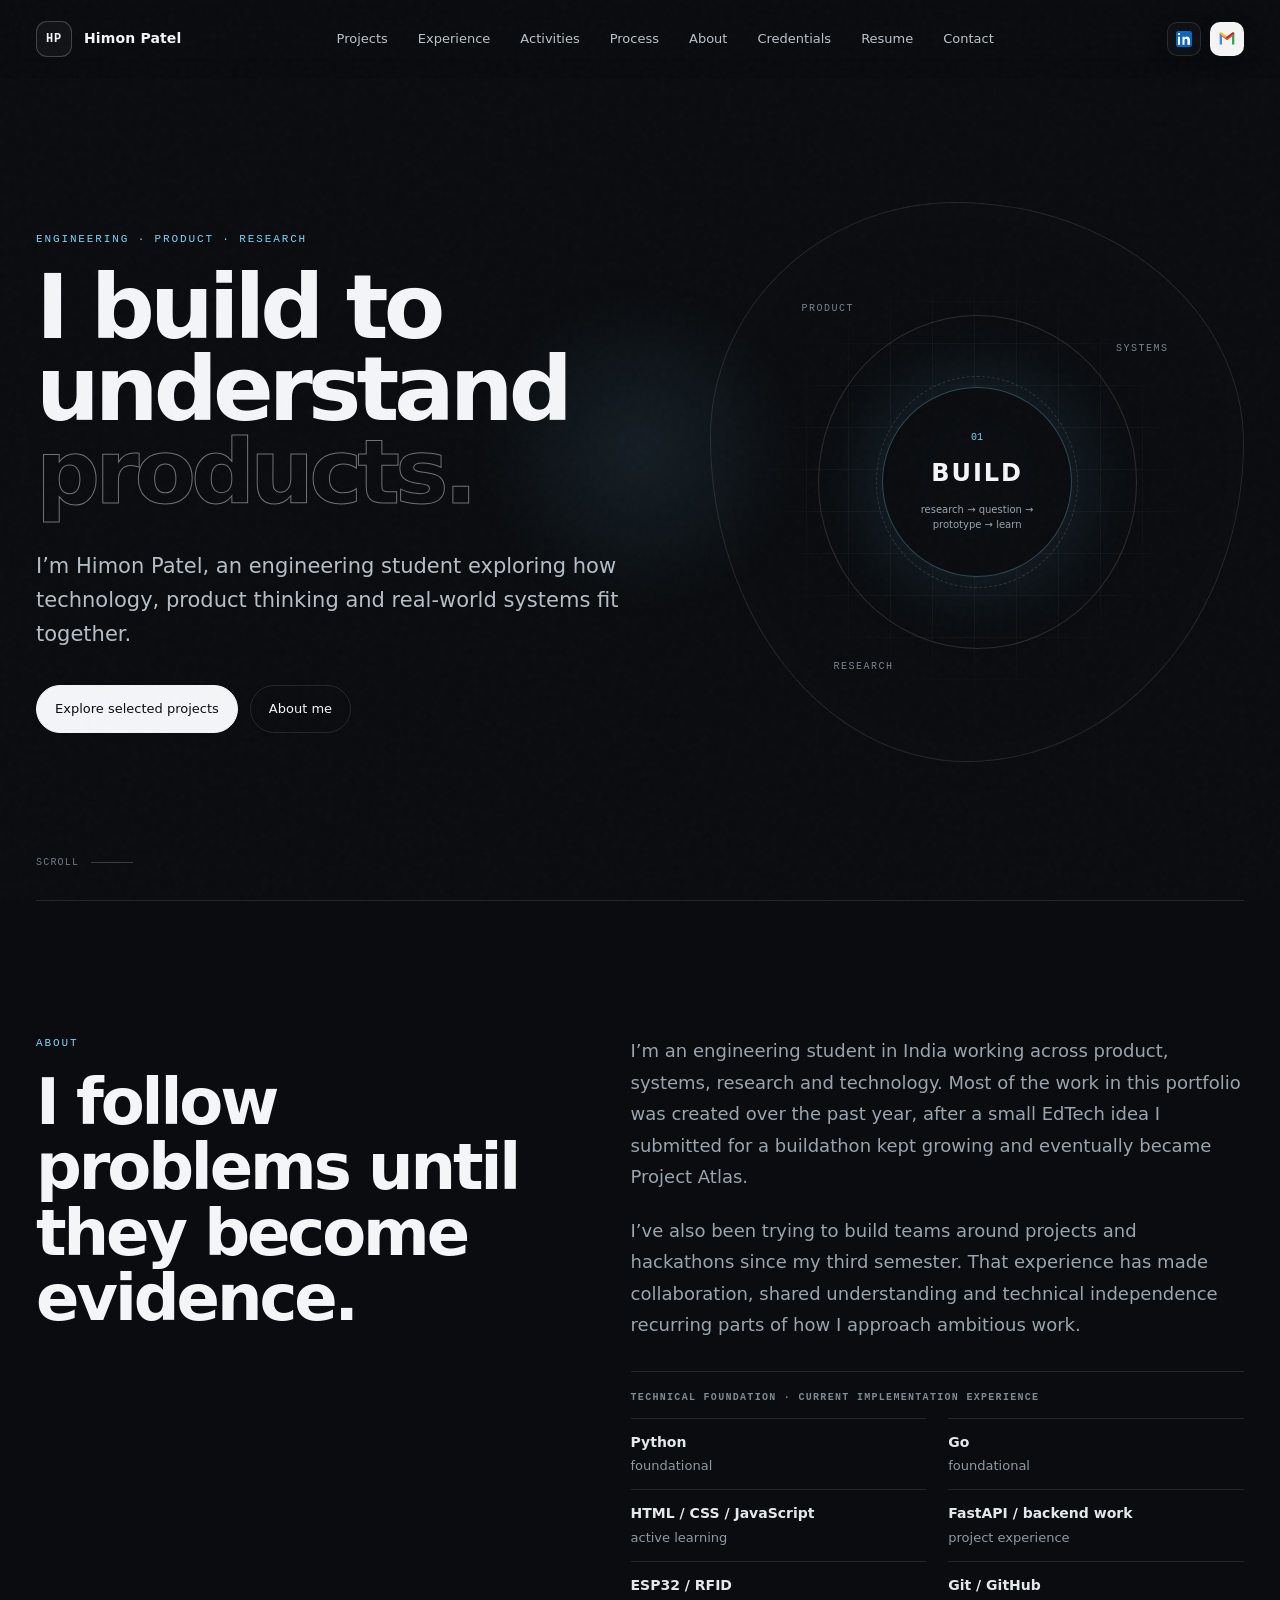
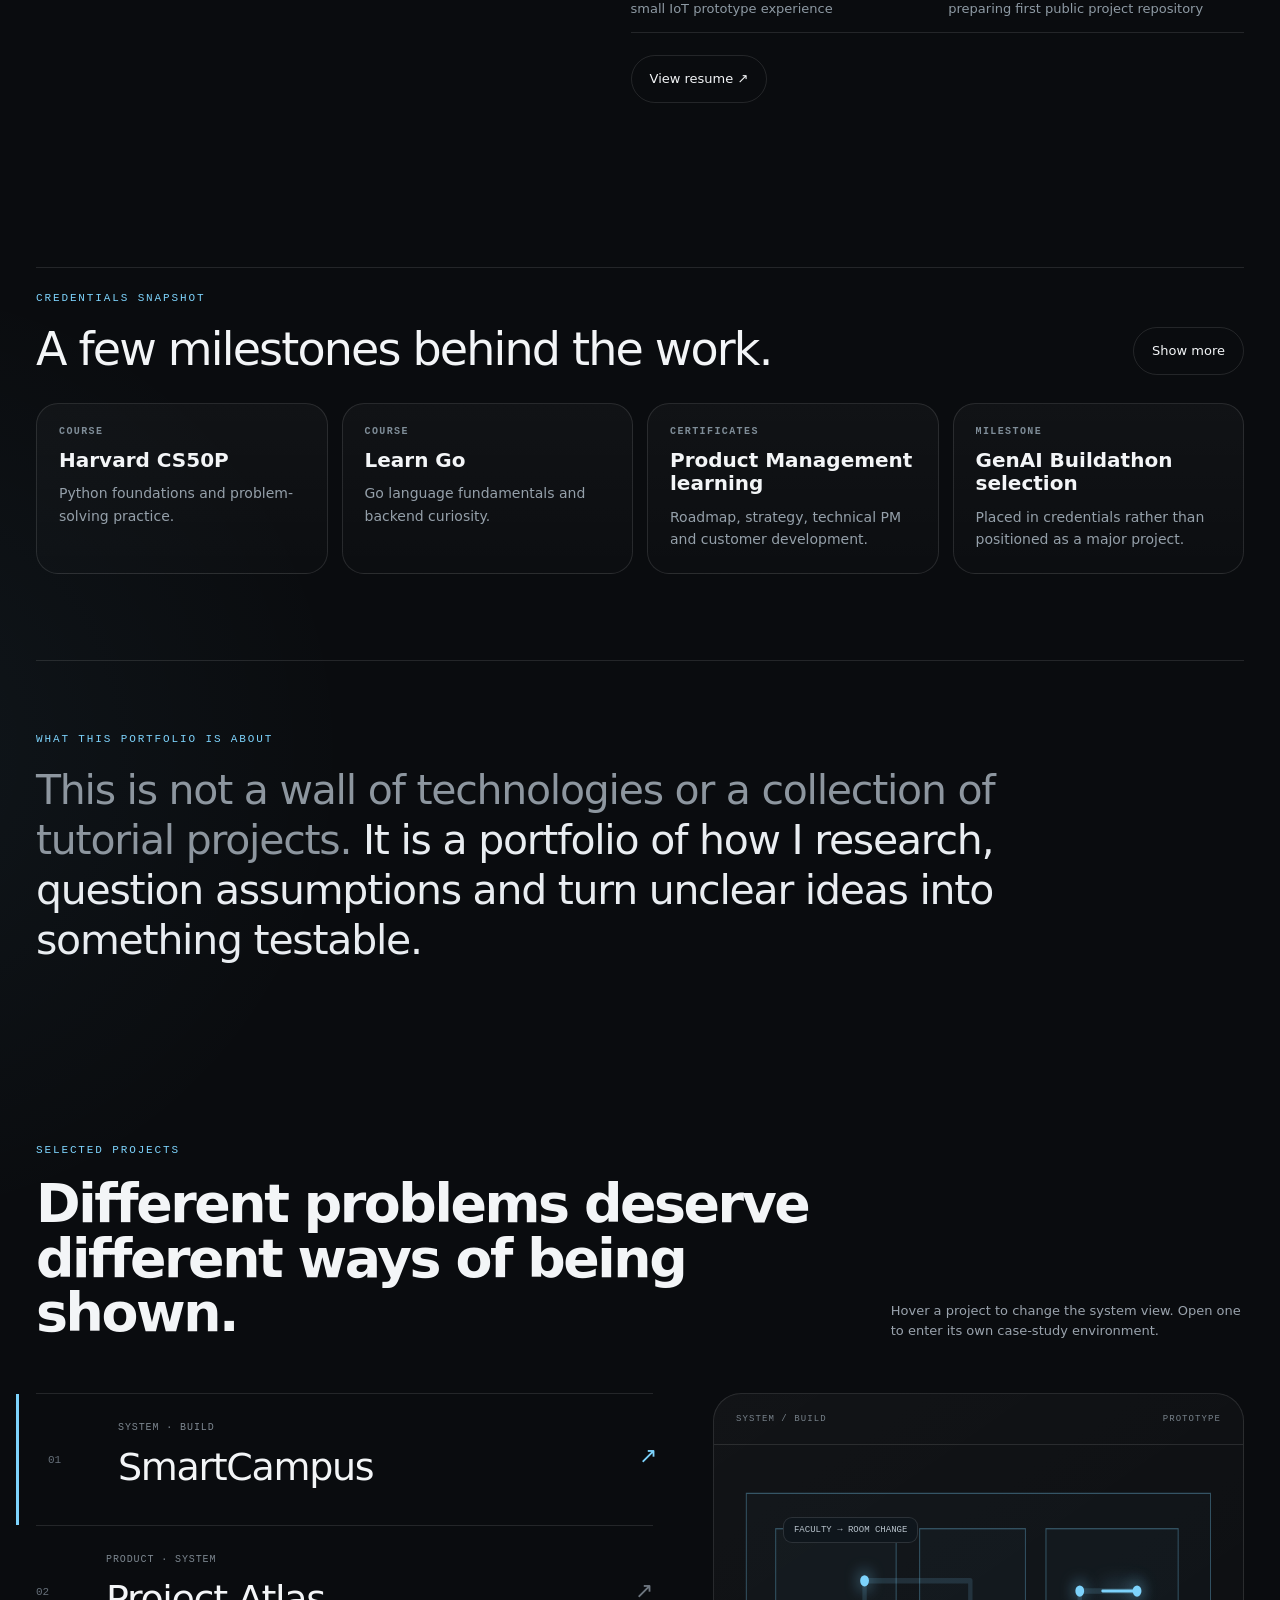
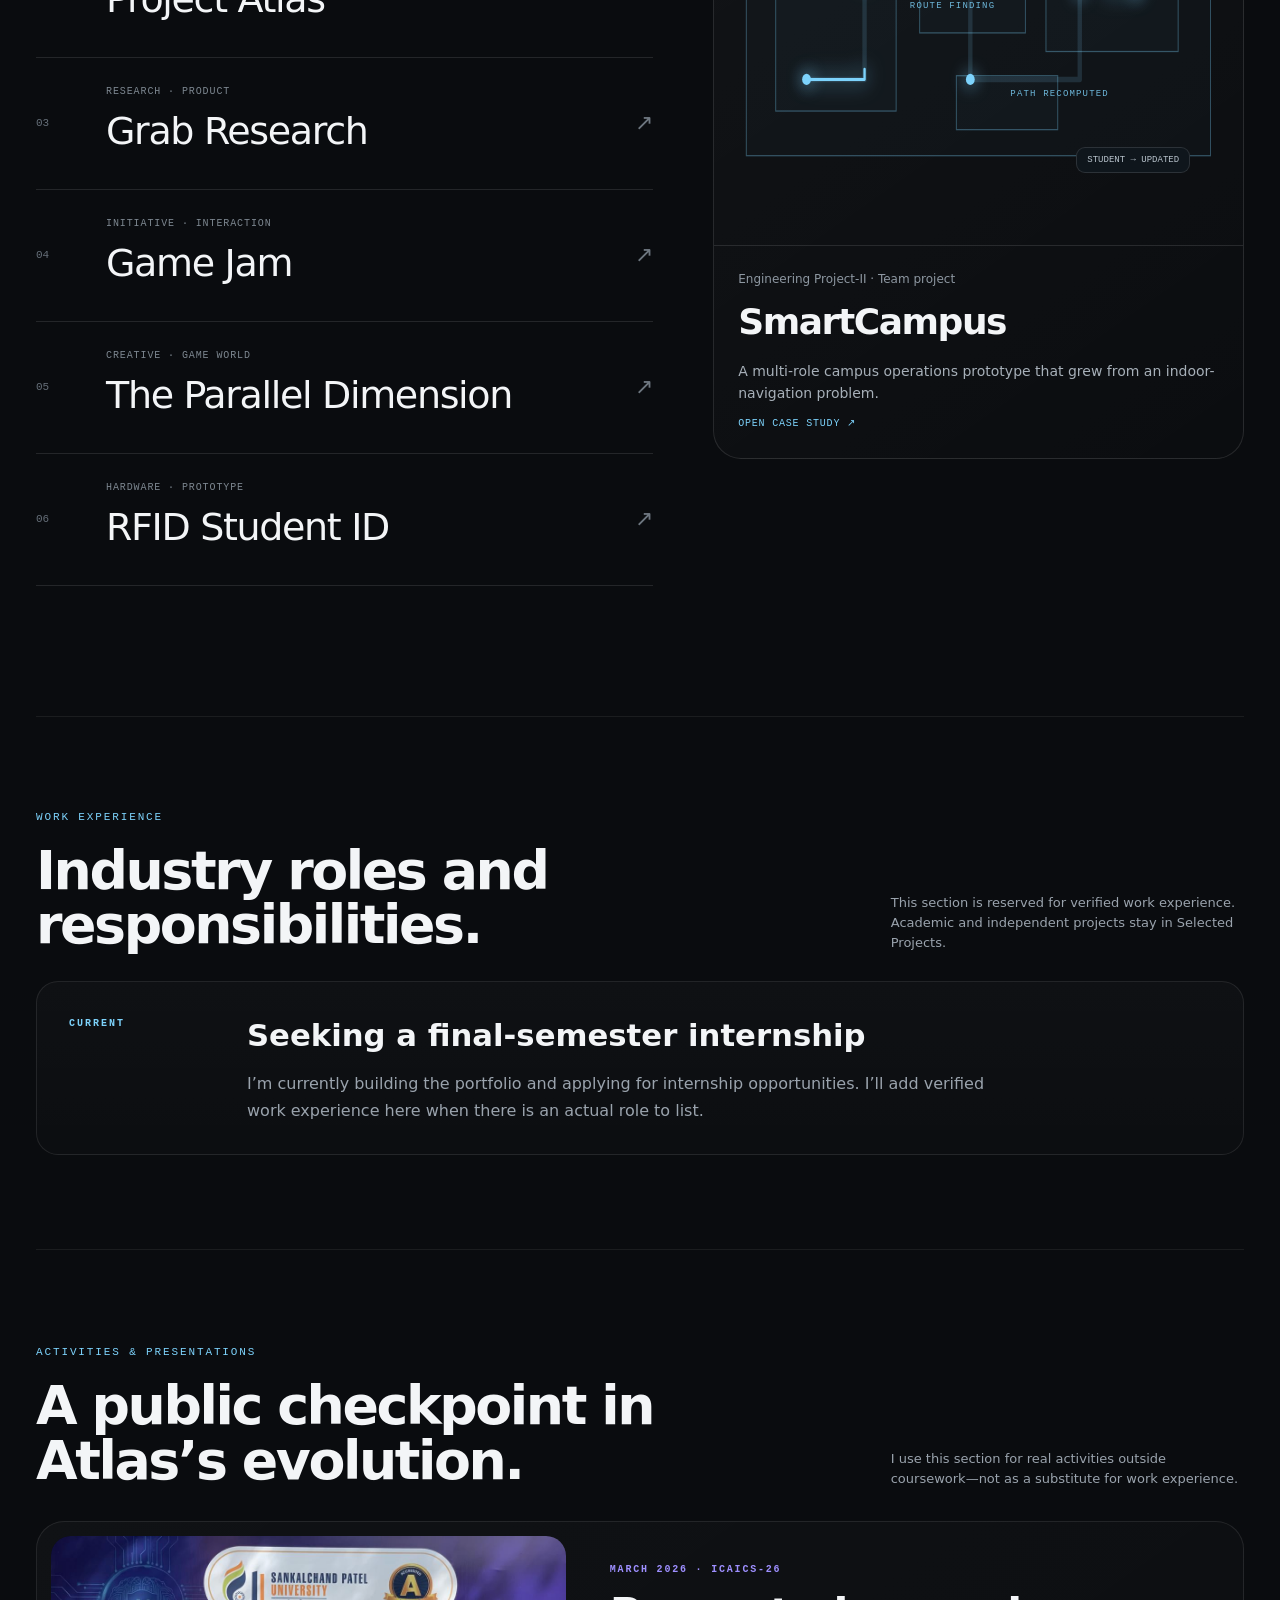
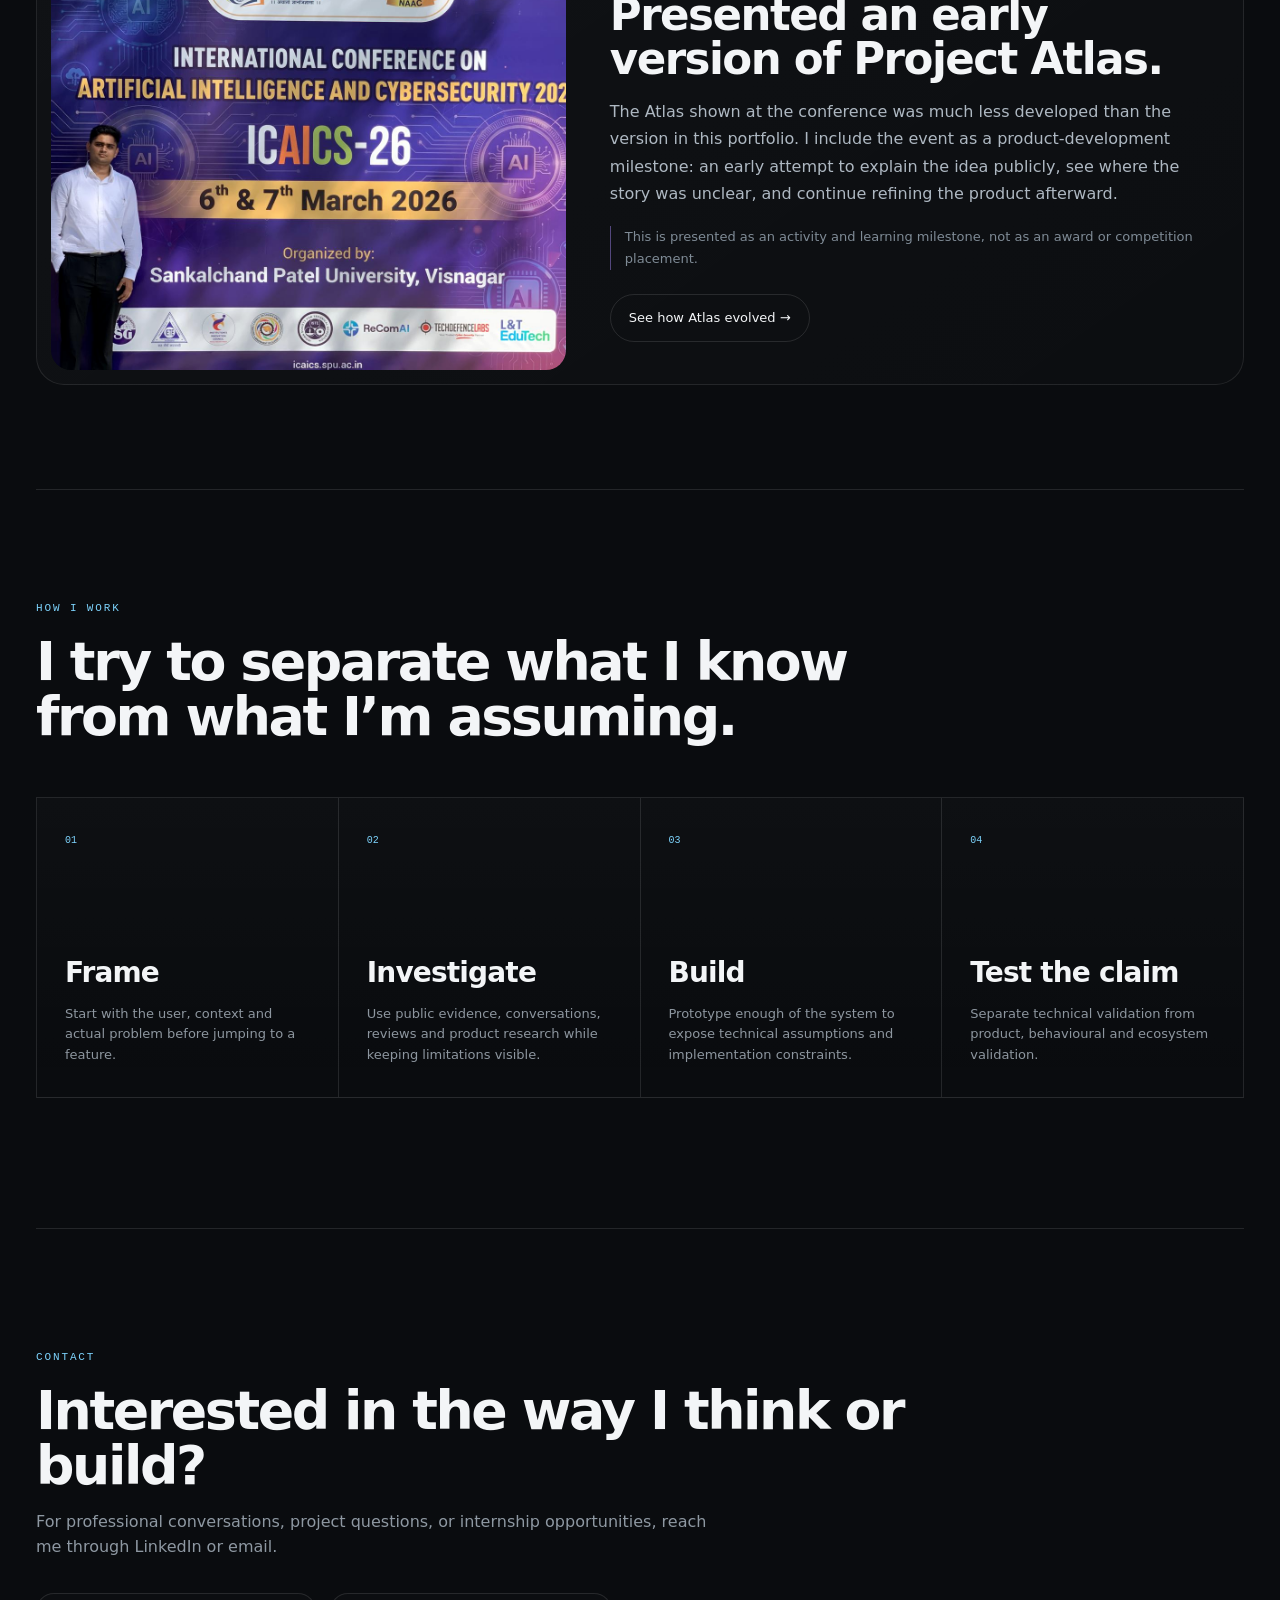
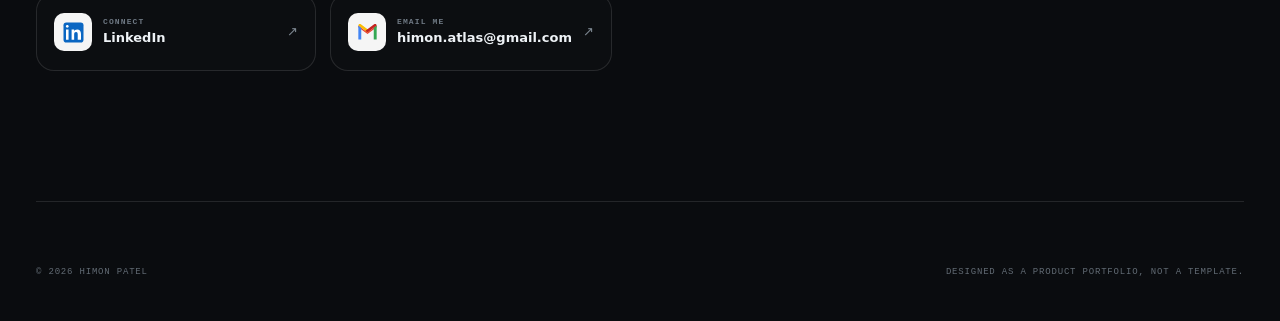
==== index.html @ 6cf24c40 "Initial portfolio release" ====
<!doctype html>
<html lang="en">
<head>
  <meta charset="utf-8" />
  <meta name="viewport" content="width=device-width,initial-scale=1" />
  <meta name="description" content="Himon Patel — engineering student working across product, systems, technology and research." />
  <title>Himon Patel — Portfolio</title>
  <link rel="icon" href="assets/favicon.svg" type="image/svg+xml" />
  <link rel="stylesheet" href="styles.css" />
</head>
<body class="home-page">
  <div class="noise" aria-hidden="true"></div>
  <div class="cursor-halo" aria-hidden="true"></div>
  <header class="site-header">
    <a class="brand" href="#top" aria-label="Himon Patel home">
      <span class="brand-mark">HP</span>
      <span class="brand-text">Himon Patel</span>
    </a>
    <nav class="main-nav" aria-label="Primary navigation">
      <a href="#projects">Projects</a>
      <a href="#experience">Experience</a>
      <a href="#activities">Activities</a>
      <a href="#process">Process</a>
      <a href="#about">About</a>
      <a href="about.html#credentials">Credentials</a>
      <a href="assets/Himon_Patel_Resume_Draft.pdf" target="_blank" rel="noopener">Resume</a>
      <a href="#contact">Contact</a>
    </nav>
    <div class="header-socials" id="header-socials" aria-label="Social links"></div>
    <button class="menu-button" type="button" aria-label="Toggle menu" aria-expanded="false"><span></span><span></span></button>
  </header>

  <main id="top">
    <section class="hero section-shell" aria-labelledby="hero-title">
      <div class="hero-copy reveal">
        <p class="eyebrow">Engineering · Product · Research</p>
        <h1 id="hero-title">I build to understand <span class="hero-word" data-words='["systems.","products.","people.","problems."]'>systems.</span></h1>
        <p class="hero-intro">I’m Himon Patel, an engineering student exploring how technology, product thinking and real-world systems fit together.</p>
        <div class="hero-actions">
          <a class="button button-primary" href="#projects">Explore selected projects</a>
          <a class="button button-ghost" href="#about">About me</a>
        </div>
      </div>

      <div class="hero-stage reveal" aria-hidden="true">
        <div class="stage-orbit orbit-one"></div><div class="stage-orbit orbit-two"></div><div class="stage-grid"></div>
        <div class="stage-core"><span class="stage-index">01</span><strong>BUILD</strong><small>research → question → prototype → learn</small></div>
        <span class="stage-label label-a">PRODUCT</span><span class="stage-label label-b">SYSTEMS</span><span class="stage-label label-c">RESEARCH</span>
      </div>
      <a class="scroll-cue" href="#projects" aria-label="Scroll to selected projects"><span>Scroll</span><i></i></a>
    </section>

    <section id="about" class="about section-shell">
      <div class="about-grid home-about-grid">
        <div class="reveal">
          <p class="section-kicker">About</p>
          <h2>I follow problems until they become evidence.</h2>
        </div>
        <div class="about-copy reveal home-about-copy">
          <p>I’m an engineering student in India working across product, systems, research and technology. Most of the work in this portfolio was created over the past year, after a small EdTech idea I submitted for a buildathon kept growing and eventually became Project Atlas.</p>
          <p>I’ve also been trying to build teams around projects and hackathons since my third semester. That experience has made collaboration, shared understanding and technical independence recurring parts of how I approach ambitious work.</p>

          <div class="technical-foundation-home">
            <span class="technical-foundation-title">Technical foundation · current implementation experience</span>
            <div class="technical-foundation-grid">
              <div><strong>Python</strong><span>foundational</span></div>
              <div><strong>Go</strong><span>foundational</span></div>
              <div><strong>HTML / CSS / JavaScript</strong><span>active learning</span></div>
              <div><strong>FastAPI / backend work</strong><span>project experience</span></div>
              <div><strong>ESP32 / RFID</strong><span>small IoT prototype experience</span></div>
              <div><strong>Git / GitHub</strong><span>preparing first public project repository</span></div>
            </div>
          </div>
          <div class="about-resume-action">
            <a class="button button-ghost" href="assets/Himon_Patel_Resume_Draft.pdf" target="_blank" rel="noopener">View resume ↗</a>
          </div>
        </div>
      </div>
    </section>

    <section class="credentials-home section-shell reveal" aria-labelledby="credentials-home-title">
      <div class="credentials-home-head">
        <div>
          <p class="section-kicker">Credentials snapshot</p>
          <h2 id="credentials-home-title">A few milestones behind the work.</h2>
        </div>
        <a class="button button-ghost" href="about.html#credentials">Show more</a>
      </div>
      <div class="credentials-home-grid">
        <article class="credential-mini-card"><span>Course</span><strong>Harvard CS50P</strong><p>Python foundations and problem-solving practice.</p></article>
        <article class="credential-mini-card"><span>Course</span><strong>Learn Go</strong><p>Go language fundamentals and backend curiosity.</p></article>
        <article class="credential-mini-card"><span>Certificates</span><strong>Product Management learning</strong><p>Roadmap, strategy, technical PM and customer development.</p></article>
        <article class="credential-mini-card"><span>Milestone</span><strong>GenAI Buildathon selection</strong><p>Placed in credentials rather than positioned as a major project.</p></article>
      </div>
    </section>

    <section class="manifesto section-shell reveal" aria-label="Portfolio introduction">
      <p class="section-kicker">What this portfolio is about</p>
      <p class="manifesto-line">This is not a wall of technologies or a collection of tutorial projects. <strong>It is a portfolio of how I research, question assumptions and turn unclear ideas into something testable.</strong></p>
    </section>

    <section id="projects" class="work section-shell">
      <div class="section-heading reveal">
        <div><p class="section-kicker">Selected projects</p><h2>Different problems deserve different ways of being shown.</h2></div>
        <p class="section-note">Hover a project to change the system view. Open one to enter its own case-study environment.</p>
      </div>

      <div class="work-layout">
        <div class="project-list" id="project-list" aria-label="Selected projects"></div>
        <a class="project-preview reveal" id="project-preview" href="smartcampus.html" aria-live="polite">
          <div class="preview-topline"><span id="preview-type">SYSTEM / BUILD</span><span id="preview-status">PROTOTYPE</span></div>
          <div class="preview-visual" id="preview-visual"></div>
          <div class="preview-copy"><p id="preview-meta">Engineering Project-II · Team project</p><h3 id="preview-title">SmartCampus</h3><p id="preview-description">A multi-role campus operations prototype that grew from an indoor-navigation problem.</p><span class="preview-open">Open case study ↗</span></div>
        </a>
      </div>
    </section>


    <section id="experience" class="experience section-shell reveal" aria-labelledby="experience-title">
      <div class="section-heading experience-heading">
        <div><p class="section-kicker">Work experience</p><h2 id="experience-title">Industry roles and responsibilities.</h2></div>
        <p class="section-note">This section is reserved for verified work experience. Academic and independent projects stay in Selected Projects.</p>
      </div>
      <div class="experience-empty">
        <span class="experience-marker">CURRENT</span>
        <div>
          <h3>Seeking a final-semester internship</h3>
          <p>I’m currently building the portfolio and applying for internship opportunities. I’ll add verified work experience here when there is an actual role to list.</p>
        </div>
      </div>
    </section>


    <section id="activities" class="activities section-shell reveal" aria-labelledby="activities-title">
      <div class="section-heading activities-heading">
        <div><p class="section-kicker">Activities & presentations</p><h2 id="activities-title">A public checkpoint in Atlas’s evolution.</h2></div>
        <p class="section-note">I use this section for real activities outside coursework—not as a substitute for work experience.</p>
      </div>
      <article class="activity-feature">
        <figure class="activity-image-wrap">
          <img src="assets/icaics-conference.png" alt="Himon Patel at the ICAICS-26 conference banner at Sankalchand Patel University" loading="lazy">
        </figure>
        <div class="activity-copy">
          <span class="activity-date">MARCH 2026 · ICAICS-26</span>
          <h3>Presented an early version of Project Atlas.</h3>
          <p>The Atlas shown at the conference was much less developed than the version in this portfolio. I include the event as a product-development milestone: an early attempt to explain the idea publicly, see where the story was unclear, and continue refining the product afterward.</p>
          <p class="activity-note">This is presented as an activity and learning milestone, not as an award or competition placement.</p>
          <a class="button button-ghost" href="atlas.html#early-presentation">See how Atlas evolved →</a>
        </div>
      </article>
    </section>

    <section id="process" class="process section-shell">
      <div class="section-heading reveal"><div><p class="section-kicker">How I work</p><h2>I try to separate what I know from what I’m assuming.</h2></div></div>
      <div class="process-grid">
        <article class="process-card reveal"><span>01</span><h3>Frame</h3><p>Start with the user, context and actual problem before jumping to a feature.</p></article>
        <article class="process-card reveal"><span>02</span><h3>Investigate</h3><p>Use public evidence, conversations, reviews and product research while keeping limitations visible.</p></article>
        <article class="process-card reveal"><span>03</span><h3>Build</h3><p>Prototype enough of the system to expose technical assumptions and implementation constraints.</p></article>
        <article class="process-card reveal"><span>04</span><h3>Test the claim</h3><p>Separate technical validation from product, behavioural and ecosystem validation.</p></article>
      </div>
    </section>

    <section id="contact" class="contact section-shell reveal">
      <p class="section-kicker">Contact</p><h2>Interested in the way I think or build?</h2>
      <p>For professional conversations, project questions, or internship opportunities, reach me through LinkedIn or email.</p>
      <div class="contact-links social-contact-links" id="contact-links"></div>
    </section>
  </main>

  <footer class="site-footer section-shell"><span>© <span id="year"></span> Himon Patel</span><span>Designed as a product portfolio, not a template.</span></footer>
  <script src="script.js"></script>
</body>
</html>
---- styles.css ----
:root {
  --bg: #0a0c0f;
  --bg-soft: #101318;
  --panel: rgba(18, 22, 28, 0.74);
  --panel-solid: #11151b;
  --text: #f3f5f7;
  --muted: #9aa3ad;
  --line: rgba(255, 255, 255, 0.11);
  --line-strong: rgba(255, 255, 255, 0.2);
  --accent: #7dd3fc;
  --accent-rgb: 125, 211, 252;
  --max: 1260px;
  --radius: 28px;
  --font: Inter, ui-sans-serif, system-ui, -apple-system, BlinkMacSystemFont, "Segoe UI", sans-serif;
  --mono: "SFMono-Regular", Consolas, "Liberation Mono", Menlo, monospace;
}

* { box-sizing: border-box; }
html { scroll-behavior: smooth; }
body {
  margin: 0;
  min-width: 320px;
  background:
    radial-gradient(circle at 80% -20%, rgba(91, 135, 255, 0.12), transparent 34rem),
    radial-gradient(circle at -10% 35%, rgba(125, 211, 252, 0.05), transparent 30rem),
    var(--bg);
  color: var(--text);
  font-family: var(--font);
  line-height: 1.55;
  overflow-x: hidden;
}

::selection { background: rgba(var(--accent-rgb), .28); }
a { color: inherit; text-decoration: none; }
button, input, textarea { font: inherit; }
button { color: inherit; }
code { font-family: var(--mono); font-size: .88em; color: var(--accent); }

.noise {
  position: fixed;
  inset: 0;
  pointer-events: none;
  z-index: 100;
  opacity: .035;
  background-image: url("data:image/svg+xml,%3Csvg viewBox='0 0 180 180' xmlns='http://www.w3.org/2000/svg'%3E%3Cfilter id='n'%3E%3CfeTurbulence type='fractalNoise' baseFrequency='.85' numOctaves='3' stitchTiles='stitch'/%3E%3C/filter%3E%3Crect width='100%25' height='100%25' filter='url(%23n)' opacity='.6'/%3E%3C/svg%3E");
}

.cursor-halo {
  position: fixed;
  width: 360px;
  height: 360px;
  left: -180px;
  top: -180px;
  z-index: -1;
  border-radius: 50%;
  pointer-events: none;
  background: radial-gradient(circle, rgba(var(--accent-rgb), .095), transparent 67%);
  transform: translate3d(var(--mx, 50vw), var(--my, 50vh), 0);
  transition: opacity .2s ease;
}

.section-shell {
  width: min(var(--max), calc(100% - 72px));
  margin-inline: auto;
}

.site-header {
  position: fixed;
  inset: 0 0 auto 0;
  z-index: 50;
  height: 78px;
  display: flex;
  align-items: center;
  justify-content: space-between;
  padding: 0 max(36px, calc((100vw - var(--max)) / 2));
  background: linear-gradient(to bottom, rgba(10,12,15,.9), rgba(10,12,15,.45), transparent);
  backdrop-filter: blur(12px);
}

.brand { display: flex; align-items: center; gap: 12px; font-weight: 650; }
.brand-mark {
  width: 36px; height: 36px; display: grid; place-items: center;
  border: 1px solid var(--line-strong); border-radius: 11px;
  font-family: var(--mono); font-size: 12px; letter-spacing: .06em;
  background: rgba(255,255,255,.035);
}
.brand-text { font-size: 14px; letter-spacing: .01em; }
.main-nav { display: flex; align-items: center; gap: 30px; font-size: 13px; color: #bcc3cb; }
.main-nav a { transition: color .2s ease, transform .2s ease; }
.main-nav a:hover { color: #fff; transform: translateY(-1px); }
.menu-button { display: none; border: 0; background: transparent; padding: 10px; }
.menu-button span { display: block; width: 22px; height: 1px; background: #fff; margin: 5px 0; }

.hero {
  min-height: 100svh;
  padding: 140px 0 76px;
  display: grid;
  grid-template-columns: 1.07fr .93fr;
  align-items: center;
  gap: 60px;
  position: relative;
}

.eyebrow, .section-kicker {
  margin: 0 0 18px;
  font-family: var(--mono);
  font-size: 11px;
  letter-spacing: .17em;
  text-transform: uppercase;
  color: var(--accent);
}

.hero h1 {
  margin: 0;
  max-width: 800px;
  font-size: clamp(54px, 7vw, 104px);
  line-height: .92;
  letter-spacing: -.055em;
  font-weight: 650;
}

.hero-word {
  display: block;
  color: transparent;
  -webkit-text-stroke: 1px rgba(255,255,255,.42);
  min-height: 1em;
}
.hero-word.switching { animation: wordSwitch .35s ease; }
@keyframes wordSwitch {
  0% { opacity: 1; transform: translateY(0); filter: blur(0); }
  45% { opacity: 0; transform: translateY(-12px); filter: blur(6px); }
  55% { opacity: 0; transform: translateY(12px); filter: blur(6px); }
  100% { opacity: 1; transform: translateY(0); filter: blur(0); }
}

.hero-intro {
  max-width: 640px;
  margin: 30px 0 0;
  font-size: clamp(17px, 2vw, 21px);
  line-height: 1.6;
  color: #b6bec7;
}
.hero-actions { display: flex; flex-wrap: wrap; gap: 12px; margin-top: 34px; }
.button {
  display: inline-flex; align-items: center; justify-content: center;
  min-height: 48px; padding: 0 18px; border-radius: 999px;
  font-size: 13px; border: 1px solid var(--line); transition: .22s ease;
}
.button-primary { background: #f3f5f7; color: #0b0d10; border-color: #f3f5f7; }
.button-primary:hover { transform: translateY(-2px); box-shadow: 0 12px 32px rgba(255,255,255,.1); }
.button-ghost:hover { border-color: var(--line-strong); background: rgba(255,255,255,.04); }

.hero-stage {
  min-height: 560px;
  position: relative;
  border: 1px solid var(--line);
  border-radius: 46% 54% 52% 48% / 42% 43% 57% 58%;
  overflow: hidden;
  background: radial-gradient(circle at center, rgba(var(--accent-rgb), .08), transparent 46%);
  box-shadow: inset 0 0 90px rgba(255,255,255,.02);
  animation: stageMorph 10s ease-in-out infinite alternate;
}
@keyframes stageMorph {
  to { border-radius: 54% 46% 44% 56% / 51% 57% 43% 49%; transform: translateY(-6px); }
}
.stage-grid {
  position: absolute; inset: 10%; opacity: .3;
  background-image: linear-gradient(var(--line) 1px, transparent 1px), linear-gradient(90deg, var(--line) 1px, transparent 1px);
  background-size: 42px 42px;
  mask-image: radial-gradient(circle, #000 0 48%, transparent 75%);
}
.stage-orbit { position: absolute; inset: 20%; border: 1px solid rgba(255,255,255,.13); border-radius: 50%; }
.orbit-one { animation: spin 18s linear infinite; }
.orbit-two { inset: 31%; border-style: dashed; animation: spin 11s linear infinite reverse; }
@keyframes spin { to { transform: rotate(360deg); } }
.stage-core {
  position: absolute; inset: 50% auto auto 50%; transform: translate(-50%, -50%);
  width: 190px; aspect-ratio: 1; border-radius: 50%; border: 1px solid rgba(var(--accent-rgb),.3);
  background: rgba(10,12,15,.82); backdrop-filter: blur(16px); display: flex; flex-direction: column;
  align-items: center; justify-content: center; text-align: center; box-shadow: 0 0 80px rgba(var(--accent-rgb),.08);
}
.stage-core .stage-index { font: 10px var(--mono); color: var(--accent); margin-bottom: 12px; }
.stage-core strong { font-size: 24px; letter-spacing: .08em; }
.stage-core small { width: 140px; margin-top: 9px; color: var(--muted); font-size: 10px; line-height: 1.5; }
.stage-label { position: absolute; font: 10px var(--mono); letter-spacing: .15em; color: #79828c; }
.label-a { top: 18%; left: 17%; }
.label-b { top: 25%; right: 14%; }
.label-c { bottom: 16%; left: 23%; }
.scroll-cue { position: absolute; bottom: 32px; left: 0; display: flex; align-items: center; gap: 12px; font: 10px var(--mono); letter-spacing: .12em; text-transform: uppercase; color: #707983; }
.scroll-cue i { display: block; width: 42px; height: 1px; background: var(--line-strong); position: relative; overflow: hidden; }
.scroll-cue i::after { content: ""; position: absolute; inset: 0; background: var(--accent); transform: translateX(-100%); animation: scan 2s ease-in-out infinite; }
@keyframes scan { 55%,100% { transform: translateX(100%); } }

.manifesto { padding: 80px 0 110px; border-top: 1px solid var(--line); }
.manifesto-line { margin: 0; max-width: 1080px; font-size: clamp(27px,4.2vw,58px); line-height: 1.15; letter-spacing: -.035em; color: #7f8790; }
.manifesto-line strong { color: #e9edf1; font-weight: 520; }

.work { padding: 80px 0 130px; }
.section-heading { display: flex; align-items: end; justify-content: space-between; gap: 50px; margin-bottom: 52px; }
.section-heading h2, .about h2, .contact h2 { margin: 0; max-width: 820px; font-size: clamp(35px,5vw,70px); line-height: 1.02; letter-spacing: -.045em; font-weight: 560; }
.section-note { width: min(360px, 100%); margin: 0; color: var(--muted); font-size: 13px; }
.work-layout { display: grid; grid-template-columns: minmax(0,1fr) minmax(360px,.86fr); gap: 60px; align-items: start; }
.project-list { border-top: 1px solid var(--line); }
.project-row {
  --project-accent: var(--accent);
  width: 100%; display: grid; grid-template-columns: 54px 1fr auto; gap: 16px; align-items: center;
  padding: 28px 0; border: 0; border-bottom: 1px solid var(--line); background: transparent; text-align: left;
  cursor: pointer; position: relative; transition: padding .25s ease;
}
.project-row::before { content: ""; position: absolute; inset: 0 auto 0 -20px; width: 3px; background: var(--project-accent); transform: scaleY(0); transition: transform .25s ease; transform-origin: bottom; }
.project-row:hover, .project-row.active { padding-left: 12px; }
.project-row:hover::before, .project-row.active::before { transform: scaleY(1); }
.project-number { font: 11px var(--mono); color: #666f79; }
.project-row p { margin: 0 0 5px; font: 10px var(--mono); letter-spacing: .09em; text-transform: uppercase; color: #7d8790; }
.project-row h3 { margin: 0; font-size: clamp(24px,3vw,38px); letter-spacing: -.035em; font-weight: 530; }
.project-arrow { font-size: 22px; color: #6e7780; transition: transform .25s ease, color .25s ease; }
.project-row:hover .project-arrow, .project-row.active .project-arrow { transform: translate(4px,-4px); color: var(--project-accent); }

.project-preview { position: sticky; top: 110px; min-height: 620px; border: 1px solid var(--line); border-radius: var(--radius); overflow: hidden; background: linear-gradient(145deg, rgba(255,255,255,.035), rgba(255,255,255,.008)); }
.preview-topline { display: flex; justify-content: space-between; padding: 20px 22px; font: 9px var(--mono); letter-spacing: .12em; color: #77818a; border-bottom: 1px solid var(--line); }
.preview-visual { height: 400px; position: relative; overflow: hidden; transition: background .35s ease; }
.preview-copy { padding: 24px; border-top: 1px solid var(--line); }
.preview-copy p { margin: 0; color: #8e98a2; font-size: 12px; }
.preview-copy h3 { margin: 5px 0 10px; font-size: 36px; letter-spacing: -.04em; }
#preview-description { font-size: 14px; line-height: 1.6; color: #a7b0b9; }

/* Preview visual families */
.visual-campus { background: radial-gradient(circle at 65% 35%, rgba(96,217,255,.16), transparent 36%), #0d1217; }
.visual-campus .campus-plan { position:absolute; inset: 55px 46px; border:1px solid rgba(114,220,255,.3); }
.visual-campus .campus-plan::before, .visual-campus .campus-plan::after { content:""; position:absolute; border:1px solid rgba(114,220,255,.26); }
.visual-campus .campus-plan::before { inset: 26px 45% 26px 28px; }
.visual-campus .campus-plan::after { inset: 26px 28px 26px 58%; }
.visual-campus .route { position:absolute; left:22%; top:51%; width:57%; height:2px; background:linear-gradient(90deg,transparent,#7dd3fc,#7dd3fc,transparent); box-shadow:0 0 16px #7dd3fc; transform:rotate(-8deg); }
.visual-campus .route::after { content:""; position:absolute; right:16%; top:-4px; width:10px; height:10px; border-radius:50%; background:#7dd3fc; box-shadow:0 0 20px #7dd3fc; }
.visual-campus .chip { position:absolute; padding:7px 9px; border:1px solid rgba(255,255,255,.12); background:#10171d; border-radius:7px; font:9px var(--mono); color:#b8c3cc; }
.visual-campus .chip-a { left:14%; top:22%; } .visual-campus .chip-b { right:10%; bottom:18%; }

.visual-atlas { background: radial-gradient(circle at center, rgba(132,99,255,.17), transparent 42%), #100d16; }
.visual-atlas .network { position:absolute; inset:0; }
.visual-atlas .node { position:absolute; width:12px; height:12px; border-radius:50%; background:#aa92ff; box-shadow:0 0 24px rgba(170,146,255,.8); }
.visual-atlas .node::after { content:attr(data-label); position:absolute; white-space:nowrap; top:18px; left:50%; transform:translateX(-50%); font:8px var(--mono); color:#9187a5; }
.visual-atlas .n1{left:48%;top:19%}.visual-atlas .n2{left:22%;top:46%}.visual-atlas .n3{right:21%;top:43%}.visual-atlas .n4{left:34%;bottom:20%}.visual-atlas .n5{right:31%;bottom:16%}
.visual-atlas svg { position:absolute; inset:0; width:100%; height:100%; opacity:.45; }

.visual-grab { background: radial-gradient(circle at 25% 70%, rgba(60,222,148,.12), transparent 35%), #0b120f; }
.visual-grab .stat-cloud { position:absolute; inset:46px; display:grid; grid-template-columns:1fr 1fr; gap:12px; }
.visual-grab .stat { border:1px solid rgba(76,224,150,.16); border-radius:16px; padding:18px; background:rgba(13,23,18,.62); display:flex; flex-direction:column; justify-content:end; }
.visual-grab .stat strong { font-size:34px; letter-spacing:-.04em; color:#eafdf3; }
.visual-grab .stat small { color:#7f9b8d; font:9px var(--mono); text-transform:uppercase; letter-spacing:.1em; }
.visual-grab .stat:nth-child(1){grid-row:span 2}.visual-grab .stat:nth-child(1) strong{font-size:72px;color:#5be39d}

.visual-jam { background: radial-gradient(circle at center, rgba(255,182,72,.14), transparent 40%), #151007; }
.visual-jam .arena { position:absolute; inset:52px; border:1px solid rgba(255,186,74,.22); border-radius:50%; }
.visual-jam .arena::before { content:""; position:absolute; inset:18%; border:1px dashed rgba(255,186,74,.23); border-radius:50%; animation:spin 15s linear infinite; }
.visual-jam .challenge { position:absolute; left:50%; top:50%; transform:translate(-50%,-50%); width:145px; aspect-ratio:1; display:grid; place-items:center; border-radius:24px; background:#1c1409; border:1px solid rgba(255,186,74,.26); font:11px var(--mono); letter-spacing:.08em; color:#f8c975; }
.visual-jam .token { position:absolute; width:12px;height:12px;border-radius:50%;background:#ffbc4b;box-shadow:0 0 18px #ffbc4b; }
.visual-jam .t1{left:20%;top:50%}.visual-jam .t2{right:18%;top:30%}.visual-jam .t3{left:48%;bottom:12%}

.process { padding: 110px 0 130px; border-top: 1px solid var(--line); }
.process-grid { display:grid; grid-template-columns:repeat(4,1fr); border-top:1px solid var(--line); border-left:1px solid var(--line); }
.process-card { min-height:300px; padding:28px; border-right:1px solid var(--line); border-bottom:1px solid var(--line); background:linear-gradient(180deg,rgba(255,255,255,.018),transparent); }
.process-card > span { font:10px var(--mono); color:var(--accent); }
.process-card h3 { margin:100px 0 10px; font-size:28px; letter-spacing:-.03em; }
.process-card p { margin:0; color:#8d969f; font-size:13px; }

.explorations { padding: 90px 0 130px; }
.exploration-card { width:100%; min-height:280px; display:grid; grid-template-columns:90px 1fr 300px auto; align-items:center; gap:32px; padding:36px; border:1px solid var(--line); border-radius:var(--radius); background:linear-gradient(120deg,#131018,#0c0d10); text-align:left; cursor:pointer; overflow:hidden; position:relative; transition:border-color .25s ease,transform .25s ease; }
.exploration-card:hover { border-color:rgba(224,119,255,.35); transform:translateY(-4px); }
.exploration-index { font:11px var(--mono); color:#746f79; }
.exploration-copy p { margin:0 0 8px; font:10px var(--mono); text-transform:uppercase; letter-spacing:.12em; color:#9c75a7; }
.exploration-copy h3 { margin:0 0 12px; font-size:clamp(34px,5vw,65px); letter-spacing:-.045em; font-weight:540; }
.exploration-copy span { color:#928f98; font-size:13px; }
.exploration-signal { position:relative; height:150px; display:flex; align-items:center; justify-content:center; gap:8px; }
.exploration-signal::before { content:""; position:absolute; width:140px; height:140px; border-radius:50%; border:1px solid rgba(218,120,255,.16); box-shadow:0 0 80px rgba(218,120,255,.08); }
.exploration-signal i { display:block; width:2px; height:40px; background:#c27ae3; box-shadow:0 0 12px #c27ae3; animation:pulseSignal 1.7s ease-in-out infinite alternate; }
.exploration-signal i:nth-child(2){animation-delay:.2s;height:80px}.exploration-signal i:nth-child(3){animation-delay:.4s;height:110px}.exploration-signal i:nth-child(4){animation-delay:.6s;height:60px}
@keyframes pulseSignal { to{transform:scaleY(.4);opacity:.35} }
.exploration-open { font:10px var(--mono); text-transform:uppercase; letter-spacing:.08em; color:#af86bd; }

.about { padding: 120px 0 140px; border-top: 1px solid var(--line); }
.about-grid { display:grid; grid-template-columns:.95fr 1.05fr; gap:100px; }
.about-copy > p { margin:0 0 22px; font-size:18px; color:#a9b2bb; line-height:1.7; }
.capabilities { margin-top:52px; border-top:1px solid var(--line); }
.capabilities > div { padding:17px 0; display:grid; grid-template-columns:160px 1fr; border-bottom:1px solid var(--line); gap:20px; }
.capability-label { font:9px var(--mono); text-transform:uppercase; letter-spacing:.12em; color:#727c85; }
.capabilities p { margin:0; color:#c1c7cd; font-size:13px; }

.contact { padding: 120px 0 130px; border-top:1px solid var(--line); }
.contact h2 { max-width:900px; }
.contact > p:not(.section-kicker) { max-width:680px; color:#8e98a2; }
.contact-links { display:flex; flex-wrap:wrap; gap:10px; margin-top:34px; }
.contact-link { min-width:150px; padding:17px 18px; border:1px solid var(--line); border-radius:14px; display:flex; justify-content:space-between; align-items:center; font-size:13px; transition:.2s ease; }
.contact-link:hover { background:rgba(255,255,255,.035); border-color:var(--line-strong); transform:translateY(-2px); }
.contact-link.disabled { color:#69727b; pointer-events:none; }
.site-footer { min-height:120px; padding:30px 0 44px; border-top:1px solid var(--line); display:flex; justify-content:space-between; align-items:end; color:#626b74; font:9px var(--mono); text-transform:uppercase; letter-spacing:.09em; }

/* Overlay */
.project-overlay { position:fixed; inset:0; z-index:90; pointer-events:none; opacity:0; transition:opacity .28s ease; }
.project-overlay.open { pointer-events:auto; opacity:1; }
.overlay-backdrop { position:absolute; inset:0; background:rgba(2,3,5,.76); backdrop-filter:blur(12px); }
.overlay-panel { --case-accent:var(--accent); position:absolute; inset:28px; margin:0; border:1px solid var(--line-strong); border-radius:30px; background:#0c0f13; overflow:auto; transform:translateY(20px) scale(.985); transition:transform .3s cubic-bezier(.2,.8,.2,1); box-shadow:0 40px 100px rgba(0,0,0,.5); }
.project-overlay.open .overlay-panel { transform:translateY(0) scale(1); }
.overlay-bar { position:sticky; top:0; z-index:5; height:64px; display:flex; align-items:center; justify-content:space-between; padding:0 28px; border-bottom:1px solid var(--line); background:rgba(12,15,19,.88); backdrop-filter:blur(16px); }
.overlay-id { font:10px var(--mono); letter-spacing:.12em; color:var(--case-accent); }
.overlay-close { border:1px solid var(--line); background:transparent; border-radius:999px; padding:9px 13px; cursor:pointer; font-size:11px; color:#adb5bd; }
.case-shell { width:min(1120px,calc(100% - 64px)); margin:0 auto; padding:70px 0 100px; }
.case-hero { display:grid; grid-template-columns:1.15fr .85fr; gap:70px; min-height:480px; align-items:center; border-bottom:1px solid var(--line); padding-bottom:70px; }
.case-meta { font:10px var(--mono); text-transform:uppercase; letter-spacing:.14em; color:var(--case-accent); }
.case-hero h2 { margin:14px 0 22px; font-size:clamp(50px,8vw,104px); line-height:.91; letter-spacing:-.06em; font-weight:600; }
.case-hero p { max-width:680px; margin:0; font-size:18px; line-height:1.7; color:#a7b0b9; }
.case-tags { display:flex; flex-wrap:wrap; gap:8px; margin-top:26px; }
.case-tag { border:1px solid var(--line); border-radius:999px; padding:8px 10px; font:9px var(--mono); text-transform:uppercase; letter-spacing:.08em; color:#9da6af; }
.case-side { border:1px solid var(--line); border-radius:24px; padding:24px; background:rgba(255,255,255,.02); }
.case-side-item { padding:15px 0; border-bottom:1px solid var(--line); }
.case-side-item:last-child{border-bottom:0}.case-side-item span{display:block;font:9px var(--mono);color:#6f7881;text-transform:uppercase;letter-spacing:.1em;margin-bottom:6px}.case-side-item strong{font-size:14px;font-weight:500;color:#c7cdd3}
.case-section { padding:70px 0; border-bottom:1px solid var(--line); display:grid; grid-template-columns:260px 1fr; gap:80px; }
.case-section:last-child{border-bottom:0}.case-section h3{margin:0;font-size:28px;letter-spacing:-.035em;font-weight:530}.case-section .case-body{color:#a4adb6}.case-section .case-body > p:first-child{margin-top:0}.case-section p{line-height:1.8}.case-callout{margin:28px 0;padding:24px;border:1px solid rgba(var(--case-rgb,125,211,252),.22);border-radius:20px;background:rgba(var(--case-rgb,125,211,252),.035)}
.case-grid { display:grid; grid-template-columns:repeat(3,1fr); gap:12px; margin-top:30px; }
.case-tile { min-height:160px; border:1px solid var(--line); border-radius:18px; padding:20px; background:rgba(255,255,255,.018); }
.case-tile span { font:9px var(--mono); color:var(--case-accent); }
.case-tile h4 { margin:42px 0 8px; font-size:18px; }
.case-tile p { margin:0; font-size:12px; color:#858e97; line-height:1.55; }

/* SmartCampus interaction */
.system-demo { margin-top:24px; border:1px solid var(--line); border-radius:22px; overflow:hidden; }
.system-controls { display:flex; flex-wrap:wrap; gap:8px; padding:14px; border-bottom:1px solid var(--line); }
.system-control { border:1px solid var(--line); background:transparent; color:#9ba4ad; padding:10px 12px; border-radius:10px; cursor:pointer; font:10px var(--mono); }
.system-control.active { color:#e8fbff; border-color:rgba(125,211,252,.36); background:rgba(125,211,252,.07); }
.system-flow { padding:40px 20px; display:grid; grid-template-columns:repeat(5,1fr); gap:14px; align-items:center; }
.flow-node { min-height:105px; border:1px solid var(--line); border-radius:14px; padding:14px; display:flex; flex-direction:column; justify-content:center; position:relative; transition:.25s ease; }
.flow-node:not(:last-child)::after { content:"→"; position:absolute; right:-17px; top:50%; transform:translateY(-50%); color:#3c4650; }
.flow-node span{font:9px var(--mono);color:#6f7982}.flow-node strong{margin-top:6px;font-size:12px}.flow-node.active{border-color:rgba(125,211,252,.4);background:rgba(125,211,252,.06);box-shadow:0 0 30px rgba(125,211,252,.05)}

/* Atlas interaction */
.atlas-map { position:relative; min-height:430px; margin-top:24px; border:1px solid var(--line); border-radius:22px; background:radial-gradient(circle,rgba(151,116,255,.07),transparent 50%); overflow:hidden; }
.atlas-map svg{position:absolute;inset:0;width:100%;height:100%;opacity:.22}.atlas-node{position:absolute;transform:translate(-50%,-50%);border:1px solid rgba(175,145,255,.27);background:#13101a;border-radius:999px;padding:11px 13px;color:#c7b7ff;font:10px var(--mono);cursor:pointer;transition:.2s ease}.atlas-node:hover,.atlas-node.active{background:rgba(154,118,255,.12);box-shadow:0 0 26px rgba(154,118,255,.1);transform:translate(-50%,-50%) scale(1.05)}.atlas-note{position:absolute;left:24px;right:24px;bottom:22px;padding:17px 18px;border:1px solid var(--line);border-radius:14px;background:rgba(10,8,14,.83);font-size:12px;color:#9f98ab;backdrop-filter:blur(12px)}

/* Grab interaction */
.research-tabs { margin-top:26px; border:1px solid var(--line); border-radius:22px; overflow:hidden; }
.research-tab-buttons { display:flex; overflow:auto; border-bottom:1px solid var(--line); }
.research-tab { flex:0 0 auto; border:0; border-right:1px solid var(--line); background:transparent; color:#78837c; padding:15px 18px; font:9px var(--mono); letter-spacing:.08em; text-transform:uppercase; cursor:pointer; }
.research-tab.active { color:#7cf1b4; background:rgba(84,231,154,.055); }
.research-panel { padding:26px; min-height:180px; color:#a3ada7; }
.research-panel strong { display:block; font-size:24px; color:#dff8ea; margin-bottom:9px; }
.research-panel p { margin:0; }

/* Game jam interaction */
.learn-demo { margin-top:26px; border:1px solid var(--line); border-radius:22px; padding:24px; background:rgba(255,183,72,.025); }
.learn-demo h4 { margin:0 0 6px; font-size:22px; }
.learn-demo > p { margin:0 0 20px; color:#969087; }
.learn-options { display:grid; grid-template-columns:repeat(3,1fr); gap:10px; }
.learn-option { min-height:105px; border:1px solid var(--line); background:transparent; border-radius:15px; cursor:pointer; padding:14px; text-align:left; transition:.2s ease; color:#c2b7a5; }
.learn-option:hover { border-color:rgba(255,190,82,.32); transform:translateY(-2px); }
.learn-option strong { display:block; color:#ffcd7b; margin-bottom:7px; }
.learn-result { margin-top:12px; min-height:80px; border-radius:15px; padding:18px; background:#11100d; color:#a99f8f; border:1px solid rgba(255,255,255,.07); }

/* Parallel Dimension */
.dimension-shell { --case-accent:#d68cff; --case-rgb:214,140,255; min-height:calc(100vh - 64px); background:radial-gradient(circle at 75% 10%,rgba(196,113,255,.12),transparent 32%),linear-gradient(140deg,#0c0910,#0b0d11 62%); }
.dimension-terminal { border:1px solid rgba(214,140,255,.19); border-radius:24px; overflow:hidden; background:rgba(12,9,16,.7); box-shadow:0 0 90px rgba(196,113,255,.05); }
.terminal-head { display:flex; justify-content:space-between; padding:14px 18px; border-bottom:1px solid var(--line); font:9px var(--mono); text-transform:uppercase; letter-spacing:.11em; color:#8b7196; }
.terminal-body { display:grid; grid-template-columns:220px 1fr; min-height:410px; }
.archive-nav { padding:14px; border-right:1px solid var(--line); }
.archive-button { width:100%; text-align:left; border:0; background:transparent; border-radius:10px; color:#716779; padding:12px; cursor:pointer; font:10px var(--mono); text-transform:uppercase; letter-spacing:.08em; }
.archive-button.active { color:#e4c4f2; background:rgba(214,140,255,.07); }
.archive-content { padding:34px; position:relative; overflow:hidden; }
.archive-content::before { content:""; position:absolute; width:300px;height:300px;border:1px solid rgba(214,140,255,.09);border-radius:50%;right:-120px;top:-120px;box-shadow:0 0 80px rgba(214,140,255,.04); }
.archive-content .archive-code{font:9px var(--mono);color:#886e94;text-transform:uppercase;letter-spacing:.12em}.archive-content h4{margin:18px 0 14px;font-size:42px;letter-spacing:-.04em}.archive-content p{max-width:620px;color:#aaa1ad;line-height:1.8}

.reveal { opacity:0; transform:translateY(18px); transition:opacity .7s ease, transform .7s ease; }
.reveal.visible { opacity:1; transform:translateY(0); }
body.overlay-open { overflow:hidden; }

@media (max-width: 980px) {
  .section-shell { width:min(var(--max),calc(100% - 40px)); }
  .hero { grid-template-columns:1fr; padding-top:130px; }
  .hero-stage { min-height:440px; }
  .scroll-cue { display:none; }
  .work-layout { grid-template-columns:1fr; }
  .project-preview { position:relative; top:0; min-height:auto; }
  .preview-visual { height:360px; }
  .process-grid { grid-template-columns:1fr 1fr; }
  .about-grid { grid-template-columns:1fr; gap:45px; }
  .exploration-card { grid-template-columns:70px 1fr 180px; }
  .exploration-open { display:none; }
  .case-hero { grid-template-columns:1fr; gap:40px; }
  .case-section { grid-template-columns:1fr; gap:24px; }
  .case-grid { grid-template-columns:1fr 1fr; }
  .system-flow { grid-template-columns:1fr; }
  .flow-node:not(:last-child)::after { content:"↓"; right:auto; top:auto; bottom:-20px; left:50%; transform:translateX(-50%); }
}

@media (max-width: 700px) {
  .site-header { height:66px; padding:0 20px; background:rgba(10,12,15,.82); }
  .brand-text { display:none; }
  .main-nav { position:absolute; top:66px; right:16px; width:180px; padding:10px; border:1px solid var(--line); border-radius:15px; background:#101318; flex-direction:column; align-items:stretch; gap:0; opacity:0; transform:translateY(-8px); pointer-events:none; transition:.2s ease; }
  .main-nav.open { opacity:1; transform:translateY(0); pointer-events:auto; }
  .main-nav a { padding:11px 12px; }
  .menu-button { display:block; }
  .section-shell { width:calc(100% - 28px); }
  .hero { min-height:auto; padding:112px 0 90px; gap:44px; }
  .hero h1 { font-size:clamp(47px,15vw,72px); }
  .hero-stage { min-height:330px; border-radius:32px; }
  .stage-core { width:150px; }
  .stage-label { display:none; }
  .manifesto { padding:70px 0 85px; }
  .work,.process,.explorations,.about,.contact { padding-block:80px; }
  .section-heading { display:block; margin-bottom:35px; }
  .section-note { margin-top:18px; }
  .project-row { grid-template-columns:42px 1fr auto; padding:22px 0; }
  .project-preview { border-radius:20px; }
  .preview-visual { height:300px; }
  .process-grid { grid-template-columns:1fr; }
  .process-card { min-height:220px; }
  .process-card h3 { margin-top:58px; }
  .exploration-card { grid-template-columns:1fr; min-height:auto; padding:25px; }
  .exploration-index { order:0; }
  .exploration-signal { height:120px; }
  .capabilities > div { grid-template-columns:1fr; gap:8px; }
  .site-footer { flex-direction:column; align-items:flex-start; justify-content:end; gap:9px; }
  .overlay-panel { inset:8px; border-radius:22px; }
  .overlay-bar { height:58px; padding:0 18px; }
  .case-shell { width:calc(100% - 32px); padding:48px 0 70px; }
  .case-hero { min-height:auto; padding-bottom:48px; }
  .case-hero h2 { font-size:clamp(48px,16vw,78px); }
  .case-grid { grid-template-columns:1fr; }
  .learn-options { grid-template-columns:1fr; }
  .terminal-body { grid-template-columns:1fr; }
  .archive-nav { display:flex; overflow:auto; border-right:0; border-bottom:1px solid var(--line); }
  .archive-button { width:auto; flex:0 0 auto; }
  .archive-content { padding:25px; min-height:330px; }
}

@media (prefers-reduced-motion: reduce) {
  *,*::before,*::after { animation-duration:.001ms !important; animation-iteration-count:1 !important; scroll-behavior:auto !important; transition-duration:.001ms !important; }
}


/* shared project pages */
.project-page{min-height:100vh;background:#080b0f}.project-header{position:sticky;top:0;z-index:70;display:flex;align-items:center;justify-content:space-between;padding:16px max(24px,calc((100vw - var(--max))/2));backdrop-filter:blur(16px);background:rgba(7,10,14,.7);border-bottom:1px solid var(--line)}.project-header nav{display:flex;gap:20px;font-size:13px;color:#9ba7b3}.project-header nav a:hover{color:#fff}.project-hero{min-height:760px;position:relative;overflow:hidden;display:flex;align-items:center;border-bottom:1px solid var(--line)}.project-hero-inner{width:min(var(--max),calc(100% - 48px));margin:auto;position:relative;z-index:3}.project-hero h1{font-size:clamp(58px,9vw,120px);line-height:.9;letter-spacing:-.06em;margin:18px 0 26px;max-width:1000px}.project-hero .lede{font-size:20px;color:#adb7c1;max-width:780px}.project-status{display:inline-flex;margin-top:26px;padding:9px 12px;border:1px solid var(--line);border-radius:999px;font:600 10px ui-monospace,monospace;letter-spacing:.14em;color:#a6b2bf}.case-wrap{width:min(1120px,calc(100% - 48px));margin:auto;padding:90px 0 120px}.case-grid{display:grid;grid-template-columns:230px 1fr;gap:74px}.case-nav{position:sticky;top:100px;align-self:start;display:flex;flex-direction:column;gap:10px}.case-nav strong{font:700 10px ui-monospace,monospace;letter-spacing:.18em;color:#798694;margin-bottom:14px}.case-nav a{color:#83909d;font-size:13px;padding:7px 0}.case-nav a:hover{color:#fff}.case-content section{padding:0 0 96px}.case-content h2{font-size:clamp(34px,5vw,58px);letter-spacing:-.045em;line-height:1.03;margin:12px 0 22px}.case-content p{font-size:17px;color:#aab4be;max-width:780px}.info-grid{display:grid;grid-template-columns:repeat(2,1fr);gap:14px;margin-top:28px}.info-card{border:1px solid var(--line);border-radius:22px;padding:24px;background:rgba(255,255,255,.02)}.info-card h3{margin:0 0 10px;font-size:19px}.info-card p,.info-card li{font-size:14px;color:#9ca7b1}.note{border-left:2px solid currentColor;padding:16px 18px;margin-top:28px;background:rgba(255,255,255,.025);color:#c8d0d9}.note p{margin:4px 0 0;font-size:14px}.flow{display:flex;align-items:stretch;gap:10px;margin-top:26px}.flow>div{flex:1;border:1px solid var(--line);border-radius:20px;padding:20px}.flow b{display:block;font-size:18px;margin:6px 0}.flow span{font:600 9px ui-monospace,monospace;letter-spacing:.16em;color:#82909c}.flow .arrow{flex:0 0 auto;display:grid;place-items:center;border:0;padding:0;color:#6e7b87}.metrics{display:grid;grid-template-columns:repeat(3,1fr);gap:14px;margin-top:28px}.metric{border:1px solid var(--line);border-radius:22px;padding:24px}.metric strong{display:block;font-size:48px;line-height:1}.metric span{font:600 9px ui-monospace,monospace;letter-spacing:.16em;color:#81909b}.back-link{display:inline-flex;gap:8px;align-items:center;font-size:13px;color:#a4afba}.page-footer{width:min(var(--max),calc(100% - 48px));margin:auto;padding:30px 0 48px;border-top:1px solid var(--line);display:flex;justify-content:space-between;color:#72808c;font-size:12px}
@media(max-width:900px){.main-nav{display:none}.menu-button{display:block}.home-hero{grid-template-columns:1fr;padding-top:60px}.hero-field{height:430px}.work-mosaic{display:block}.work-card{margin-bottom:18px}.approach-grid{grid-template-columns:1fr 1fr}.case-grid{grid-template-columns:1fr}.case-nav{display:none}.info-grid,.metrics{grid-template-columns:1fr}.flow{flex-direction:column}.flow .arrow{transform:rotate(90deg)}.section-head,.contact{display:block}.section-head>p{margin-top:22px}.project-hero{min-height:680px}.rfid-id{right:5%;width:190px}.campus-map,.atlas-card-stage,.grab-console,.game-loop,.dimension-stage,.rfid-stage{height:300px}}@media(max-width:620px){.shell,.project-hero-inner,.case-wrap,.page-footer{width:min(100% - 28px,var(--max))}.home-hero{min-height:auto;padding:56px 0}.hero-copy h1{font-size:48px}.hero-field{height:340px}.field-center{width:160px;height:160px}.approach-grid{grid-template-columns:1fr}.work-card{min-height:480px}.card-copy{padding:24px}.card-copy h3{font-size:38px}.grab-console{grid-template-columns:1fr 1fr}.grab-stat-big strong{font-size:62px}.site-header{padding:14px}.brand span:last-child{display:none}.project-header nav{display:none}.project-hero h1{font-size:58px}.rfid-reader{left:6%;width:115px;height:160px}.rfid-id{right:4%;top:36%;width:175px;height:120px}.contact h2{font-size:38px}}
/* SmartCampus */
.smartcampus-page{--accent:#79d9ff;background:radial-gradient(circle at 70% 10%,rgba(44,167,255,.08),transparent 34%),#071016}.smartcampus-page .project-hero{background:linear-gradient(180deg,#07131a,#081016)}.campus-hero-map{position:absolute;inset:0;opacity:.9}.campus-hero-map svg{width:100%;height:100%}.campus-hero-map rect{fill:rgba(87,196,255,.025);stroke:rgba(121,217,255,.18);stroke-width:1.3}.campus-hero-map .gridline{stroke:rgba(121,217,255,.055);stroke-width:1}.campus-hero-map .hero-route-base{fill:none;stroke:rgba(121,217,255,.12);stroke-width:8}.campus-hero-map .hero-route-ray{fill:none;stroke:#77e2ff;stroke-width:3.5;stroke-linecap:round;stroke-dasharray:120 920;filter:drop-shadow(0 0 12px #77e2ff);animation:campusHeroRoute 5s linear infinite}.campus-hero-map .node{fill:#7ce1ff;stroke:none;filter:drop-shadow(0 0 8px #7ce1ff)}@keyframes campusHeroRoute{to{stroke-dashoffset:-1040}}.smartcampus-page .project-hero-inner{max-width:780px;margin-left:max(24px,calc((100vw - var(--max))/2));margin-right:auto}.smartcampus-page .project-hero h1{color:#f2fbff}.smartcampus-page .project-status{color:#9ae8ff;border-color:rgba(121,217,255,.25)}.smartcampus-page .case-content .eyebrow{color:#7adfff}.smartcampus-page .note{color:#75dfff}.smartcampus-page .info-card{background:rgba(8,26,36,.35);border-color:rgba(121,217,255,.13)}
/* Atlas */
.atlas-page{--accent:#9b7cff;background:#090611;color:#f7f3ff}.atlas-page .project-header{background:rgba(8,5,16,.7);border-color:rgba(155,124,255,.13)}.atlas-page .brand-mark{border-color:rgba(200,169,81,.35);color:#d9c279}.atlas-page .project-hero{background:radial-gradient(circle at 60% 46%,rgba(124,107,255,.2),transparent 35%),linear-gradient(180deg,#0b0715,#090611)}.atlas-world-canvas{position:absolute;inset:0;width:100%;height:100%;opacity:.72}.atlas-vignette{position:absolute;inset:0;background:radial-gradient(circle at 62% 48%,transparent 0 22%,rgba(9,6,17,.1) 40%,rgba(9,6,17,.88) 83%),linear-gradient(90deg,rgba(9,6,17,.9) 0 42%,transparent 68%)}.atlas-crest{position:absolute;right:7%;top:50%;transform:translateY(-50%);width:min(370px,30vw);opacity:.25;filter:drop-shadow(0 0 40px rgba(155,124,255,.45))}.atlas-page .project-hero h1{background:linear-gradient(90deg,#fff,#d7cbff 62%,#c8a951);-webkit-background-clip:text;color:transparent}.atlas-page .project-status{border-color:rgba(200,169,81,.25);color:#d8c37c}.atlas-page .case-content .eyebrow{color:#b4a0ff}.atlas-page .case-content h2{color:#fff}.atlas-page .info-card{background:linear-gradient(180deg,rgba(126,92,255,.055),rgba(255,255,255,.015));border-color:rgba(155,124,255,.16)}.atlas-page .note{color:#d7bf72}.atlas-page .flow>div{border-color:rgba(155,124,255,.16);background:rgba(121,82,255,.04)}
/* Grab */
.grab-page{--accent:#52e89b;background:radial-gradient(circle at 65% 4%,rgba(40,180,98,.1),transparent 33%),#07100c}.grab-page .project-header{background:rgba(5,14,9,.72)}.grab-page .brand-mark{color:#5de79f;border-color:rgba(82,232,155,.3)}.grab-page .project-hero{background:linear-gradient(180deg,#07130d,#08110d)}.grab-data-bg{position:absolute;inset:0;background-image:linear-gradient(rgba(82,232,155,.04) 1px,transparent 1px),linear-gradient(90deg,rgba(82,232,155,.04) 1px,transparent 1px);background-size:46px 46px;mask-image:linear-gradient(90deg,transparent 0,#000 48%,#000 100%)}.grab-data-bars{position:absolute;right:5%;bottom:12%;width:43%;height:46%;display:flex;align-items:end;gap:10px;opacity:.46}.grab-data-bars i{flex:1;border:1px solid rgba(82,232,155,.28);background:linear-gradient(180deg,rgba(82,232,155,.22),rgba(82,232,155,.03));border-radius:6px 6px 0 0;animation:barPulse 4s ease-in-out infinite}.grab-data-bars i:nth-child(1){height:28%}.grab-data-bars i:nth-child(2){height:54%;animation-delay:.2s}.grab-data-bars i:nth-child(3){height:46%;animation-delay:.4s}.grab-data-bars i:nth-child(4){height:72%;animation-delay:.6s}.grab-data-bars i:nth-child(5){height:64%;animation-delay:.8s}.grab-data-bars i:nth-child(6){height:90%;animation-delay:1s}.grab-data-bars i:nth-child(7){height:76%;animation-delay:1.2s}.grab-data-bars i:nth-child(8){height:98%;animation-delay:1.4s}@keyframes barPulse{50%{filter:brightness(1.6)}}.grab-page .project-hero h1{color:#ecfff4}.grab-page .project-status{color:#73f1aa;border-color:rgba(82,232,155,.28)}.grab-page .case-content .eyebrow{color:#57e69d}.grab-page .metric{border-color:rgba(82,232,155,.18);background:rgba(16,76,42,.08)}.grab-page .metric strong{color:#61ec9f}.grab-page .note{color:#58e99d}
/* Parallel Dimension */
.parallel-page{--accent:#857aff;background:#04050a}.parallel-page .project-header{background:rgba(4,5,10,.65);border-color:rgba(121,103,255,.15)}.parallel-page .project-hero{min-height:100vh;background:radial-gradient(circle at center,rgba(78,63,255,.11),transparent 24%),radial-gradient(circle at 60% 40%,rgba(255,46,130,.07),transparent 28%),#04050a}.dimension-space{position:absolute;inset:0;overflow:hidden}.dimension-space:before{content:"";position:absolute;inset:-10%;background-image:radial-gradient(circle,#a5a7ff 0 1px,transparent 1.5px);background-size:68px 68px;opacity:.12;animation:starDrift 30s linear infinite}@keyframes starDrift{to{transform:translate3d(-80px,60px,0)}}.big-portal{position:absolute;right:3%;top:50%;transform:translateY(-50%);width:min(560px,48vw);aspect-ratio:1}.big-portal i{position:absolute;left:50%;top:50%;transform:translate(-50%,-50%);border-radius:50%;border:1px solid rgba(125,109,255,.35);box-shadow:0 0 22px rgba(99,84,255,.16),inset 0 0 34px rgba(255,52,137,.07)}.big-portal i:nth-child(1){width:88%;height:88%;animation:portalSpin 11s linear infinite}.big-portal i:nth-child(2){width:68%;height:94%;border-color:rgba(255,70,150,.28);animation:portalSpinBack 8s linear infinite}.big-portal i:nth-child(3){width:46%;height:82%;border-style:dashed;animation:portalSpin 6s linear infinite}.big-portal i:nth-child(4){width:24%;height:58%;background:#020208;border-color:#6c62ff;box-shadow:0 0 70px 35px rgba(74,63,255,.35),0 0 130px rgba(255,43,126,.22);animation:portalBreath 3s ease-in-out infinite}@keyframes portalBreath{50%{transform:translate(-50%,-50%) scale(1.13);box-shadow:0 0 90px 48px rgba(74,63,255,.42),0 0 160px rgba(255,43,126,.28)}}.parallel-page .project-hero-inner{max-width:710px;margin-left:max(24px,calc((100vw - var(--max))/2));margin-right:auto}.parallel-page .project-hero h1{background:linear-gradient(90deg,#fff,#bcb8ff 66%,#ff75b4);-webkit-background-clip:text;color:transparent}.parallel-page .project-status{border-color:rgba(131,119,255,.25);color:#bdb5ff}.parallel-page .case-content .eyebrow{color:#9d92ff}.parallel-page .info-card{border-color:rgba(131,119,255,.16);background:rgba(73,53,140,.05)}.anomaly-log{border:1px solid rgba(130,119,255,.16);border-radius:18px;padding:18px;margin-top:22px;background:#070812;font-family:ui-monospace,monospace;color:#9894c8;font-size:13px}.anomaly-log span{display:block;padding:4px 0}.anomaly-log span:before{content:"> ";color:#ff6bab}
/* Game Jam */
.gamejam-page{--accent:#ffba55;background:radial-gradient(circle at 20% 0%,rgba(255,178,73,.08),transparent 32%),#0f0c08}.gamejam-page .project-header{background:rgba(15,12,8,.72)}.gamejam-page .brand-mark{color:#ffc86f;border-color:rgba(255,186,85,.3)}.gamejam-page .project-hero{background:radial-gradient(circle at 70% 45%,rgba(255,175,64,.13),transparent 38%),#100c07}.playground{position:absolute;right:4%;top:50%;transform:translateY(-50%);width:min(560px,46vw);height:480px;border:1px solid rgba(255,186,85,.14);border-radius:44px;background:rgba(56,32,8,.15);display:grid;place-items:center}.play-orbit{position:absolute;width:74%;height:64%;border:1px solid rgba(255,186,85,.22);border-radius:50%;animation:spin 16s linear infinite}.play-orbit.two{width:48%;height:88%;border-style:dashed;animation:spinBack 12s linear infinite}.play-core{position:relative;z-index:2;width:180px;height:180px;border:1px solid rgba(255,186,85,.26);border-radius:34px;display:flex;flex-direction:column;align-items:center;justify-content:center;background:#171007}.play-core button{margin-top:18px;border:1px solid rgba(255,186,85,.35);background:#ffb649;color:#231300;padding:10px 14px;border-radius:999px;font-weight:800;cursor:pointer}.play-feedback{position:absolute;bottom:34px;font:600 10px ui-monospace,monospace;letter-spacing:.16em;color:#b58a4b}.gamejam-page .project-hero-inner{max-width:680px;margin-left:max(24px,calc((100vw - var(--max))/2));margin-right:auto}.gamejam-page .project-hero h1{color:#fff8ea}.gamejam-page .project-status{border-color:rgba(255,186,85,.28);color:#ffc86f}.gamejam-page .case-content .eyebrow{color:#ffc465}.gamejam-page .note{color:#ffc465}.gamejam-page .info-card{border-color:rgba(255,186,85,.15);background:rgba(89,51,11,.06)}
/* RFID */
.rfid-page{--accent:#72fff4;background:radial-gradient(circle at 80% 0%,rgba(61,228,218,.08),transparent 34%),#071011}.rfid-page .project-header{background:rgba(6,15,16,.72)}.rfid-page .brand-mark{color:#77fff3;border-color:rgba(114,255,244,.3)}.rfid-page .project-hero{background:linear-gradient(180deg,#071215,#071011)}.rfid-hero-lab{position:absolute;right:5%;top:50%;transform:translateY(-50%);width:min(530px,45vw);height:430px}.rfid-device{position:absolute;left:3%;top:20%;width:180px;height:250px;border:1px solid rgba(114,255,244,.3);border-radius:32px;background:linear-gradient(180deg,#0d1d20,#081113);box-shadow:0 0 60px rgba(114,255,244,.05)}.rfid-device:before{content:"READER";position:absolute;inset:28px auto auto 50%;transform:translateX(-50%);font:600 10px ui-monospace,monospace;letter-spacing:.18em;color:#6fbeb9}.rfid-device:after{content:"";position:absolute;left:24px;right:24px;height:2px;background:#72fff4;box-shadow:0 0 14px #72fff4;animation:scan 2.6s ease-in-out infinite}.rfid-card-hero{position:absolute;right:0;top:30%;width:270px;height:170px;border:1px solid rgba(255,255,255,.14);border-radius:26px;background:linear-gradient(135deg,rgba(255,255,255,.08),rgba(255,255,255,.02));padding:26px;transform:rotate(4deg);box-shadow:0 26px 60px rgba(0,0,0,.28)}.rfid-card-hero small{font:600 9px ui-monospace,monospace;letter-spacing:.18em;color:#7ea19f}.rfid-card-hero strong{display:block;margin-top:34px;font-size:28px}.rfid-card-hero span{position:absolute;bottom:22px;font:600 9px ui-monospace,monospace;color:#69eee4}.rfid-signal{position:absolute;left:41%;top:50%;width:100px;height:100px;border:1px solid rgba(114,255,244,.22);border-radius:50%;animation:wave 2.5s infinite}.rfid-page .project-hero-inner{max-width:670px;margin-left:max(24px,calc((100vw - var(--max))/2));margin-right:auto}.rfid-page .project-hero h1{color:#edfffd}.rfid-page .project-status{border-color:rgba(114,255,244,.28);color:#83fff5}.rfid-page .case-content .eyebrow{color:#76fff5}.rfid-page .info-card{border-color:rgba(114,255,244,.14);background:rgba(25,98,94,.04)}.rfid-page .note{color:#72fff4}
/* About / credentials */
.about-page{background:radial-gradient(circle at 15% 0%,rgba(125,211,252,.07),transparent 36%),#080b0f}.about-hero{padding:100px 0 70px}.about-hero h1{font-size:clamp(54px,8vw,104px);line-height:.94;letter-spacing:-.055em;max-width:1000px;margin:18px 0 28px}.about-hero p{font-size:18px;color:#aab5bf;max-width:760px}.about-section{padding:72px 0}.about-columns{display:grid;grid-template-columns:1fr 1fr;gap:18px}.about-panel{border:1px solid var(--line);border-radius:26px;padding:28px;background:rgba(255,255,255,.02)}.about-panel h2{font-size:32px;letter-spacing:-.03em}.about-panel p,.about-panel li{color:#9faab5}.credential-grid{display:grid;grid-template-columns:repeat(3,1fr);gap:16px}.credential{border:1px solid var(--line);border-radius:24px;padding:18px;background:rgba(255,255,255,.02)}.credential img{width:100%;aspect-ratio:16/10;object-fit:cover;border-radius:16px;background:#0d1117}.credential h3{font-size:18px;margin:18px 0 8px}.credential p{font-size:13px;color:#98a3ae}.credential a{font-size:12px;color:#cbd7e3}.credential .placeholder-thumb{aspect-ratio:16/10;border-radius:16px;display:grid;place-items:center;border:1px solid var(--line);font:700 12px ui-monospace,monospace;color:#7f8b97;text-align:center;padding:18px}@media(max-width:900px){.atlas-crest,.big-portal,.playground,.rfid-hero-lab,.grab-data-bars{opacity:.22;right:-15%;width:70vw}.smartcampus-page .project-hero-inner,.atlas-page .project-hero-inner,.parallel-page .project-hero-inner,.gamejam-page .project-hero-inner,.rfid-page .project-hero-inner{margin:auto;width:min(var(--max),calc(100% - 48px));max-width:none}.atlas-vignette{background:rgba(9,6,17,.35)}.credential-grid{grid-template-columns:1fr 1fr}}@media(max-width:620px){.about-columns,.credential-grid{grid-template-columns:1fr}.about-hero h1{font-size:56px}.big-portal,.playground,.rfid-hero-lab{opacity:.16}.grab-data-bars{display:none}}



/* ---------- V3 additions ---------- */
.page-noise{position:fixed;inset:0;pointer-events:none;z-index:99;opacity:.038;background-image:url("data:image/svg+xml,%3Csvg viewBox='0 0 180 180' xmlns='http://www.w3.org/2000/svg'%3E%3Cfilter id='n'%3E%3CfeTurbulence type='fractalNoise' baseFrequency='.9' numOctaves='4' stitchTiles='stitch'/%3E%3C/filter%3E%3Crect width='100%25' height='100%25' filter='url(%23n)' opacity='.8'/%3E%3C/svg%3E")}
.shell{width:min(var(--max),calc(100% - 48px));margin:auto}.inline-link{display:inline-flex;margin-top:24px;color:#d8e5ee;font-size:13px;border-bottom:1px solid var(--line-strong);padding-bottom:4px}.inline-link:hover{color:#fff;border-color:var(--accent)}
.preview-open{display:inline-block;margin-top:13px;font:10px var(--mono);letter-spacing:.08em;text-transform:uppercase;color:var(--accent)}
.project-preview{color:inherit;text-decoration:none;transition:border-color .25s ease,transform .25s ease,box-shadow .25s ease}.project-preview:hover{border-color:rgba(var(--accent-rgb),.28);transform:translateY(-3px);box-shadow:0 24px 70px rgba(0,0,0,.18)}
.contact-placeholder{color:#7f8b97;font-size:13px}

/* Atlas preview: keep the V1 list/preview structure, but let Atlas taste show through. */
.visual-atlas-v3{position:absolute;inset:0;overflow:hidden;background:radial-gradient(circle at 58% 47%,rgba(124,107,255,.24),transparent 42%),radial-gradient(circle at 74% 23%,rgba(200,169,81,.08),transparent 24%),linear-gradient(180deg,#110b1f,#09080f)}
.preview-earth{position:absolute;width:315px;height:315px;left:52%;top:50%;transform:translate(-50%,-50%);border-radius:50%;overflow:hidden;background-image:url('assets/world-map-texture.png');background-size:auto 100%;background-position:0 center;filter:saturate(.62) hue-rotate(188deg) brightness(.46) contrast(1.18);opacity:.63;box-shadow:inset -72px -8px 95px rgba(0,0,0,.92),inset 28px 8px 46px rgba(173,153,255,.12),0 0 72px rgba(123,91,255,.14);animation:earthRotate 42s linear infinite}
.preview-earth:after{content:"";position:absolute;inset:0;border-radius:50%;box-shadow:inset 12px 0 20px rgba(205,193,255,.12),inset -28px 0 48px rgba(0,0,0,.7);border:1px solid rgba(169,149,255,.18)}
.preview-atlas-logo{position:absolute;width:158px;left:53%;top:50%;transform:translate(-50%,-50%);opacity:.92;filter:brightness(1.55) contrast(1.18) drop-shadow(0 0 26px rgba(164,128,255,.52)) drop-shadow(0 0 10px rgba(200,169,81,.24))}
@keyframes earthRotate{to{background-position:-1200px center}}

/* Parallel Dimension preview. */
.visual-parallel{position:absolute;inset:0;background:radial-gradient(circle at 50% 50%,rgba(78,63,255,.16),transparent 26%),radial-gradient(circle at 64% 42%,rgba(255,46,130,.08),transparent 30%),#050610;overflow:hidden}
.visual-parallel:before{content:"";position:absolute;inset:-10%;background-image:radial-gradient(circle,rgba(187,190,255,.56) 0 1px,transparent 1.4px);background-size:55px 55px;opacity:.12;animation:starDrift 28s linear infinite}
.mini-portal{position:absolute;left:50%;top:49%;width:250px;height:280px;transform:translate(-50%,-50%)}
.mini-portal i,.mini-portal b{position:absolute;left:50%;top:50%;transform:translate(-50%,-50%);border-radius:50%}
.mini-portal i:nth-child(1){width:100%;height:82%;border:2px solid rgba(130,112,255,.48);box-shadow:0 0 28px rgba(102,85,255,.5),inset 0 0 34px rgba(255,67,160,.08);animation:portalSpin 7s linear infinite}
.mini-portal i:nth-child(2){width:82%;height:96%;border:1px solid rgba(255,84,169,.44);box-shadow:0 0 26px rgba(255,62,150,.28);animation:portalSpinBack 5.8s linear infinite}
.mini-portal i:nth-child(3){width:66%;height:78%;border:1px dashed rgba(164,150,255,.55);animation:portalSpin 4.6s linear infinite}
.mini-portal b{width:36%;height:58%;background:#010106;box-shadow:0 0 55px 24px rgba(77,64,255,.42),0 0 100px rgba(255,48,145,.2);border:1px solid rgba(184,169,255,.72)}
.portal-caption{position:absolute;left:50%;bottom:26px;transform:translateX(-50%);white-space:nowrap;font:600 9px var(--mono);letter-spacing:.18em;color:#9f99d6}

/* RFID preview. */
.visual-rfid{position:absolute;inset:0;background:radial-gradient(circle at 35% 50%,rgba(76,240,228,.13),transparent 37%),#091214;overflow:hidden}
.rfid-reader-mini{position:absolute;left:14%;top:22%;width:132px;height:175px;border:1px solid rgba(114,255,244,.3);border-radius:26px;background:linear-gradient(180deg,#0f2023,#081113);display:grid;place-items:center;font:700 12px var(--mono);letter-spacing:.15em;color:#8ff4ee}.rfid-reader-mini i{position:absolute;left:18px;right:18px;height:2px;background:#72fff4;box-shadow:0 0 14px #72fff4;animation:scanY 2.5s ease-in-out infinite}
.rfid-card-mini{position:absolute;right:10%;top:31%;width:200px;height:128px;border:1px solid rgba(255,255,255,.14);border-radius:20px;padding:18px;background:linear-gradient(135deg,rgba(255,255,255,.075),rgba(255,255,255,.015));transform:rotate(4deg);box-shadow:0 20px 44px rgba(0,0,0,.26)}.rfid-card-mini small,.rfid-card-mini span{font:600 8px var(--mono);letter-spacing:.13em;color:#789b98}.rfid-card-mini strong{display:block;margin-top:27px;font-size:20px}.rfid-card-mini span{position:absolute;bottom:16px}
.rfid-wave-mini{position:absolute;left:42%;top:50%;border:1px solid rgba(114,255,244,.2);border-radius:50%;transform:translate(-50%,-50%)}.rfid-wave-mini.w1{width:72px;height:72px;animation:wave 2.5s infinite}.rfid-wave-mini.w2{width:108px;height:108px;animation:wave 2.5s .7s infinite}.rfid-wave-mini.w3{width:145px;height:145px;animation:wave 2.5s 1.4s infinite}
@keyframes scanY{0%,100%{top:18%}50%{top:82%}}@keyframes wave{0%{opacity:0;transform:translate(-50%,-50%) scale(.55)}40%{opacity:.8}100%{opacity:0;transform:translate(-50%,-50%) scale(1.15)}}
.grab-scanline{position:absolute;left:34px;right:34px;top:50%;height:1px;background:linear-gradient(90deg,transparent,#5be39d,transparent);box-shadow:0 0 18px rgba(91,227,157,.6);opacity:.55;animation:grabScan 3.4s ease-in-out infinite}@keyframes grabScan{0%,100%{transform:translateY(-110px);opacity:.08}50%{transform:translateY(110px);opacity:.7}}
.jam-caption{position:absolute;left:50%;bottom:22px;transform:translateX(-50%);white-space:nowrap;font:600 8px var(--mono);letter-spacing:.13em;color:#a58046}
.visual-campus .route-a{animation:routeSweep 3.4s linear infinite}.visual-campus .route-b{left:36%;top:68%;width:34%;transform:rotate(19deg);opacity:.32;animation:routeSweep 4.2s .7s linear infinite}.nav-pulse{position:absolute;width:9px;height:9px;border-radius:50%;left:66%;top:45%;background:#7dd3fc;box-shadow:0 0 18px #7dd3fc;animation:pulseDot 2s ease-in-out infinite}@keyframes routeSweep{0%{clip-path:inset(0 100% 0 0)}55%,100%{clip-path:inset(0 0 0 0)}}@keyframes pulseDot{50%{transform:scale(1.5);opacity:.55}}

/* More cinematic transition when entering Parallel Dimension. */
.portal-transition{position:fixed;inset:0;z-index:1000;display:grid;place-items:center;background:#020207;opacity:0;visibility:hidden;transition:.2s ease;overflow:hidden;perspective:800px}.portal-transition.active{opacity:1;visibility:visible}.portal-transition span{position:relative;z-index:6;font:700 10px var(--mono);letter-spacing:.28em;color:#d3ceff;text-shadow:0 0 18px #6f63ff}.transition-warp{position:absolute;width:180px;height:240px;border-radius:50%;border:2px solid rgba(150,132,255,.85);box-shadow:0 0 34px #6f63ff,0 0 90px rgba(255,61,153,.62),inset 0 0 42px rgba(111,94,255,.48);animation:warpGrow .95s cubic-bezier(.18,.78,.18,1) forwards}.transition-warp:before,.transition-warp:after{content:"";position:absolute;inset:-26%;border:1px solid rgba(255,91,181,.45);border-radius:50%;animation:portalSpin .5s linear infinite}.transition-warp:after{inset:-52%;border-color:rgba(114,180,255,.24);animation-direction:reverse}.transition-core{position:absolute;width:52px;height:86px;border-radius:50%;background:#000;box-shadow:0 0 70px 34px rgba(81,63,255,.55),0 0 140px rgba(255,52,150,.33);animation:coreSuck .92s ease-in forwards}.portal-transition.active:after{content:"";position:absolute;inset:-40%;background:repeating-conic-gradient(from 0deg,transparent 0 8deg,rgba(125,103,255,.14) 8.6deg 9.6deg);filter:blur(1px);animation:portalSpin .65s linear infinite;z-index:1}@keyframes warpGrow{0%{transform:scale(.16) rotate(0);opacity:.18}55%{transform:scale(3.4) rotate(70deg);opacity:1}100%{transform:scale(10) rotate(160deg);opacity:0}}@keyframes coreSuck{0%{transform:scale(.2)}75%{transform:scale(5.8)}100%{transform:scale(14);opacity:0}}

/* Atlas V3 hero — realistic rotating world texture and protected text layout. */
.atlas-page{--accent:#a88cff;background:radial-gradient(circle at 72% 10%,rgba(101,64,190,.17),transparent 37%),#090611}.atlas-page .project-header{background:rgba(9,6,17,.72);border-color:rgba(176,148,255,.12)}.atlas-page .project-hero{min-height:760px;background:radial-gradient(circle at 73% 46%,rgba(89,61,184,.19),transparent 35%),linear-gradient(180deg,#0c0718,#090611)}.atlas-page .project-hero-inner{width:min(var(--max),calc(100% - 48px));display:block;margin:auto;position:relative;z-index:6}.atlas-page .project-hero-inner>*{max-width:820px}.atlas-page .project-hero h1{font-size:clamp(64px,7.3vw,112px);line-height:.9;letter-spacing:-.062em;margin:18px 0 26px;max-width:880px;background:linear-gradient(90deg,#fff 0%,#e3dcff 57%,#c8a951 100%);-webkit-background-clip:text;color:transparent;text-wrap:balance}.atlas-page .project-hero h1 span{display:block}.atlas-vignette{position:absolute;inset:0;z-index:4;background:linear-gradient(90deg,rgba(9,6,17,.98) 0%,rgba(9,6,17,.89) 38%,rgba(9,6,17,.28) 67%,rgba(9,6,17,.05) 100%);pointer-events:none}.atlas-hero-visual{position:absolute;right:0;top:0;width:53%;height:100%;z-index:2;overflow:hidden}.atlas-earth{position:absolute;width:min(690px,50vw);height:min(690px,50vw);right:4%;top:50%;transform:translateY(-50%);border-radius:50%;overflow:hidden;background-image:url('assets/world-map-texture.png');background-size:auto 100%;background-position:0 center;filter:saturate(.64) hue-rotate(190deg) brightness(.42) contrast(1.23);opacity:.72;box-shadow:inset -150px -8px 160px rgba(0,0,0,.96),inset 35px 3px 55px rgba(185,169,255,.14),0 0 90px rgba(123,91,255,.18);animation:earthRotate 46s linear infinite}.atlas-earth:before{content:"";position:absolute;inset:-1px;border-radius:50%;background:radial-gradient(circle at 32% 29%,rgba(225,218,255,.13),transparent 22%),linear-gradient(90deg,transparent 50%,rgba(0,0,0,.55) 80%,rgba(0,0,0,.88));mix-blend-mode:screen;pointer-events:none}.atlas-earth:after{content:"";position:absolute;inset:0;border:1px solid rgba(185,166,255,.24);border-radius:50%;box-shadow:inset 16px 0 30px rgba(206,192,255,.08),0 0 26px rgba(147,111,255,.13)}.atlas-crest{position:absolute!important;right:4.5%!important;top:50%!important;left:auto!important;width:min(345px,25vw)!important;transform:translateY(-50%)!important;z-index:5!important;opacity:.94!important;filter:brightness(1.6) contrast(1.2) saturate(1.08) drop-shadow(0 0 32px rgba(158,122,255,.52)) drop-shadow(0 0 12px rgba(200,169,81,.32))!important}.atlas-page .project-status{border-color:rgba(200,169,81,.3);color:#d8bf73;background:rgba(16,9,28,.45)}.atlas-page .case-content .eyebrow{color:#a98fff}.atlas-page .info-card{border-color:rgba(169,143,255,.15);background:rgba(58,37,97,.05)}.atlas-page .note{color:#d2b85f}

/* Parallel Dimension V3: canvas-based cinematic anomaly. */
.parallel-page{--accent:#8e82ff;background:#030409}.parallel-page .project-hero{min-height:100vh;background:radial-gradient(circle at 73% 50%,rgba(69,55,172,.13),transparent 29%),radial-gradient(circle at 83% 43%,rgba(255,50,143,.065),transparent 27%),#030409}.dimension-space{position:absolute;inset:0;overflow:hidden}.dimension-space:before{content:"";position:absolute;inset:-12%;background-image:radial-gradient(circle,rgba(185,188,255,.7) 0 1px,transparent 1.45px);background-size:64px 64px;opacity:.11;animation:starDrift 32s linear infinite}.portal-canvas-wrap{position:absolute;right:-2%;top:50%;transform:translateY(-50%);width:min(720px,55vw);height:min(720px,76vh);filter:drop-shadow(0 0 35px rgba(91,71,255,.18))}.portal-canvas-wrap canvas{width:100%;height:100%;display:block}.parallel-page .project-hero-inner{max-width:700px;margin-left:max(24px,calc((100vw - var(--max))/2));margin-right:auto;z-index:5}.parallel-page .project-hero h1{background:linear-gradient(90deg,#fff,#c3bdff 63%,#ff84bf);-webkit-background-clip:text;color:transparent}.parallel-page .project-status{border-color:rgba(139,127,255,.28);color:#c8c1ff;background:rgba(3,4,9,.45)}

@keyframes portalSpin{to{transform:translate(-50%,-50%) rotate(360deg) scale(1.04)}}@keyframes portalSpinBack{to{transform:translate(-50%,-50%) rotate(-360deg) scale(.98)}}@keyframes starDrift{to{transform:translate3d(-80px,60px,0)}}@keyframes spinBack{to{transform:translate(-50%,-50%) rotate(-360deg)}}

/* Project-page header should remain project-specific even though the V1 home header is fixed. */
.project-page .brand{font-weight:700}.project-page .brand-mark{border-color:var(--line)}.project-page .eyebrow{font-family:var(--mono)}

@media(max-width:980px){.atlas-hero-visual{width:66%;opacity:.42;right:-24%}.atlas-vignette{background:linear-gradient(90deg,rgba(9,6,17,.96),rgba(9,6,17,.68) 65%,rgba(9,6,17,.25))}.atlas-page .project-hero-inner>*{max-width:760px}.portal-canvas-wrap{right:-26%;width:78vw;opacity:.5}.parallel-page .project-hero-inner{max-width:none;margin:auto;width:min(var(--max),calc(100% - 48px))}}
@media(max-width:700px){.preview-earth{width:250px;height:250px}.preview-atlas-logo{width:128px}.mini-portal{width:210px;height:240px}.rfid-card-mini{right:6%;width:165px;height:112px}.atlas-hero-visual{right:-45%;width:95%;opacity:.32}.atlas-earth{width:520px;height:520px}.atlas-crest{width:230px!important;right:2%!important}.atlas-page .project-hero h1{font-size:clamp(52px,16vw,78px)}.portal-canvas-wrap{right:-55%;width:110vw;opacity:.36}.project-header nav{display:none}}


/* ===== V4 refinements ===== */
/* Homepage preview cards */
.visual-campus{background:radial-gradient(circle at 72% 26%, rgba(89,210,255,.18), transparent 36%), #0b1116;overflow:hidden}
.campus-preview-svg{position:absolute;inset:0;width:100%;height:100%}
.campus-frame,.campus-box{fill:rgba(93,198,255,.02);stroke:rgba(125,211,252,.34);stroke-width:1.35}
.campus-path-base{fill:none;stroke:rgba(125,211,252,.14);stroke-width:6;stroke-linecap:round;stroke-linejoin:round}
.campus-path-ray{fill:none;stroke:#7dd3fc;stroke-width:3.2;stroke-linecap:round;stroke-linejoin:round;stroke-dasharray:90 620;filter:drop-shadow(0 0 12px #7dd3fc);animation:campusPathTravel 4.6s linear infinite}
.campus-node{fill:#7dd3fc;filter:drop-shadow(0 0 10px #7dd3fc)}
.route-caption{position:absolute;font:9px var(--mono);letter-spacing:.13em;color:#7dd3fc;opacity:.85}
.route-caption-a{left:37%;top:39%}.route-caption-b{left:56%;top:61%}
@keyframes campusPathTravel{to{stroke-dashoffset:-710}}

.visual-jam{background:radial-gradient(circle at 50% 45%, rgba(255,182,72,.14), transparent 40%), #151007;overflow:hidden}
.jam-ui{position:absolute;inset:0}
.jam-core{position:absolute;left:50%;top:50%;transform:translate(-50%,-50%);width:176px;height:176px;border-radius:28px;background:linear-gradient(180deg,#1a1309,#171007);border:1px solid rgba(255,186,74,.28);display:flex;flex-direction:column;align-items:center;justify-content:center;gap:8px;box-shadow:0 0 0 1px rgba(255,186,74,.06),0 0 30px rgba(255,186,74,.08)}
.jam-btn-mini{display:inline-flex;align-items:center;justify-content:center;padding:6px 14px;border-radius:999px;background:#ffbc4b;color:#251500;font:700 10px var(--mono);letter-spacing:.14em;box-shadow:0 0 20px rgba(255,188,75,.28);animation:jamButtonPulse 1.8s ease-in-out infinite}
.jam-core strong{font:700 11px var(--mono);letter-spacing:.12em;color:#ffd483}
.jam-core small{font:10px/1.3 var(--mono);letter-spacing:.1em;color:#ba8f55;text-transform:uppercase}
.jam-step,.jam-panel{position:absolute;border:1px solid rgba(255,186,74,.18);border-radius:14px;background:rgba(37,22,8,.36);font:10px var(--mono);letter-spacing:.1em;color:#d5a864;padding:10px 12px}
.jam-step.step-a{left:14%;top:46%}.jam-step.step-b{right:17%;top:28%}.jam-step.step-c{left:46%;bottom:12%}
.jam-panel{left:50%;bottom:16%;transform:translateX(-50%);width:190px;text-align:center;color:#f0c477;animation:jamFeedbackPulse 2.1s ease-in-out infinite}
.jam-panel span{display:block;color:#926a34;text-transform:uppercase;margin-bottom:4px}.jam-panel b{font-size:11px}
.jam-cursor{position:absolute;right:29%;top:33%;width:16px;height:16px;border-right:2px solid #fff2cc;border-bottom:2px solid #fff2cc;transform:rotate(-45deg);filter:drop-shadow(0 0 8px rgba(255,255,255,.45));animation:jamCursorTap 2.1s ease-in-out infinite}
@keyframes jamButtonPulse{50%{transform:scale(1.06)}}
@keyframes jamCursorTap{0%,18%{transform:translate(0,0) rotate(-45deg);opacity:0}28%,58%{opacity:1}38%{transform:translate(-54px,48px) rotate(-45deg)}100%{transform:translate(-54px,48px) rotate(-45deg);opacity:0}}
@keyframes jamFeedbackPulse{0%,36%{opacity:.35}45%,78%{opacity:1}100%{opacity:.35}}

.visual-parallel{position:absolute;inset:0;background:radial-gradient(circle at 50% 50%,rgba(82,65,255,.18),transparent 28%),radial-gradient(circle at 64% 42%,rgba(255,46,130,.08),transparent 30%),#04050c;overflow:hidden}
.visual-parallel:before{content:"";position:absolute;inset:-8%;background-image:radial-gradient(circle,rgba(187,190,255,.66) 0 .8px,transparent 1.1px);background-size:46px 46px;opacity:.1;animation:starDrift 24s linear infinite}
.mini-portal{position:absolute;left:50%;top:49%;width:250px;height:280px;transform:translate(-50%,-50%)}
.mini-portal:before,.mini-portal:after{content:"";position:absolute;left:50%;top:50%;transform:translate(-50%,-50%);border-radius:50%}
.mini-portal:before{width:100%;height:84%;background:conic-gradient(from 0deg, rgba(255,74,170,.05), rgba(119,100,255,.85), rgba(255,86,175,.28), rgba(119,100,255,.8), rgba(255,74,170,.05));filter:blur(9px);opacity:.8;animation:portalSpin 6.8s linear infinite}
.mini-portal:after{width:86%;height:96%;background:radial-gradient(ellipse at center, rgba(10,8,22,0) 36%, rgba(111,87,255,.18) 55%, rgba(255,76,170,.22) 71%, rgba(11,8,24,0) 76%);filter:blur(2px)}
.mini-portal i,.mini-portal b{position:absolute;left:50%;top:50%;transform:translate(-50%,-50%);border-radius:50%}
.mini-portal i:nth-child(1){width:100%;height:82%;border:1px solid rgba(130,112,255,.48);box-shadow:0 0 34px rgba(102,85,255,.46),inset 0 0 34px rgba(255,67,160,.08);animation:portalSpin 8s linear infinite}
.mini-portal i:nth-child(2){width:86%;height:98%;border:1px solid rgba(255,84,169,.46);box-shadow:0 0 36px rgba(255,62,150,.22);animation:portalSpinBack 6.2s linear infinite}
.mini-portal i:nth-child(3){width:68%;height:82%;border:1px dashed rgba(164,150,255,.5);animation:portalSpin 4.8s linear infinite}
.mini-portal b{width:38%;height:60%;background:radial-gradient(ellipse at center, rgba(0,0,0,.96) 56%, rgba(12,8,26,1) 100%);box-shadow:0 0 70px 28px rgba(77,64,255,.42),0 0 120px rgba(255,48,145,.22);border:1px solid rgba(184,169,255,.72)}
.portal-particle{position:absolute;width:5px;height:5px;border-radius:50%;background:#d8d3ff;box-shadow:0 0 10px currentColor;opacity:.75}
.portal-particle.p1{left:12%;top:42%;animation:portalDrift1 3.8s ease-in-out infinite}.portal-particle.p2{right:11%;top:26%;animation:portalDrift2 4.3s ease-in-out infinite}.portal-particle.p3{left:40%;bottom:10%;animation:portalDrift3 4.1s ease-in-out infinite}.portal-particle.p4{right:24%;bottom:17%;animation:portalDrift4 3.5s ease-in-out infinite}
@keyframes portalDrift1{50%{transform:translate(62px,-12px) scale(.4);opacity:.15}}
@keyframes portalDrift2{50%{transform:translate(-54px,26px) scale(.35);opacity:.2}}
@keyframes portalDrift3{50%{transform:translate(24px,-88px) scale(.22);opacity:.08}}
@keyframes portalDrift4{50%{transform:translate(-12px,-74px) scale(.26);opacity:.1}}

/* Better full-screen portal transition */
.portal-transition{background:radial-gradient(circle at center, rgba(18,15,41,.55), rgba(2,2,7,.98) 46%, #020207 70%)}
.portal-transition span{letter-spacing:.3em;color:#e1ddff;transform:translateY(148px);font-size:11px}
.transition-warp{width:220px;height:300px;border:none;background:radial-gradient(ellipse at center, rgba(12,9,26,0) 35%, rgba(116,97,255,.2) 52%, rgba(255,88,177,.32) 61%, rgba(10,10,20,0) 72%);filter:drop-shadow(0 0 30px rgba(111,94,255,.85));animation:warpGrowV4 1.08s cubic-bezier(.16,.84,.14,1) forwards}
.transition-warp:before,.transition-warp:after{content:"";position:absolute;left:50%;top:50%;transform:translate(-50%,-50%);border-radius:50%}
.transition-warp:before{width:112%;height:88%;border:2px solid rgba(150,132,255,.85);box-shadow:0 0 34px #6f63ff,0 0 90px rgba(255,61,153,.42),inset 0 0 38px rgba(111,94,255,.42);animation:portalSpin .56s linear infinite}
.transition-warp:after{width:132%;height:108%;border:1px solid rgba(255,91,181,.35);animation:portalSpinBack .5s linear infinite}
.transition-core{width:62px;height:96px;background:#000;box-shadow:0 0 90px 36px rgba(81,63,255,.56),0 0 160px rgba(255,52,150,.34);animation:coreSuckV4 1.06s ease-in forwards}
.portal-transition.active:after{content:"";position:absolute;inset:-40%;background:repeating-conic-gradient(from 0deg,transparent 0 7deg,rgba(140,120,255,.16) 7.4deg 8deg);filter:blur(1.5px);animation:portalSpin .5s linear infinite;z-index:1}
@keyframes warpGrowV4{0%{transform:scale(.2) rotate(0);opacity:.2}42%{transform:scale(2.8) rotate(40deg);opacity:1}82%{transform:scale(8.2) rotate(110deg);opacity:.6}100%{transform:scale(12.5) rotate(150deg);opacity:0}}
@keyframes coreSuckV4{0%{transform:scale(.2)}60%{transform:scale(5.4)}100%{transform:scale(16);opacity:0}}

/* Atlas hero fixes */
.atlas-page .project-hero-inner>*{max-width:760px}
.atlas-page .project-hero h1{font-size:clamp(58px,6.6vw,98px);max-width:760px;line-height:.92}
.atlas-hero-visual{overflow:hidden}
.atlas-earth{width:min(700px,50vw);height:min(700px,50vw);right:1.5%;background-size:auto 100%;background-position:0 center;filter:saturate(.9) hue-rotate(185deg) brightness(.5) contrast(1.14);opacity:.78;animation:earthRotateReal 56s linear infinite}
@keyframes earthRotateReal{to{background-position:1200px center}}
.atlas-hands{position:absolute;inset:0;pointer-events:none;z-index:3}
.atlas-hand{position:absolute;top:50%;width:225px;height:290px;transform:translateY(-56%);opacity:.22;filter:brightness(1.45) saturate(1.1) blur(.2px) drop-shadow(0 0 26px rgba(200,169,81,.16));background-image:url('assets/atlas-logo.png');background-size:420px auto;background-repeat:no-repeat}
.atlas-hand-left{right:28%;background-position:left center;mask-image:linear-gradient(90deg,#000 0 58%,transparent 100%)}
.atlas-hand-right{right:4%;background-position:right center;mask-image:linear-gradient(90deg,transparent 0,#000 42% 100%)}
.atlas-crest{right:3.5%!important;width:min(355px,26vw)!important;filter:brightness(1.82) contrast(1.18) saturate(1.1) drop-shadow(0 0 36px rgba(158,122,255,.56)) drop-shadow(0 0 12px rgba(200,169,81,.34))!important}

/* SmartCampus project card cleaner */
.visual-campus .chip{position:absolute;padding:7px 10px;border:1px solid rgba(255,255,255,.12);background:#0f161c;border-radius:9px;font:9px var(--mono);color:#b8c3cc}
.visual-campus .chip-a{left:13%;top:18%}.visual-campus .chip-b{right:10%;bottom:18%}

/* Mobile */
@media(max-width:700px){
  .atlas-page .project-hero h1{font-size:clamp(48px,15vw,70px);max-width:530px}
  .atlas-hand{display:none}
}


/* ===== V5 homepage layout refinements ===== */
.home-about-grid{grid-template-columns:.92fr 1.08fr;gap:72px;padding:14px 0 24px}
.home-about-grid h2{font-size:clamp(38px,5vw,76px)!important;line-height:1.02;max-width:720px;letter-spacing:-.048em}
.home-about-copy p{font-size:18px;line-height:1.75;color:#9aa4ae;max-width:760px}
.about-facts{display:grid;gap:14px;margin-top:28px}
.about-facts div{display:grid;grid-template-columns:170px 1fr;gap:14px;padding:12px 0;border-top:1px solid var(--line)}
.about-facts span{font:600 10px var(--mono);letter-spacing:.12em;text-transform:uppercase;color:#70808d}
.about-facts p{margin:0;font-size:15px;color:#c9d1d8;line-height:1.55}
.credentials-home{padding:22px 0 86px;border-top:1px solid var(--line)}
.credentials-home-head{display:flex;align-items:end;justify-content:space-between;gap:20px;margin-bottom:28px}
.credentials-home-head h2{margin:0;max-width:760px;font-size:clamp(30px,3.6vw,46px);line-height:1.08;letter-spacing:-.04em;font-weight:540}
.credentials-home-grid{display:grid;grid-template-columns:repeat(4,1fr);gap:14px}
.credential-mini-card{border:1px solid var(--line);border-radius:22px;padding:22px;background:linear-gradient(180deg,rgba(255,255,255,.03),rgba(255,255,255,.012))}
.credential-mini-card span{display:block;font:600 10px var(--mono);letter-spacing:.14em;text-transform:uppercase;color:#7f8d98;margin-bottom:12px}
.credential-mini-card strong{display:block;font-size:20px;line-height:1.18;margin-bottom:10px;font-weight:560}
.credential-mini-card p{margin:0;font-size:14px;line-height:1.6;color:#95a0aa}
.manifesto{padding:70px 0 96px;border-top:1px solid var(--line)}
.manifesto-line{max-width:980px;font-size:clamp(24px,3.2vw,42px);line-height:1.22;letter-spacing:-.03em;color:#8d969f}
.manifesto-line strong{color:#e9edf1;font-weight:530}
.section-heading h2,.contact h2{font-size:clamp(33px,4.2vw,58px)}
.about h2{font-weight:550}
@media(max-width:980px){.credentials-home-grid{grid-template-columns:repeat(2,1fr)}.credentials-home-head{align-items:start;flex-direction:column}.home-about-grid{grid-template-columns:1fr;gap:34px}.about-facts div{grid-template-columns:1fr;gap:8px}}
@media(max-width:640px){.manifesto-line{font-size:26px}.credentials-home-grid{grid-template-columns:1fr}.home-about-copy p{font-size:17px}.credentials-home{padding-bottom:64px}}

/* ===== V5 Atlas refinements ===== */
.atlas-page .project-hero h1{font-size:clamp(56px,6.2vw,92px)!important;max-width:720px!important;line-height:.94!important;margin-bottom:30px!important}
.atlas-page .project-hero .lede{margin-top:0;max-width:760px;line-height:1.58}
.atlas-hero-visual{width:55%!important}
.atlas-earth{right:2.2%!important;opacity:.74!important}
.atlas-hands{z-index:4!important}
.atlas-hand{background:none!important;background-image:none!important;mask-image:none!important;width:118px!important;height:156px!important;top:58%!important;opacity:.32!important;filter:drop-shadow(0 0 20px rgba(200,169,81,.2))!important}
.atlas-hand-left{right:25%!important;border-right:0;border-top:0;border-left:2px solid rgba(210,182,102,.55);border-bottom:2px solid rgba(210,182,102,.55);border-radius:0 0 0 110px;transform:translateY(-50%) rotate(-26deg)!important}
.atlas-hand-right{right:11%!important;border-left:0;border-top:0;border-right:2px solid rgba(210,182,102,.55);border-bottom:2px solid rgba(210,182,102,.55);border-radius:0 0 110px 0;transform:translateY(-50%) rotate(26deg)!important}
.atlas-crest{opacity:.97!important}

/* ===== V5 portal layering ===== */
.portal-canvas-wrap{overflow:visible}
.portal-layer{position:absolute;inset:0;pointer-events:none}
.portal-layer-back{background:radial-gradient(circle at 54% 50%, rgba(58,45,170,.1), transparent 24%), radial-gradient(circle at 54% 50%, rgba(255,55,150,.045), transparent 36%)}
.portal-layer-ring{left:50%;top:50%;transform:translate(-50%,-50%);border-radius:50%}
.portal-layer-ring.ring-one{inset:auto;width:72%;height:56%;border:1px solid rgba(123,116,255,.28);box-shadow:0 0 28px rgba(123,116,255,.18);animation:portalSpin 10s linear infinite}
.portal-layer-ring.ring-two{inset:auto;width:58%;height:72%;border:1px solid rgba(255,86,169,.22);box-shadow:0 0 22px rgba(255,86,169,.1);animation:portalSpinBack 7.5s linear infinite}
.portal-layer-sheen{background:radial-gradient(ellipse at 56% 50%, rgba(210,202,255,.08), transparent 18%), radial-gradient(ellipse at 56% 50%, rgba(0,0,0,0) 25%, rgba(255,92,175,.04) 26%, rgba(0,0,0,0) 37%)}
.portal-layer-front{background:radial-gradient(ellipse at 56% 50%, rgba(255,255,255,.015), transparent 22%);mix-blend-mode:screen}

/* ===== V5 Game Jam page ===== */
.gamejam-play-ui{overflow:hidden}
.gamejam-play-ui .play-orbit{opacity:.5}
.gamejam-play-ui .play-step,.gamejam-play-ui .play-panel{position:absolute;border:1px solid rgba(255,186,85,.22);border-radius:16px;background:rgba(52,31,10,.34);font:600 10px var(--mono);letter-spacing:.12em;text-transform:uppercase;color:#dfb56f;padding:12px 14px}
.gamejam-play-ui .play-step-a{left:14%;top:46%}
.gamejam-play-ui .play-step-b{right:14%;top:28%}
.gamejam-play-ui .play-step-c{left:46%;bottom:13%}
.gamejam-play-ui .play-core{width:205px;height:205px;border-radius:28px;background:linear-gradient(180deg,#191107,#140d05);gap:12px;box-shadow:0 0 0 1px rgba(255,186,85,.06),0 0 34px rgba(255,186,85,.09)}
.gamejam-play-ui .play-core strong{font:700 14px var(--mono);letter-spacing:.16em;color:#ffd690}
.gamejam-play-ui .play-badge{font:700 10px var(--mono);letter-spacing:.16em;color:#976b33;text-transform:uppercase}
.gamejam-play-ui .play-core button{margin-top:4px}
.gamejam-play-ui .play-panel{left:50%;bottom:8%;transform:translateX(-50%);width:250px;text-align:center;text-transform:none;letter-spacing:.02em;font:14px/1.45 var(--sans);color:#f0c786}
.gamejam-play-ui .play-panel span{display:block;font:700 10px var(--mono);letter-spacing:.16em;text-transform:uppercase;color:#9c7036;margin-bottom:6px}
.gamejam-play-ui .play-cursor{position:absolute;right:31%;top:33%;width:18px;height:18px;border-right:2px solid #fff2cd;border-bottom:2px solid #fff2cd;transform:rotate(-45deg);filter:drop-shadow(0 0 8px rgba(255,255,255,.45));animation:jamCursorTap 2.1s ease-in-out infinite}
.gamejam-page .note{color:#ebb861}
@media(max-width:980px){.playground.gamejam-play-ui{width:min(620px,90vw);height:430px;position:relative;right:auto;top:auto;transform:none;margin:40px auto 0}}
@media(max-width:700px){.gamejam-play-ui .play-step-a{left:8%;top:48%}.gamejam-play-ui .play-step-b{right:8%;top:26%}.gamejam-play-ui .play-step-c{left:40%;bottom:12%}.gamejam-play-ui .play-panel{width:220px;font-size:13px}}


/* ===== V6 Three.js cinematic portal ===== */
.portal-three-wrap{position:absolute;right:-1%;top:50%;transform:translateY(-50%);width:min(820px,59vw);height:min(760px,82vh);z-index:2;filter:drop-shadow(0 0 38px rgba(101,78,255,.24))}
.portal-three-canvas{position:absolute;inset:0;width:100%;height:100%;display:block}
.portal-atmosphere{position:absolute;inset:0;pointer-events:none;background:radial-gradient(ellipse at 55% 50%,transparent 0 18%,rgba(100,78,255,.035) 31%,rgba(255,65,159,.025) 43%,transparent 63%);mix-blend-mode:screen}
.portal-transition-three{position:absolute;inset:0;width:100%;height:100%;display:block;z-index:4;opacity:0;transition:opacity .12s ease}
.portal-transition.active .portal-transition-three{opacity:1}
.portal-transition .transition-warp,.portal-transition .transition-core{opacity:.18;z-index:2}
.portal-transition span{z-index:6}

.three-preview-host{position:absolute;inset:0;overflow:hidden}
.portal-three-preview{position:absolute;inset:0;width:100%;height:100%;display:block;z-index:2}
.portal-preview-fallback{position:absolute;inset:0;z-index:1;opacity:.22}
.portal-preview-fallback i{position:absolute;left:50%;top:50%;width:48%;height:62%;transform:translate(-50%,-50%);border:1px solid rgba(140,120,255,.4);border-radius:50%;animation:portalSpin .34s linear infinite}
.portal-preview-fallback i:nth-child(2){width:62%;height:47%;border-color:rgba(255,76,166,.32);animation-duration:.28s;animation-direction:reverse}
.portal-preview-fallback i:nth-child(3){width:72%;height:70%;border-style:dashed;opacity:.35;animation-duration:.42s}
.portal-caption{z-index:4}

/* A pure-CSS maximum-speed fallback if Three.js cannot load. */
@keyframes portalSpinMax{to{transform:translate(-50%,-50%) rotate(360deg)}}
@keyframes portalSpinMaxTilt{to{transform:translate(-50%,-50%) rotate(360deg) rotateX(38deg) rotateY(24deg)}}

@media(max-width:980px){.portal-three-wrap{right:-20%;width:82vw;opacity:.7}}
@media(max-width:700px){.portal-three-wrap{right:-58%;width:120vw;opacity:.52}}


/* ===== V7 low-overhead cinematic portal ===== */
/* The portal itself is pre-rendered video; only compositing/transforms happen in real time. */
.portal-three-wrap,.portal-three-canvas,.portal-transition-three,.portal-preview-fallback{display:none!important}
.portal-video-wrap{position:absolute;right:-1%;top:50%;transform:translateY(-50%);width:min(760px,56vw);aspect-ratio:1;z-index:2;overflow:visible;filter:drop-shadow(0 0 28px rgba(115,88,255,.18))}
.portal-hero-video{position:absolute;inset:0;width:100%;height:100%;object-fit:contain;display:block;border-radius:50%;transform:scale(1.03)}
.portal-video-glow{position:absolute;inset:4%;border-radius:50%;pointer-events:none;background:radial-gradient(circle,transparent 34%,rgba(111,89,255,.065) 50%,rgba(255,75,164,.035) 62%,transparent 76%);mix-blend-mode:screen}
.portal-video-preview{position:absolute;inset:0;background:#090511;overflow:hidden}
.portal-preview-video{position:absolute;left:50%;top:48%;width:86%;height:86%;transform:translate(-50%,-50%);object-fit:contain;display:block;filter:saturate(1.08) contrast(1.05) brightness(.94)}
.portal-preview-glow{position:absolute;inset:12%;border-radius:50%;box-shadow:0 0 44px rgba(116,91,255,.18),0 0 76px rgba(255,65,154,.08);pointer-events:none}
.portal-video-preview .portal-caption{position:absolute;bottom:22px;left:50%;transform:translateX(-50%);z-index:4;white-space:nowrap}

.portal-transition{background:#020207!important;perspective:900px}
.portal-transition-video{position:absolute;left:50%;top:50%;width:min(720px,78vw);height:min(720px,78vw);object-fit:contain;transform:translate(-50%,-50%) scale(.18) rotate(-6deg);opacity:0;filter:saturate(1.12) contrast(1.08) brightness(.95);will-change:transform,opacity,filter;z-index:3}
.portal-transition.active .portal-transition-video{animation:portalVideoDive 1.16s cubic-bezier(.15,.78,.12,1) forwards}
.portal-transition-vignette{position:absolute;inset:0;z-index:4;pointer-events:none;background:radial-gradient(circle at center,transparent 0 18%,rgba(4,3,13,.22) 42%,rgba(0,0,0,.88) 88%);opacity:0}
.portal-transition.active .portal-transition-vignette{animation:portalVignetteDive 1.16s ease-in forwards}
.portal-transition-flash{position:absolute;inset:0;z-index:5;pointer-events:none;background:#d8d4ff;opacity:0}
.portal-transition.active .portal-transition-flash{animation:portalFlash .22s 1.00s ease-out forwards}
.portal-transition span{z-index:6!important;transform:translateY(190px)!important}
.portal-transition .transition-warp,.portal-transition .transition-core{display:none!important}
.portal-transition.active:after{display:none!important}
@keyframes portalVideoDive{
  0%{transform:translate(-50%,-50%) scale(.18) rotate(-6deg);opacity:.2;filter:saturate(1.05) contrast(1.02) blur(0)}
  20%{opacity:1}
  58%{transform:translate(-50%,-50%) scale(1.25) rotate(5deg);opacity:1;filter:saturate(1.24) contrast(1.13) blur(0)}
  82%{transform:translate(-50%,-50%) scale(3.0) rotate(10deg);opacity:1;filter:saturate(1.35) contrast(1.2) blur(.4px)}
  100%{transform:translate(-50%,-50%) scale(6.2) rotate(14deg);opacity:0;filter:saturate(1.45) contrast(1.28) blur(2.2px)}
}
@keyframes portalVignetteDive{0%,45%{opacity:.05}82%{opacity:.72}100%{opacity:1}}
@keyframes portalFlash{0%{opacity:0}45%{opacity:.24}100%{opacity:0}}

@media(max-width:980px){.portal-video-wrap{right:-20%;width:80vw;opacity:.72}}
@media(max-width:700px){.portal-video-wrap{right:-58%;width:118vw;opacity:.55}.portal-preview-video{width:96%;height:96%}.portal-transition-video{width:94vw;height:94vw}}

/* Reduce motion when the OS requests it. */
@media(prefers-reduced-motion:reduce){
  .portal-hero-video,.portal-preview-video{display:none}
  .portal-video-wrap,.portal-video-preview{background:url('assets/portal-poster.jpg') center/contain no-repeat}
  .portal-transition.active .portal-transition-video{animation:none;opacity:1;transform:translate(-50%,-50%) scale(1.8)}
}


/* ===== V8 portal polish + hyperspace transition ===== */
/* richer portal look while keeping the cheap video approach */
.portal-video-wrap,.portal-video-preview{isolation:isolate}
.portal-energy-ring{position:absolute;left:50%;top:50%;transform:translate(-50%,-50%);border-radius:50%;pointer-events:none;z-index:4;mix-blend-mode:screen;opacity:.9}
.portal-energy-ring.ring-a{width:82%;height:82%;background:conic-gradient(from 0deg, rgba(0,0,0,0) 0 7%, rgba(116,132,255,.0) 8% 22%, rgba(255,103,195,.78) 30%, rgba(113,147,255,.0) 42% 58%, rgba(105,123,255,.82) 68%, rgba(255,121,191,.0) 79% 100%);filter:blur(7px);animation:portalLayerSpin 3.1s linear infinite}
.portal-energy-ring.ring-b{width:96%;height:72%;border:1px solid rgba(125,144,255,.42);box-shadow:0 0 26px rgba(94,100,255,.2), inset 0 0 40px rgba(255,95,175,.08);animation:portalLayerSpinBack 2.2s linear infinite}
.portal-energy-ring.ring-c{width:72%;height:96%;border:1px solid rgba(255,112,184,.3);box-shadow:0 0 32px rgba(255,95,175,.14);animation:portalLayerTilt 1.85s linear infinite}
.portal-star-sheen{position:absolute;inset:12%;z-index:5;pointer-events:none;background:
radial-gradient(circle at 50% 50%, rgba(255,255,255,.08), transparent 17%),
repeating-conic-gradient(from 0deg, rgba(171,177,255,.0) 0 5deg, rgba(171,177,255,.16) 5.5deg 6deg, rgba(255,130,197,.0) 6.4deg 13deg);
mask:radial-gradient(circle at 50% 50%, transparent 0 22%, rgba(0,0,0,.92) 38%, transparent 59%);filter:blur(1.4px);animation:portalSparkOrbit 2s linear infinite}
.portal-hero-video{filter:saturate(1.18) contrast(1.12) brightness(1.02)}
.portal-video-wrap{right:-2%;width:min(780px,58vw)}
.portal-video-wrap:before{content:"";position:absolute;inset:11%;border-radius:50%;background:radial-gradient(circle, rgba(255,255,255,.04) 0 16%, rgba(93,89,255,.14) 32%, rgba(255,81,170,.10) 44%, rgba(0,0,0,0) 64%);filter:blur(18px);z-index:1;animation:portalPulseAura 1.8s ease-in-out infinite}
.portal-video-wrap:after{content:"";position:absolute;inset:3%;border-radius:50%;border:1px solid rgba(166,173,255,.18);box-shadow:0 0 36px rgba(113,102,255,.14), inset 0 0 40px rgba(255,104,178,.05);z-index:2;animation:portalFrameShiver 4.2s linear infinite}
.portal-video-preview .portal-preview-video{width:88%;height:88%;filter:saturate(1.18) contrast(1.12) brightness(1)}
.portal-video-preview .portal-preview-glow{inset:10%;box-shadow:0 0 54px rgba(116,91,255,.22),0 0 96px rgba(255,65,154,.11)}
.portal-video-preview:before{content:"";position:absolute;inset:8%;border-radius:50%;background:radial-gradient(circle, transparent 18%, rgba(82,76,255,.14) 40%, rgba(255,77,159,.08) 50%, transparent 68%);filter:blur(14px);z-index:1}
.portal-video-preview .portal-caption{letter-spacing:.18em}
@keyframes portalLayerSpin{to{transform:translate(-50%,-50%) rotate(360deg)}}
@keyframes portalLayerSpinBack{to{transform:translate(-50%,-50%) rotate(-360deg)}}
@keyframes portalLayerTilt{0%{transform:translate(-50%,-50%) rotateX(62deg) rotateY(8deg) rotate(0)}100%{transform:translate(-50%,-50%) rotateX(62deg) rotateY(8deg) rotate(360deg)}}
@keyframes portalSparkOrbit{to{transform:rotate(360deg)}}
@keyframes portalPulseAura{50%{transform:scale(1.035);opacity:.9}}
@keyframes portalFrameShiver{0%,100%{transform:translateY(0) scale(1)}33%{transform:translateY(-2px) scale(1.005)}66%{transform:translateY(2px) scale(.998)}}

/* hyperspace-like transition */
.portal-transition{overflow:hidden;background:radial-gradient(circle at center, rgba(13,10,34,.24), rgba(1,1,5,.92) 38%, #010104 72%)!important;perspective:1100px}
.portal-transition::before,.portal-transition::after{content:"";position:absolute;inset:-35%;pointer-events:none;opacity:0;z-index:2}
.portal-transition::before{background:repeating-conic-gradient(from 0deg, rgba(149,167,255,.85) 0 .36deg, transparent .5deg 4.4deg, rgba(255,105,188,.72) 4.55deg 4.9deg, transparent 5.1deg 8.5deg);filter:blur(2px)}
.portal-transition::after{background:radial-gradient(circle at center, transparent 0 9%, rgba(255,255,255,.42) 10%, transparent 12%), repeating-conic-gradient(from 8deg, rgba(121,151,255,.45) 0 .18deg, transparent .22deg 3.2deg);filter:blur(1px)}
.portal-transition.active::before{animation:hyperStars 1.34s cubic-bezier(.18,.72,.08,1) forwards}
.portal-transition.active::after{animation:hyperStars2 1.34s cubic-bezier(.18,.72,.08,1) forwards}
.portal-transition-video{width:min(740px,82vw);height:min(740px,82vw);transform:translate(-50%,-50%) scale(.08) rotate(-8deg);filter:saturate(1.18) contrast(1.14) brightness(.98) blur(0px)}
.portal-transition.active .portal-transition-video{animation:portalVideoWarpDrive 1.34s cubic-bezier(.14,.72,.08,1) forwards}
.portal-transition-vignette{background:radial-gradient(circle at center, transparent 0 12%, rgba(0,0,0,.0) 30%, rgba(11,9,24,.20) 48%, rgba(0,0,0,.92) 100%)}
.portal-transition.active .portal-transition-vignette{animation:portalVignetteWarp 1.34s ease-in forwards}
.portal-transition-flash{background:linear-gradient(180deg, #dfe4ff, #f5d5ff)}
.portal-transition.active .portal-transition-flash{animation:portalFlashWarp .28s 1.08s ease-out forwards}
.portal-transition span{transform:translateY(210px)!important;letter-spacing:.34em!important;color:#eeecff;text-shadow:0 0 12px rgba(197,190,255,.25)}
@keyframes hyperStars{
  0%{opacity:0;transform:scale(.18) rotate(0deg);filter:blur(1px)}
  18%{opacity:.35}
  58%{opacity:.92}
  100%{opacity:0;transform:scale(7.8) rotate(48deg);filter:blur(4px)}
}
@keyframes hyperStars2{
  0%{opacity:0;transform:scale(.25) rotate(0deg)}
  22%{opacity:.22}
  60%{opacity:.74}
  100%{opacity:0;transform:scale(10.5) rotate(-64deg)}
}
@keyframes portalVideoWarpDrive{
  0%{opacity:0;transform:translate(-50%,-50%) scale(.08) rotate(-10deg);filter:saturate(1.1) contrast(1.05) brightness(.9) blur(0px)}
  18%{opacity:1}
  52%{transform:translate(-50%,-50%) scale(1.35) rotate(-4deg);filter:saturate(1.28) contrast(1.18) brightness(1.06) blur(0px)}
  76%{transform:translate(-50%,-50%) scale(5.8) rotate(2deg);filter:saturate(1.35) contrast(1.2) brightness(1.15) blur(2px)}
  100%{opacity:0;transform:translate(-50%,-50%) scale(13.8) rotate(6deg);filter:saturate(1.42) contrast(1.28) brightness(1.35) blur(8px)}
}
@keyframes portalVignetteWarp{0%{opacity:.04}52%{opacity:.22}82%{opacity:.84}100%{opacity:1}}
@keyframes portalFlashWarp{0%{opacity:0}45%{opacity:.18}100%{opacity:0}}
@media(max-width:980px){.portal-video-wrap{right:-20%;width:82vw;opacity:.8}}
@media(max-width:700px){.portal-video-wrap{right:-60%;width:122vw;opacity:.6}.portal-transition span{transform:translateY(160px)!important;font-size:10px}}


/* ===== V9 dimensional-opening portal ===== */
/* The video now contains the dimensional tunnel itself; extra orbital rings are intentionally removed. */
.portal-energy-ring,.portal-star-sheen{display:none!important}
.portal-video-wrap{right:-1%;width:min(800px,59vw);filter:drop-shadow(0 0 42px rgba(120,90,255,.22))}
.portal-hero-video{transform:scale(1.02);border-radius:0!important;filter:saturate(1.08) contrast(1.08) brightness(1.02)!important}
.portal-video-glow{inset:7%;border-radius:48%;background:radial-gradient(ellipse at center,transparent 32%,rgba(105,87,255,.07) 50%,rgba(255,80,170,.045) 64%,transparent 78%);filter:blur(7px)}
.portal-video-wrap:before{content:"";position:absolute;inset:10%;z-index:3;pointer-events:none;border-radius:50%;box-shadow:0 0 54px rgba(117,93,255,.2),0 0 110px rgba(255,69,164,.08);opacity:.9}
.portal-video-wrap:after{display:none!important}
.portal-video-preview{background:#090511}
.portal-preview-video{width:94%!important;height:94%!important;top:49%!important;filter:saturate(1.08) contrast(1.08) brightness(1.02)!important}
.portal-video-preview:before{content:"";position:absolute;inset:9%;z-index:2;pointer-events:none;border-radius:50%;box-shadow:0 0 34px rgba(111,94,255,.16),0 0 62px rgba(255,76,166,.06)}
.portal-preview-glow{inset:8%!important;box-shadow:none!important;background:radial-gradient(circle,transparent 30%,rgba(116,91,255,.07) 49%,rgba(255,65,154,.035) 63%,transparent 76%)}

/* The entry transition is a pre-rendered perspective flight: approach -> cross boundary -> hyperspace. */
.portal-transition{background:#010104!important;perspective:none!important}
.portal-transition::before,.portal-transition::after{display:none!important}
.portal-transition-video{position:absolute!important;inset:0!important;left:0!important;top:0!important;width:100%!important;height:100%!important;object-fit:cover!important;transform:none!important;opacity:0!important;filter:saturate(1.06) contrast(1.06) brightness(.98)!important;z-index:3!important}
.portal-transition.active .portal-transition-video{animation:warpVideoReveal 1.52s linear forwards!important}
.portal-transition-vignette{z-index:4!important;background:radial-gradient(circle at center,transparent 0 28%,rgba(0,0,0,.04) 46%,rgba(0,0,0,.74) 100%)!important;opacity:0}
.portal-transition.active .portal-transition-vignette{animation:warpVignetteV9 1.52s ease-in forwards!important}
.portal-transition-flash{z-index:5!important;background:#f3efff!important;opacity:0}
.portal-transition.active .portal-transition-flash{animation:warpFlashV9 .24s 1.27s ease-out forwards!important}
.portal-transition span{z-index:6!important;transform:translateY(205px)!important;opacity:.72;font-size:10px!important;letter-spacing:.34em!important}
@keyframes warpVideoReveal{0%{opacity:0}5%{opacity:1}92%{opacity:1}100%{opacity:0}}
@keyframes warpVignetteV9{0%{opacity:.05}54%{opacity:.14}86%{opacity:.58}100%{opacity:.9}}
@keyframes warpFlashV9{0%{opacity:0}45%{opacity:.82}100%{opacity:0}}
@media(max-width:980px){.portal-video-wrap{right:-22%;width:84vw;opacity:.82}}
@media(max-width:700px){.portal-video-wrap{right:-62%;width:124vw;opacity:.62}.portal-preview-video{width:100%!important;height:100%!important}}


/* ===== V10 portal refinement ===== */
/* Soften the colored edge particles / wavy oval and focus on tunnel depth */
.portal-video-wrap{filter:drop-shadow(0 0 46px rgba(118,92,255,.20));}
.portal-hero-video,.portal-preview-video{filter:saturate(.88) contrast(1.16) brightness(1.02)!important}
.portal-video-wrap:before,.portal-video-preview:before{content:"";position:absolute;inset:8%;z-index:4;pointer-events:none;border-radius:50%;background:radial-gradient(circle at center, rgba(255,255,255,.06) 0 5%, rgba(255,255,255,0) 12%, rgba(103,91,255,.05) 24%, rgba(0,0,0,0) 40%, rgba(6,4,16,.18) 56%, rgba(4,2,10,.55) 73%, rgba(2,1,6,.9) 88%, rgba(2,1,6,0) 100%);mix-blend-mode:screen}
.portal-video-wrap:after,.portal-video-preview:after{content:"";position:absolute;inset:16%;z-index:5;pointer-events:none;border-radius:50%;box-shadow:inset 0 0 34px rgba(163,150,255,.08), 0 0 26px rgba(116,91,255,.12)}
.portal-video-glow,.portal-preview-glow{background:radial-gradient(circle at center, transparent 32%, rgba(116,91,255,.06) 48%, rgba(255,65,154,.025) 58%, transparent 72%)!important}
.portal-caption{z-index:7}

/* Transition: black -> monochrome warp lights forward, much faster */
.portal-transition{background:#000!important}
.portal-transition-video{filter:grayscale(1) saturate(0) contrast(1.45) brightness(1.22)!important;opacity:0!important;z-index:3!important}
.portal-transition-vignette{background:radial-gradient(circle at center, rgba(255,255,255,0) 0 18%, rgba(0,0,0,.0) 34%, rgba(0,0,0,.72) 100%)!important;opacity:1}
.portal-transition-flash{background:#fff!important;opacity:0}
.portal-transition span{opacity:.0!important}
.portal-transition.active .portal-transition-video{animation:warpVideoBWV10 1.72s linear forwards!important}
.portal-transition.active .portal-transition-vignette{animation:warpVignetteV10 1.72s ease-out forwards!important}
.portal-transition.active .portal-transition-flash{animation:warpFlashV10 .18s 1.48s ease-out forwards!important}
@keyframes warpVideoBWV10{
  0%{opacity:0;transform:translate(-50%,-50%) scale(.58);filter:grayscale(1) saturate(0) contrast(1.25) brightness(.95) blur(0px)}
  12%{opacity:0;transform:translate(-50%,-50%) scale(.54)}
  18%{opacity:1;transform:translate(-50%,-50%) scale(.62)}
  48%{opacity:1;transform:translate(-50%,-50%) scale(1.05);filter:grayscale(1) saturate(0) contrast(1.45) brightness(1.15) blur(0px)}
  78%{opacity:1;transform:translate(-50%,-50%) scale(1.65);filter:grayscale(1) saturate(0) contrast(1.55) brightness(1.26) blur(.4px)}
  100%{opacity:1;transform:translate(-50%,-50%) scale(2.55);filter:grayscale(1) saturate(0) contrast(1.72) brightness(1.42) blur(1px)}
}
@keyframes warpVignetteV10{0%{opacity:1}10%{opacity:1}34%{opacity:.92}72%{opacity:.98}100%{opacity:1}}
@keyframes warpFlashV10{0%{opacity:0}35%{opacity:.32}100%{opacity:0}}


/* ===== V11 final content + Parallel Dimension background ===== */
.parallel-page{
  background:
    radial-gradient(circle at 76% 17%, rgba(92,29,93,.11), transparent 30%),
    radial-gradient(circle at 34% 44%, rgba(39,18,58,.08), transparent 38%),
    #030002 !important;
}
.parallel-page .project-hero{
  background:
    radial-gradient(circle at 72% 48%, rgba(104,38,117,.08), transparent 31%),
    radial-gradient(circle at 58% 48%, rgba(29,13,45,.08), transparent 44%),
    #030002 !important;
}
.parallel-page .dimension-space{
  background:#030002 !important;
}
.parallel-page .dimension-space:before{
  opacity:.055 !important;
}
.parallel-page .case-wrap,
.parallel-page .case-content,
.parallel-page .page-footer{
  background:transparent;
}

/* Homepage About: keep the section compact while showing the exact technical level. */
.technical-foundation-home{
  margin-top:30px;
  border-top:1px solid var(--line);
  padding-top:20px;
}
.technical-foundation-title{
  display:block;
  margin-bottom:15px;
  font:600 10px var(--mono);
  letter-spacing:.13em;
  text-transform:uppercase;
  color:#7d8993;
}
.technical-foundation-grid{
  display:grid;
  grid-template-columns:1fr 1fr;
  gap:0 22px;
  border-bottom:1px solid var(--line);
}
.technical-foundation-grid>div{
  padding:13px 0;
  border-top:1px solid var(--line);
}
.technical-foundation-grid strong{
  display:block;
  margin-bottom:4px;
  font-size:14px;
  color:#e3e8ed;
  font-weight:560;
}
.technical-foundation-grid span{
  display:block;
  font-size:13px;
  line-height:1.45;
  color:#8e9aa4;
}
@media(max-width:720px){
  .technical-foundation-grid{grid-template-columns:1fr}
}


/* ===== V11.1 Atlas headline spacing fix ===== */
.atlas-page .project-hero h1{
  line-height:1.04!important;
  margin-bottom:46px!important;
}
.atlas-page .project-hero h1 span{
  display:block;
  padding-bottom:.08em;
}
.atlas-page .project-hero h1 span + span{
  margin-top:.10em;
}
.atlas-page .project-hero .lede{
  margin-top:0!important;
}
@media(max-width:700px){
  .atlas-page .project-hero h1{
    line-height:1.06!important;
    margin-bottom:38px!important;
  }
  .atlas-page .project-hero h1 span + span{
    margin-top:.08em;
  }
}

/* ===== V12 resume integration ===== */
.about-resume-action{margin-top:22px}
.resume-cta{display:flex;align-items:center;justify-content:space-between;gap:32px;border:1px solid var(--line);border-radius:26px;padding:28px;background:linear-gradient(180deg,rgba(255,255,255,.025),rgba(255,255,255,.01))}
.resume-cta h2{margin:6px 0 8px;font-size:clamp(28px,3.4vw,42px);letter-spacing:-.035em}
.resume-cta p{margin:0;color:#8f9aa4;max-width:620px;line-height:1.6}
@media(max-width:720px){.resume-cta{align-items:flex-start;flex-direction:column}}


/* ===== V13 LOCKED PARALLEL DIMENSION DIRECTION =====
   Long low-overhead portal loop + black dimensional environment +
   recoil -> blackout -> monochrome hyperspace -> arrival.
*/

/* The whole Parallel Dimension world now shares one black environment. */
.parallel-page,
.parallel-page main,
.parallel-page .project-hero,
.parallel-page .case-wrap,
.parallel-page .case-grid,
.parallel-page .case-content,
.parallel-page .case-content section,
.parallel-page .page-footer{
  background:#000!important;
}
.parallel-page{
  position:relative;
  isolation:isolate;
}
.parallel-page:before{
  content:"";
  position:fixed;
  inset:0;
  z-index:-1;
  pointer-events:none;
  background:
    radial-gradient(circle at 77% 16%,rgba(72,18,79,.09),transparent 31%),
    radial-gradient(circle at 63% 53%,rgba(42,10,53,.065),transparent 36%),
    #000;
}
.parallel-page .project-header{
  background:rgba(0,0,0,.88)!important;
  border-color:rgba(177,126,199,.12)!important;
  backdrop-filter:blur(14px);
}
.parallel-page .project-hero{
  background:
    radial-gradient(circle at 75% 50%,rgba(73,16,80,.11),transparent 28%),
    radial-gradient(circle at 74% 50%,rgba(35,7,46,.10),transparent 46%),
    #000!important;
}
.parallel-page .dimension-space{
  background:#000!important;
}
.parallel-page .dimension-space:before{
  opacity:.045!important;
  background-image:radial-gradient(circle,rgba(238,221,255,.45) 0 .75px,transparent 1px)!important;
  background-size:76px 76px!important;
}
.parallel-page .page-noise{opacity:.16}

/* Blend the video edge into exactly the same black as the page. */
.parallel-page .portal-video-wrap{
  width:min(820px,60vw)!important;
  right:-1%!important;
  filter:drop-shadow(0 0 44px rgba(113,53,129,.17))!important;
  -webkit-mask-image:radial-gradient(ellipse at center,#000 0 54%,rgba(0,0,0,.98) 66%,rgba(0,0,0,.58) 76%,transparent 92%);
  mask-image:radial-gradient(ellipse at center,#000 0 54%,rgba(0,0,0,.98) 66%,rgba(0,0,0,.58) 76%,transparent 92%);
}
.parallel-page .portal-hero-video{
  transform:scale(1.025)!important;
  filter:contrast(1.08) brightness(.98) saturate(.94)!important;
}
.parallel-page .portal-video-glow{
  inset:5%!important;
  background:radial-gradient(circle,transparent 28%,rgba(96,40,112,.065) 48%,rgba(37,7,46,.04) 66%,transparent 80%)!important;
  filter:blur(9px)!important;
}

/* Homepage card uses the same black dimensional environment as the portal clip. */
.portal-video-preview,
.visual-parallel{
  background:#000!important;
}
.portal-video-preview:before{
  background:radial-gradient(circle at 50% 50%,transparent 34%,rgba(85,32,100,.055) 55%,transparent 76%)!important;
}
.portal-preview-video{
  width:96%!important;
  height:96%!important;
  top:49%!important;
  filter:contrast(1.08) brightness(.98) saturate(.94)!important;
  -webkit-mask-image:radial-gradient(ellipse at center,#000 0 55%,rgba(0,0,0,.96) 68%,rgba(0,0,0,.45) 79%,transparent 94%);
  mask-image:radial-gradient(ellipse at center,#000 0 55%,rgba(0,0,0,.96) 68%,rgba(0,0,0,.45) 79%,transparent 94%);
}
.portal-preview-glow{
  background:radial-gradient(circle,transparent 32%,rgba(83,35,97,.05) 52%,transparent 74%)!important;
}

/* Step 1: card/viewpoint reacts with a small recoil before the screen disappears. */
body.portal-prejump{overflow:hidden}
body.portal-prejump #project-preview[data-portal="true"]{
  animation:portalCardRecoilV13 .28s cubic-bezier(.22,.76,.24,1) forwards!important;
  transform-origin:50% 50%;
}
body.portal-prejump #project-preview[data-portal="true"] .portal-preview-video{
  animation:portalInsideReactV13 .28s cubic-bezier(.22,.76,.24,1) forwards;
}
@keyframes portalCardRecoilV13{
  0%{transform:translateY(-3px) scale(1);filter:brightness(1)}
  45%{transform:translateY(-1px) scale(.982);filter:brightness(1.05)}
  100%{transform:translateY(0) scale(.955);filter:brightness(.78)}
}
@keyframes portalInsideReactV13{
  0%{transform:translate(-50%,-50%) scale(1)}
  100%{transform:translate(-50%,-50%) scale(.94)}
}

/* Step 2 + 3: clean black cut, then only white light travelling toward the viewer. */
.portal-transition{
  display:block!important;
  position:fixed!important;
  inset:0!important;
  z-index:1000!important;
  background:#000!important;
  opacity:0!important;
  visibility:hidden!important;
  overflow:hidden!important;
  transition:opacity .12s linear,visibility 0s linear .12s!important;
  perspective:none!important;
}
.portal-transition.blackout{
  opacity:1!important;
  visibility:visible!important;
  transition:opacity .12s linear,visibility 0s!important;
}
.portal-transition-video{
  position:absolute!important;
  inset:0!important;
  width:100%!important;
  height:100%!important;
  object-fit:cover!important;
  transform:none!important;
  opacity:0!important;
  filter:none!important;
  z-index:3!important;
  background:#000!important;
}
.portal-transition.active .portal-transition-video{
  animation:hyperspaceV13 1.55s linear forwards!important;
}
@keyframes hyperspaceV13{
  0%,3%{opacity:0}
  8%,91%{opacity:1}
  100%{opacity:0}
}
.portal-transition-vignette,
.portal-transition-flash,
.portal-transition span,
.portal-transition:before,
.portal-transition:after{
  display:none!important;
}

@media(max-width:980px){
  .parallel-page .portal-video-wrap{right:-23%!important;width:86vw!important;opacity:.85!important}
}
@media(max-width:700px){
  .parallel-page .portal-video-wrap{right:-64%!important;width:128vw!important;opacity:.68!important}
  .portal-preview-video{width:100%!important;height:100%!important}
}
@media(prefers-reduced-motion:reduce){
  body.portal-prejump #project-preview[data-portal="true"],
  body.portal-prejump #project-preview[data-portal="true"] .portal-preview-video{animation:none!important}
  .portal-transition.active .portal-transition-video{animation:none!important;opacity:0!important}
}


/* ===== V14 actual portal-entry phase =====
   Card recoil -> camera physically enters the portal -> black core -> white hyperspace.
   This uses only video + composited CSS transforms, not live 3D rendering.
*/
.portal-suck-stage{
  position:fixed;
  inset:0;
  z-index:999;
  pointer-events:none;
  overflow:hidden;
  opacity:0;
  visibility:hidden;
  background:transparent;
}
.portal-suck-stage.visible{
  opacity:1;
  visibility:visible;
}
.portal-suck-shell{
  position:absolute;
  overflow:hidden;
  background:#000;
  transform:translate3d(0,0,0) scale(1);
  transform-origin:50% 50%;
  will-change:left,top,width,height,transform,filter;
  transition:
    left .90s cubic-bezier(.12,.72,.08,1),
    top .90s cubic-bezier(.12,.72,.08,1),
    width .90s cubic-bezier(.12,.72,.08,1),
    height .90s cubic-bezier(.12,.72,.08,1),
    transform .90s cubic-bezier(.12,.72,.08,1),
    filter .90s ease;
  -webkit-mask-image:radial-gradient(ellipse at center,#000 0 58%,rgba(0,0,0,.98) 68%,rgba(0,0,0,.70) 78%,transparent 95%);
  mask-image:radial-gradient(ellipse at center,#000 0 58%,rgba(0,0,0,.98) 68%,rgba(0,0,0,.70) 78%,transparent 95%);
}
.portal-suck-stage.dive .portal-suck-shell{
  left:50%!important;
  top:50%!important;
  width:230vmax!important;
  height:230vmax!important;
  transform:translate3d(-50%,-50%,0) scale(1.04);
  filter:contrast(1.12) brightness(.86) saturate(.90);
}
.portal-suck-video{
  position:absolute;
  inset:0;
  width:100%;
  height:100%;
  object-fit:contain;
  background:#000;
  transform:scale(1.01);
  filter:contrast(1.08) brightness(.98) saturate(.94);
}
.portal-suck-depth{
  position:absolute;
  left:50%;
  top:50%;
  width:34%;
  aspect-ratio:1;
  transform:translate(-50%,-50%) scale(.55);
  border-radius:50%;
  opacity:0;
  background:radial-gradient(circle at center,
    #000 0 38%,
    rgba(0,0,0,.96) 53%,
    rgba(18,5,23,.62) 66%,
    transparent 78%);
  box-shadow:0 0 65px rgba(81,33,96,.16);
  will-change:transform,opacity;
}
.portal-suck-stage.dive .portal-suck-depth{
  animation:portalDepthRushV14 .82s .18s cubic-bezier(.13,.72,.07,1) forwards;
}
.portal-suck-core{
  position:absolute;
  left:50%;
  top:50%;
  width:7%;
  aspect-ratio:1;
  transform:translate(-50%,-50%) scale(.6);
  border-radius:50%;
  background:#000;
  opacity:.18;
  will-change:transform,opacity;
}
.portal-suck-stage.dive .portal-suck-core{
  animation:portalCoreSwallowV14 .58s .42s cubic-bezier(.18,.76,.08,1) forwards;
}
@keyframes portalDepthRushV14{
  0%{opacity:0;transform:translate(-50%,-50%) scale(.55)}
  20%{opacity:.48}
  60%{opacity:.92;transform:translate(-50%,-50%) scale(2.2)}
  100%{opacity:1;transform:translate(-50%,-50%) scale(5.8)}
}
@keyframes portalCoreSwallowV14{
  0%{opacity:.18;transform:translate(-50%,-50%) scale(.6)}
  22%{opacity:.72}
  100%{opacity:1;transform:translate(-50%,-50%) scale(42)}
}

/* The existing card recoil remains, but the surrounding page also falls back slightly
   before the portal rushes forward. */
.home-page main,
.home-page .site-header,
.home-page .site-footer{
  transition:transform .30s cubic-bezier(.22,.76,.24,1),filter .30s ease,opacity .30s ease;
  transform-origin:50% 50%;
}
body.portal-prejump main,
body.portal-prejump .site-header,
body.portal-prejump .site-footer{
  transform:scale(.988);
}
body.portal-diving main,
body.portal-diving .site-header,
body.portal-diving .site-footer{
  transform:scale(.965);
  filter:brightness(.48);
}

/* Make sure the black cut happens only after the portal has swallowed the frame. */
.portal-transition{z-index:1000!important}

@media(max-width:700px){
  .portal-suck-stage.dive .portal-suck-shell{width:260vmax!important;height:260vmax!important}
}
@media(prefers-reduced-motion:reduce){
  .portal-suck-stage{display:none!important}
  body.portal-prejump main,body.portal-prejump .site-header,body.portal-prejump .site-footer,
  body.portal-diving main,body.portal-diving .site-header,body.portal-diving .site-footer{transform:none!important;filter:none!important}
}

/* =========================================================
   V16 · Parallel Dimension — hero artwork + teaser integration
   ========================================================= */
.parallel-art-preview{position:relative;width:100%;height:100%;min-height:360px;overflow:hidden;background:#090811}
.parallel-art-preview img{position:absolute;inset:0;width:100%;height:100%;object-fit:cover;object-position:center;filter:saturate(.92) contrast(1.04) brightness(.82);transform:scale(1.01);transition:transform .7s cubic-bezier(.2,.7,.2,1),filter .5s ease}
.project-preview:hover .parallel-art-preview img{transform:scale(1.045);filter:saturate(1) contrast(1.05) brightness(.9)}
.parallel-art-shade{position:absolute;inset:0;background:linear-gradient(180deg,rgba(4,4,10,.02),rgba(6,4,12,.12) 50%,rgba(4,3,10,.58));box-shadow:inset 0 0 80px rgba(0,0,0,.32)}
.parallel-art-preview .portal-caption{position:absolute;left:22px;bottom:18px;z-index:2;font:700 10px/1.2 ui-monospace,SFMono-Regular,Menlo,monospace;letter-spacing:.2em;color:#ddd5ff;text-shadow:0 0 18px rgba(155,140,255,.45)}

.parallel-v16{background:#07060b;color:#efedf7}
.parallel-v16 .parallel-header{background:linear-gradient(180deg,rgba(4,3,8,.9),rgba(4,3,8,.15));border-color:rgba(195,180,255,.12)}
.parallel-v16 .project-header a{color:#ece8fb}
.pd-cinematic-hero{position:relative;min-height:100svh;display:flex;align-items:flex-end;overflow:hidden;background:#080710;padding:132px max(6vw,36px) 74px}
.pd-hero-art{position:absolute;inset:0;z-index:0;overflow:hidden}
.pd-hero-art img{width:100%;height:100%;object-fit:cover;object-position:center;filter:contrast(1.03) saturate(.9) brightness(.78);transform:scale(1.015);animation:pdHeroDrift 16s ease-in-out infinite alternate}
@keyframes pdHeroDrift{from{transform:scale(1.015) translate3d(0,0,0)}to{transform:scale(1.055) translate3d(-.7%,.4%,0)}}
.pd-hero-vignette{position:absolute;inset:0;z-index:1;background:
  linear-gradient(90deg,rgba(5,4,9,.96) 0%,rgba(5,4,9,.78) 26%,rgba(5,4,9,.26) 52%,rgba(5,4,9,.02) 72%),
  linear-gradient(0deg,rgba(4,3,8,.86) 0%,rgba(4,3,8,.16) 34%,rgba(4,3,8,.12) 100%),
  radial-gradient(circle at 79% 16%,rgba(129,83,255,.08),transparent 28%)}
.pd-hero-grain{position:absolute;inset:0;z-index:2;opacity:.13;mix-blend-mode:soft-light;pointer-events:none;background-image:url("data:image/svg+xml,%3Csvg viewBox='0 0 180 180' xmlns='http://www.w3.org/2000/svg'%3E%3Cfilter id='n'%3E%3CfeTurbulence type='fractalNoise' baseFrequency='.92' numOctaves='3' stitchTiles='stitch'/%3E%3C/filter%3E%3Crect width='100%25' height='100%25' filter='url(%23n)' opacity='.4'/%3E%3C/svg%3E")}
.pd-hero-copy{position:relative;z-index:4;max-width:720px}
.pd-hero-copy h1{font-size:clamp(58px,8.2vw,126px);line-height:.82;letter-spacing:-.055em;margin:18px 0 26px;color:#f5f1fb;text-shadow:0 14px 60px rgba(0,0,0,.55)}
.pd-hero-copy .lede{max-width:670px;font-size:clamp(17px,1.45vw,22px);line-height:1.65;color:#d0c9dc;margin:0 0 28px}
.pd-hero-actions{display:flex;gap:12px;flex-wrap:wrap;margin-bottom:22px}
.pd-watch-teaser{border:0;cursor:pointer}
.pd-watch-teaser span{display:inline-block;margin-left:9px;font-size:.82em}
.pd-signal-log{margin-top:22px;max-width:760px}
.pd-teaser-poster{position:absolute;right:max(4vw,34px);bottom:48px;z-index:5;width:min(28vw,410px);padding:0;border:1px solid rgba(214,196,255,.2);border-radius:18px;overflow:hidden;background:#07060a;box-shadow:0 24px 70px rgba(0,0,0,.45),0 0 0 1px rgba(255,255,255,.025);cursor:pointer;transition:transform .35s ease,border-color .35s ease,box-shadow .35s ease}
.pd-teaser-poster:hover{transform:translateY(-5px);border-color:rgba(208,191,255,.46);box-shadow:0 30px 90px rgba(0,0,0,.55),0 0 38px rgba(145,112,255,.11)}
.pd-teaser-poster img{display:block;width:100%;aspect-ratio:16/9;object-fit:cover;filter:brightness(.78) contrast(1.06) saturate(.85)}
.pd-poster-play{position:absolute;inset:0;display:flex;flex-direction:column;align-items:center;justify-content:center;background:linear-gradient(180deg,rgba(7,5,12,.05),rgba(7,5,12,.43));color:white;text-shadow:0 2px 14px #000}
.pd-poster-play i{display:grid;place-items:center;width:54px;height:54px;border-radius:50%;border:1px solid rgba(255,255,255,.7);background:rgba(9,7,14,.38);font-style:normal;padding-left:3px;backdrop-filter:blur(8px);margin-bottom:13px;box-shadow:0 0 34px rgba(178,143,255,.2)}
.pd-poster-play b{font-size:11px;letter-spacing:.19em}
.pd-poster-play small{margin-top:6px;font:600 9px/1 ui-monospace,monospace;letter-spacing:.16em;color:#c8bfd8}
.pd-intro-strip{display:grid;grid-template-columns:repeat(4,1fr);border-top:1px solid rgba(198,181,255,.10);border-bottom:1px solid rgba(198,181,255,.10);background:#08070d;padding:0 max(6vw,36px)}
.pd-intro-strip>div{padding:24px 20px;border-right:1px solid rgba(198,181,255,.08);display:grid;gap:5px}
.pd-intro-strip>div:last-child{border-right:0}
.pd-intro-strip span{color:#8f7eb2;font:600 10px/1 ui-monospace,monospace;letter-spacing:.16em}
.pd-intro-strip strong{font-size:12px;letter-spacing:.12em;color:#e4dff0}
.pd-intro-strip small{color:#847d90;font-size:11px}
.pd-case-wrap{background:linear-gradient(180deg,#08070d 0%,#0b0811 48%,#07060b 100%)}
.pd-section{position:relative}
.pd-world-frame{position:relative;margin:34px 0 36px;border:1px solid rgba(198,181,255,.13);border-radius:20px;overflow:hidden;background:#07060a}
.pd-world-frame img{display:block;width:100%;aspect-ratio:16/8.6;object-fit:cover;object-position:center;filter:saturate(.86) brightness(.72) contrast(1.05)}
.pd-world-frame::after{content:"";position:absolute;inset:0;background:linear-gradient(0deg,rgba(5,4,9,.75),transparent 48%);pointer-events:none}
.pd-world-caption{position:absolute;left:28px;right:28px;bottom:24px;z-index:2;display:flex;align-items:flex-end;justify-content:space-between;gap:24px}
.pd-world-caption span{font:700 11px/1 ui-monospace,monospace;letter-spacing:.22em;color:#c9bfff}
.pd-world-caption p{margin:0!important;max-width:530px!important;text-align:right;color:#d9d3e1!important;font-size:13px!important;line-height:1.5!important}

.pd-teaser-modal{position:fixed;inset:0;z-index:5000;display:grid;place-items:center;visibility:hidden;opacity:0;transition:opacity .32s ease,visibility .32s ease}
.pd-teaser-modal.open{visibility:visible;opacity:1}
.pd-teaser-backdrop{position:absolute;inset:0;background:rgba(1,1,4,.91);backdrop-filter:blur(16px)}
.pd-teaser-shell{position:relative;z-index:2;width:min(92vw,1440px);background:#030306;border:1px solid rgba(201,184,255,.16);box-shadow:0 34px 110px rgba(0,0,0,.7);border-radius:20px;overflow:hidden;transform:scale(.96) translateY(10px);transition:transform .35s cubic-bezier(.2,.75,.25,1)}
.pd-teaser-modal.open .pd-teaser-shell{transform:scale(1) translateY(0)}
.pd-teaser-shell video{display:block;width:100%;aspect-ratio:16/9;background:#000}
.pd-teaser-close{position:absolute;right:16px;top:14px;z-index:4;width:42px;height:42px;border-radius:50%;border:1px solid rgba(255,255,255,.2);background:rgba(3,3,7,.7);color:#fff;font-size:25px;line-height:1;cursor:pointer;backdrop-filter:blur(8px)}
.pd-teaser-meta{display:flex;justify-content:space-between;align-items:center;padding:15px 20px;background:#060509;border-top:1px solid rgba(255,255,255,.07);font-size:11px;letter-spacing:.17em;color:#d9d1e6}
.pd-teaser-meta small{font:600 9px/1 ui-monospace,monospace;color:#81798c}
body.teaser-open{overflow:hidden}

@media(max-width:980px){
  .pd-cinematic-hero{min-height:920px;align-items:flex-end;padding-bottom:56px}
  .pd-hero-vignette{background:linear-gradient(0deg,rgba(5,4,9,.98) 0%,rgba(5,4,9,.72) 40%,rgba(5,4,9,.10) 74%),linear-gradient(90deg,rgba(5,4,9,.44),transparent 70%)}
  .pd-hero-copy{max-width:none}
  .pd-teaser-poster{position:relative;right:auto;bottom:auto;width:min(560px,100%);margin:34px 0 0;display:block}
  .pd-intro-strip{grid-template-columns:repeat(2,1fr)}
  .pd-intro-strip>div:nth-child(2){border-right:0}
  .pd-intro-strip>div:nth-child(-n+2){border-bottom:1px solid rgba(198,181,255,.08)}
}
@media(max-width:620px){
  .pd-cinematic-hero{padding:112px 20px 42px;min-height:860px}
  .pd-hero-copy h1{font-size:clamp(52px,18vw,76px)}
  .pd-hero-art img{object-position:61% center}
  .pd-intro-strip{padding:0 14px;grid-template-columns:1fr 1fr}
  .pd-intro-strip>div{padding:18px 10px}
  .pd-world-caption{left:16px;right:16px;bottom:15px;display:block}
  .pd-world-caption p{text-align:left!important;margin-top:9px!important}
  .pd-teaser-shell{width:96vw;border-radius:12px}
}
@media(prefers-reduced-motion:reduce){.pd-hero-art img{animation:none}}

/* =========================================================
   V17 · Parallel Dimension — no portal, continuous Hollow atmosphere
   ========================================================= */
.parallel-v17{
  --pd-violet:#9b8cff;
  --pd-violet-soft:rgba(155,140,255,.18);
  --pd-ink:#05050a;
  position:relative;
  background:#05050a;
  color:#f1eef7;
  isolation:isolate;
}
.parallel-v17::before{
  content:"";
  position:fixed;
  inset:0;
  z-index:-3;
  background:
    linear-gradient(180deg,rgba(3,3,7,.52) 0%,rgba(5,4,10,.78) 38%,rgba(7,5,12,.91) 72%,rgba(3,3,7,.98) 100%),
    linear-gradient(90deg,rgba(3,3,8,.42),rgba(15,8,27,.14) 45%,rgba(3,3,8,.46)),
    url("assets/parallel-dimension-hero.png") center 18% / cover no-repeat;
  filter:saturate(.76) contrast(1.08) brightness(.66);
  transform:scale(1.035);
}
.parallel-v17::after{
  content:"";
  position:fixed;
  inset:-12%;
  z-index:-2;
  pointer-events:none;
  opacity:.48;
  background:
    radial-gradient(ellipse at 74% 16%,rgba(151,111,255,.18),transparent 24%),
    radial-gradient(ellipse at 18% 55%,rgba(66,87,150,.12),transparent 28%),
    radial-gradient(ellipse at 55% 80%,rgba(91,48,122,.10),transparent 32%);
  filter:blur(42px);
  animation:pdAtmosphereDrift 20s ease-in-out infinite alternate;
}
@keyframes pdAtmosphereDrift{
  from{transform:translate3d(-1.2%,0,0) scale(1)}
  to{transform:translate3d(1.3%,-1%,0) scale(1.04)}
}
.parallel-v17 main,.parallel-v17 .page-footer,.parallel-v17 .project-header{position:relative;z-index:1}
.parallel-v17 .parallel-header{
  background:linear-gradient(180deg,rgba(4,4,9,.88),rgba(4,4,9,.34));
  backdrop-filter:blur(16px) saturate(120%);
  border-color:rgba(197,181,255,.11);
}
.parallel-v17 .pd-cinematic-hero{
  min-height:100svh;
  background:#05050a;
  padding-bottom:82px;
}
.parallel-v17 .pd-hero-art img{
  filter:contrast(1.08) saturate(.96) brightness(.88);
  transform:scale(1.008);
  animation:pdHeroDriftV17 18s ease-in-out infinite alternate;
}
@keyframes pdHeroDriftV17{
  from{transform:scale(1.008) translate3d(0,0,0)}
  to{transform:scale(1.04) translate3d(-.45%,.2%,0)}
}
.parallel-v17 .pd-hero-vignette{
  background:
    linear-gradient(90deg,rgba(4,4,9,.91) 0%,rgba(4,4,9,.70) 22%,rgba(4,4,9,.30) 45%,rgba(4,4,9,.05) 68%,rgba(4,4,9,.15) 100%),
    linear-gradient(0deg,rgba(4,3,8,.90) 0%,rgba(4,3,8,.18) 31%,rgba(4,3,8,.06) 72%,rgba(4,3,8,.22) 100%),
    radial-gradient(circle at 76% 17%,rgba(133,91,255,.13),transparent 29%);
}
.parallel-v17 .pd-hero-copy{max-width:690px}
.parallel-v17 .pd-hero-copy h1{
  color:#f6f2fb;
  text-shadow:0 14px 60px rgba(0,0,0,.72),0 0 42px rgba(129,102,198,.10);
}
.parallel-v17 .pd-hero-copy .lede{color:#d9d1df;text-shadow:0 2px 20px rgba(0,0,0,.45)}
.parallel-v17 .pd-signal-log{
  background:linear-gradient(180deg,rgba(7,7,14,.62),rgba(7,7,14,.34));
  backdrop-filter:blur(9px);
  border-color:rgba(182,164,237,.16);
}
.parallel-v17 .pd-teaser-poster{
  border-color:rgba(205,187,255,.24);
  background:rgba(5,5,10,.76);
  backdrop-filter:blur(9px);
  box-shadow:0 28px 88px rgba(0,0,0,.56),0 0 50px rgba(105,77,170,.10);
}
.parallel-v17 .pd-teaser-poster img{filter:brightness(.88) contrast(1.08) saturate(.9)}
.parallel-v17 .pd-intro-strip{
  background:rgba(7,6,12,.76);
  backdrop-filter:blur(18px) saturate(115%);
  border-color:rgba(197,181,255,.12);
}
.parallel-v17 .pd-case-wrap{
  position:relative;
  background:
    linear-gradient(180deg,rgba(6,5,10,.62),rgba(9,6,14,.72) 44%,rgba(4,4,8,.91) 100%);
  backdrop-filter:blur(3px);
}
.parallel-v17 .pd-case-wrap::before{
  content:"";
  position:absolute;
  inset:0;
  pointer-events:none;
  background:
    radial-gradient(circle at 74% 12%,rgba(133,91,255,.07),transparent 20%),
    linear-gradient(90deg,transparent 0 48%,rgba(193,175,255,.018) 50%,transparent 52%);
}
.parallel-v17 .case-grid{position:relative;z-index:1}
.parallel-v17 .case-nav{
  background:rgba(5,5,10,.42);
  backdrop-filter:blur(12px);
  border-color:rgba(184,166,229,.12);
}
.parallel-v17 .pd-section{
  border-top-color:rgba(190,174,228,.11);
}
.parallel-v17 .pd-section h2{color:#f2eef7;text-shadow:0 10px 38px rgba(0,0,0,.24)}
.parallel-v17 .pd-section>p{color:#bdb5c7}
.parallel-v17 .info-card,
.parallel-v17 .note,
.parallel-v17 .flow>div:not(.arrow){
  background:linear-gradient(180deg,rgba(14,11,21,.54),rgba(8,7,13,.40));
  border-color:rgba(183,165,231,.13);
  backdrop-filter:blur(8px);
}
.parallel-v17 .pd-world-frame{
  border-color:rgba(205,188,255,.18);
  box-shadow:0 28px 90px rgba(0,0,0,.36),0 0 70px rgba(118,87,190,.05);
}
.parallel-v17 .pd-world-frame img{filter:saturate(.94) brightness(.86) contrast(1.08)}
.parallel-v17 .page-footer{
  background:rgba(4,4,8,.88);
  border-top-color:rgba(192,174,230,.10);
  backdrop-filter:blur(12px);
}

/* Homepage Parallel Dimension preview: normal project navigation, no portal language/effect. */
.home-page .parallel-art-preview{
  background:#08070d;
  box-shadow:inset 0 0 90px rgba(0,0,0,.22);
}
.home-page .parallel-art-preview img{filter:saturate(.96) contrast(1.06) brightness(.88)}
.home-page .parallel-art-preview .portal-caption{color:#e4dbff;letter-spacing:.19em;text-shadow:0 0 20px rgba(160,130,255,.32)}

@media(max-width:980px){
  .parallel-v17::before{background-position:61% 8%}
  .parallel-v17 .pd-cinematic-hero{min-height:900px}
  .parallel-v17 .pd-hero-vignette{background:linear-gradient(0deg,rgba(4,4,9,.98) 0%,rgba(4,4,9,.76) 42%,rgba(4,4,9,.12) 74%),linear-gradient(90deg,rgba(4,4,9,.34),transparent 70%)}
}
@media(max-width:620px){
  .parallel-v17::before{background-position:64% top;filter:saturate(.72) contrast(1.06) brightness(.58)}
  .parallel-v17 .pd-hero-art img{object-position:63% center}
}
@media(prefers-reduced-motion:reduce){
  .parallel-v17::after,.parallel-v17 .pd-hero-art img{animation:none!important}
}

/* =========================================================
   V18 · Projects / experience separation + real RFID media
   ========================================================= */
.experience{padding-top:92px;padding-bottom:94px;border-top:1px solid rgba(255,255,255,.07)}
.experience-heading{margin-bottom:28px}
.experience-empty{display:grid;grid-template-columns:150px 1fr;gap:28px;align-items:start;padding:30px 32px;border:1px solid rgba(255,255,255,.09);border-radius:22px;background:linear-gradient(180deg,rgba(255,255,255,.025),rgba(255,255,255,.012))}
.experience-marker{font:700 10px/1 ui-monospace,monospace;letter-spacing:.2em;color:var(--accent,#7dd3fc);padding-top:7px}
.experience-empty h3{margin:0 0 10px;font-size:clamp(22px,2.4vw,32px)}
.experience-empty p{margin:0;max-width:760px;color:var(--muted);line-height:1.7}

.rfid-photo-preview{position:relative;width:100%;height:100%;min-height:320px;overflow:hidden;background:#06090c}
.rfid-photo-preview img{position:absolute;inset:0;width:100%;height:100%;object-fit:cover;object-position:center 55%;filter:saturate(.9) contrast(1.04) brightness(.74);transform:scale(1.015);transition:transform .7s ease,filter .5s ease}
.project-preview:hover .rfid-photo-preview img{transform:scale(1.045);filter:saturate(1) contrast(1.06) brightness(.82)}
.rfid-photo-shade{position:absolute;inset:0;background:linear-gradient(180deg,rgba(2,9,10,.06),rgba(2,8,10,.55)),linear-gradient(90deg,rgba(3,10,12,.25),transparent 58%)}
.rfid-photo-caption{position:absolute;left:22px;bottom:20px;color:#cffff9;font:700 10px/1 ui-monospace,monospace;letter-spacing:.18em;text-shadow:0 0 16px rgba(114,255,244,.4)}

.rfid-v18{--rfid:#72fff4;--rfid-rgb:114,255,244;background:#071012;color:#eefdfb}
.rfid-v18 .project-header{background:linear-gradient(180deg,rgba(4,14,16,.91),rgba(4,14,16,.36));backdrop-filter:blur(14px);border-bottom-color:rgba(var(--rfid-rgb),.13)}
.rfid-real-hero{position:relative;min-height:92svh;display:flex;align-items:flex-end;overflow:hidden;background:#071012}
.rfid-real-hero-media{position:absolute;inset:0}
.rfid-real-hero-media img{width:100%;height:100%;object-fit:cover;object-position:center 55%;filter:saturate(.87) contrast(1.05) brightness(.66);transform:scale(1.01)}
.rfid-real-hero-shade{position:absolute;inset:0;background:linear-gradient(90deg,rgba(4,13,15,.96) 0%,rgba(4,13,15,.82) 32%,rgba(4,13,15,.28) 64%,rgba(4,13,15,.1) 100%),linear-gradient(0deg,rgba(4,13,15,.92) 0%,rgba(4,13,15,.18) 40%,rgba(4,13,15,.08) 100%)}
.rfid-real-hero-copy{position:relative;z-index:2;width:min(760px,88vw);margin:0 max(6vw,36px) 78px}
.rfid-real-hero-copy h1{font-size:clamp(58px,8.2vw,122px);line-height:.9;letter-spacing:-.055em;margin:14px 0 26px;color:#f4fffd;text-shadow:0 20px 70px rgba(0,0,0,.62)}
.rfid-real-hero-copy .lede{font-size:clamp(17px,1.55vw,22px);line-height:1.62;color:#d3ebe7;max-width:720px}
.rfid-hero-facts{display:flex;flex-wrap:wrap;gap:9px;margin-top:22px}
.rfid-hero-facts span{font:700 10px/1 ui-monospace,monospace;letter-spacing:.13em;padding:10px 12px;border:1px solid rgba(var(--rfid-rgb),.18);border-radius:999px;background:rgba(5,18,19,.48);color:#cafff8;backdrop-filter:blur(7px)}
.rfid-case-wrap{background:linear-gradient(180deg,#061012,#081214 46%,#050b0c 100%)}
.rfid-v18 .case-nav{background:rgba(6,16,18,.5);border-color:rgba(var(--rfid-rgb),.11);backdrop-filter:blur(10px)}
.rfid-v18 .case-content>section{border-top-color:rgba(var(--rfid-rgb),.09)}
.rfid-v18 .info-card{background:linear-gradient(180deg,rgba(8,25,27,.55),rgba(5,15,17,.42));border-color:rgba(var(--rfid-rgb),.12)}
.rfid-photo-grid{display:grid;grid-template-columns:1.25fr .75fr;gap:14px;margin:32px 0 8px}
.rfid-photo-card{margin:0;border:1px solid rgba(var(--rfid-rgb),.11);border-radius:18px;overflow:hidden;background:#051012}
.rfid-photo-card img{display:block;width:100%;height:310px;object-fit:cover;object-position:center;filter:saturate(.9) contrast(1.03)}
.rfid-photo-wide{grid-row:span 2}
.rfid-photo-wide img{height:646px}
.rfid-photo-card figcaption{padding:12px 14px;color:#93b5b1;font:600 10px/1.45 ui-monospace,monospace;letter-spacing:.08em;border-top:1px solid rgba(var(--rfid-rgb),.08)}
.rfid-demo-feature{margin-top:28px;border:1px solid rgba(var(--rfid-rgb),.13);border-radius:20px;overflow:hidden;background:#03090a;box-shadow:0 28px 80px rgba(0,0,0,.28)}
.rfid-demo-feature>video{display:block;width:100%;aspect-ratio:16/9;background:#000;object-fit:contain}
.rfid-demo-picker{display:grid;grid-template-columns:repeat(5,1fr);border-top:1px solid rgba(var(--rfid-rgb),.1)}
.rfid-demo-picker button{appearance:none;border:0;border-right:1px solid rgba(var(--rfid-rgb),.08);background:#071113;color:#89aaa7;padding:14px 12px;cursor:pointer;text-align:left;transition:background .2s,color .2s}
.rfid-demo-picker button:last-child{border-right:0}
.rfid-demo-picker button:hover,.rfid-demo-picker button.active{background:rgba(var(--rfid-rgb),.09);color:#eafffc}
.rfid-demo-picker strong{display:block;color:#bffef7;font:700 10px/1 ui-monospace,monospace;letter-spacing:.15em;margin-bottom:7px}
.rfid-demo-picker span{display:block;font-size:11px;line-height:1.25}

@media(max-width:900px){
  .experience-empty{grid-template-columns:1fr;gap:12px}
  .rfid-photo-grid{grid-template-columns:1fr 1fr}
  .rfid-photo-wide{grid-row:auto;grid-column:1/-1}
  .rfid-photo-wide img{height:420px}
  .rfid-demo-picker{grid-template-columns:1fr 1fr}
  .rfid-demo-picker button{border-bottom:1px solid rgba(var(--rfid-rgb),.08)}
}
@media(max-width:620px){
  .rfid-real-hero{min-height:840px}
  .rfid-real-hero-copy{margin:0 20px 46px;width:auto}
  .rfid-real-hero-media img{object-position:58% center}
  .rfid-real-hero-shade{background:linear-gradient(0deg,rgba(4,13,15,.98) 0%,rgba(4,13,15,.78) 46%,rgba(4,13,15,.15) 78%),linear-gradient(90deg,rgba(4,13,15,.36),transparent 75%)}
  .rfid-photo-grid{grid-template-columns:1fr}
  .rfid-photo-wide{grid-column:auto}
  .rfid-photo-card img,.rfid-photo-wide img{height:auto;aspect-ratio:4/3}
  .rfid-demo-picker{grid-template-columns:1fr}
}
.contact-link-button{min-width:168px;padding:16px 17px;border:1px solid var(--line);border-radius:14px;display:flex;align-items:center;gap:11px;font-size:13px;color:#d6dde4;transition:.2s ease;background:rgba(255,255,255,.012)}
.contact-link-button svg{width:18px;height:18px;color:var(--accent);flex:0 0 auto}
.contact-link-button span{flex:1}
.contact-link-button b{font-weight:500;color:#7d8791}
.contact-link-button:hover{background:rgba(255,255,255,.04);border-color:var(--line-strong);transform:translateY(-2px)}

/* V19 social links — compact header icons + richer contact cards */
.header-socials{display:flex;align-items:center;gap:9px;margin-left:18px}
.header-socials[hidden]{display:none!important}
.social-icon-link{width:34px;height:34px;border-radius:10px;display:grid;place-items:center;border:1px solid var(--line);background:rgba(255,255,255,.025);transition:.2s ease;box-shadow:0 8px 24px rgba(0,0,0,.12)}
.social-icon-link svg{width:20px;height:20px;display:block}
.social-icon-link:hover{transform:translateY(-2px);border-color:var(--line-strong);background:rgba(255,255,255,.06)}
.social-icon-link.email{background:rgba(255,255,255,.96)}
.social-icon-link.email:hover{background:#fff}
.project-socials{margin-left:0}

.social-contact-links{gap:14px}
.social-contact-card{min-width:280px;min-height:78px;padding:15px 17px;border-radius:18px}
.social-contact-card .social-logo{width:38px;height:38px;border-radius:10px;display:grid;place-items:center;background:rgba(255,255,255,.96);flex:0 0 auto;overflow:hidden}
.social-contact-card .social-logo svg{width:25px;height:25px;display:block}
.social-contact-card .social-copy{display:flex;flex-direction:column;gap:2px;min-width:0}
.social-contact-card .social-copy small{font:700 8px var(--mono);letter-spacing:.14em;color:#6f7984}
.social-contact-card .social-copy strong{font-size:13px;font-weight:600;color:#eef2f6;white-space:nowrap;overflow:hidden;text-overflow:ellipsis;max-width:185px}
.social-contact-card b{margin-left:auto}

@media(max-width:1120px){
  .site-header .header-socials{margin-left:auto;margin-right:14px}
  .main-nav{gap:20px}
}
@media(max-width:900px){
  .site-header .header-socials{display:flex;margin-left:auto;margin-right:14px}
  .project-header .project-socials{display:flex;margin-left:auto}
}
@media(max-width:620px){
  .social-icon-link{width:32px;height:32px;border-radius:9px}
  .social-contact-card{min-width:100%;width:100%}
  .project-header .project-socials{margin-left:auto}
}

/* ==========================================================
   V20 · Atlas early presentation + activities
   ========================================================== */
.activities{padding-top:94px;padding-bottom:104px;border-top:1px solid rgba(255,255,255,.07)}
.activities-heading{margin-bottom:32px}
.activity-feature{display:grid;grid-template-columns:minmax(320px,.9fr) minmax(320px,1.1fr);gap:34px;align-items:stretch;border:1px solid rgba(255,255,255,.09);border-radius:28px;padding:14px;background:linear-gradient(145deg,rgba(255,255,255,.028),rgba(255,255,255,.01));overflow:hidden}
.activity-image-wrap{margin:0;min-height:430px;border-radius:20px;overflow:hidden;background:#0b0e12}
.activity-image-wrap img{width:100%;height:100%;min-height:430px;object-fit:cover;object-position:center;display:block;filter:saturate(.9) contrast(1.03)}
.activity-copy{padding:28px 28px 28px 10px;display:flex;flex-direction:column;align-items:flex-start;justify-content:center}
.activity-date{font:700 10px ui-monospace,monospace;letter-spacing:.18em;color:#9e8fff;margin-bottom:18px}
.activity-copy h3{margin:0 0 16px;font-size:clamp(28px,3.4vw,46px);line-height:1.02;letter-spacing:-.035em}
.activity-copy p{margin:0 0 14px;color:#aeb8c2;line-height:1.72;font-size:16px;max-width:700px}
.activity-copy .activity-note{font-size:13px;color:#7f8b96;border-left:1px solid rgba(168,140,255,.45);padding-left:14px;margin:4px 0 24px}

.atlas-presentation{position:relative}
.atlas-conference-gallery{display:grid;grid-template-columns:1.25fr .75fr;gap:14px;margin-top:30px}
.atlas-conference-gallery figure{margin:0;border:1px solid rgba(169,143,255,.15);border-radius:24px;overflow:hidden;background:rgba(41,25,68,.15)}
.atlas-conference-gallery img{display:block;width:100%;height:100%;min-height:320px;object-fit:cover}
.atlas-conference-main img{object-position:center}
.atlas-conference-gallery figcaption{padding:12px 15px;color:#8f98a2;font-size:12px;line-height:1.5;background:rgba(7,5,12,.75);border-top:1px solid rgba(169,143,255,.11)}
.atlas-evolution{display:grid;grid-template-columns:repeat(3,1fr);gap:14px;margin-top:22px}
.atlas-evolution article{padding:22px;border:1px solid rgba(169,143,255,.15);border-radius:20px;background:linear-gradient(180deg,rgba(96,68,151,.07),rgba(255,255,255,.012))}
.atlas-evolution span{display:block;font:700 9px ui-monospace,monospace;letter-spacing:.17em;color:#c8a951;margin-bottom:10px}
.atlas-evolution h3{margin:0 0 9px;font-size:18px}
.atlas-evolution p{margin:0!important;font-size:14px!important;line-height:1.62!important;color:#969fa9!important}

@media(max-width:900px){
  .activity-feature{grid-template-columns:1fr}
  .activity-image-wrap,.activity-image-wrap img{min-height:330px}
  .activity-copy{padding:18px 12px 24px}
  .atlas-conference-gallery{grid-template-columns:1fr}
  .atlas-evolution{grid-template-columns:1fr}
}
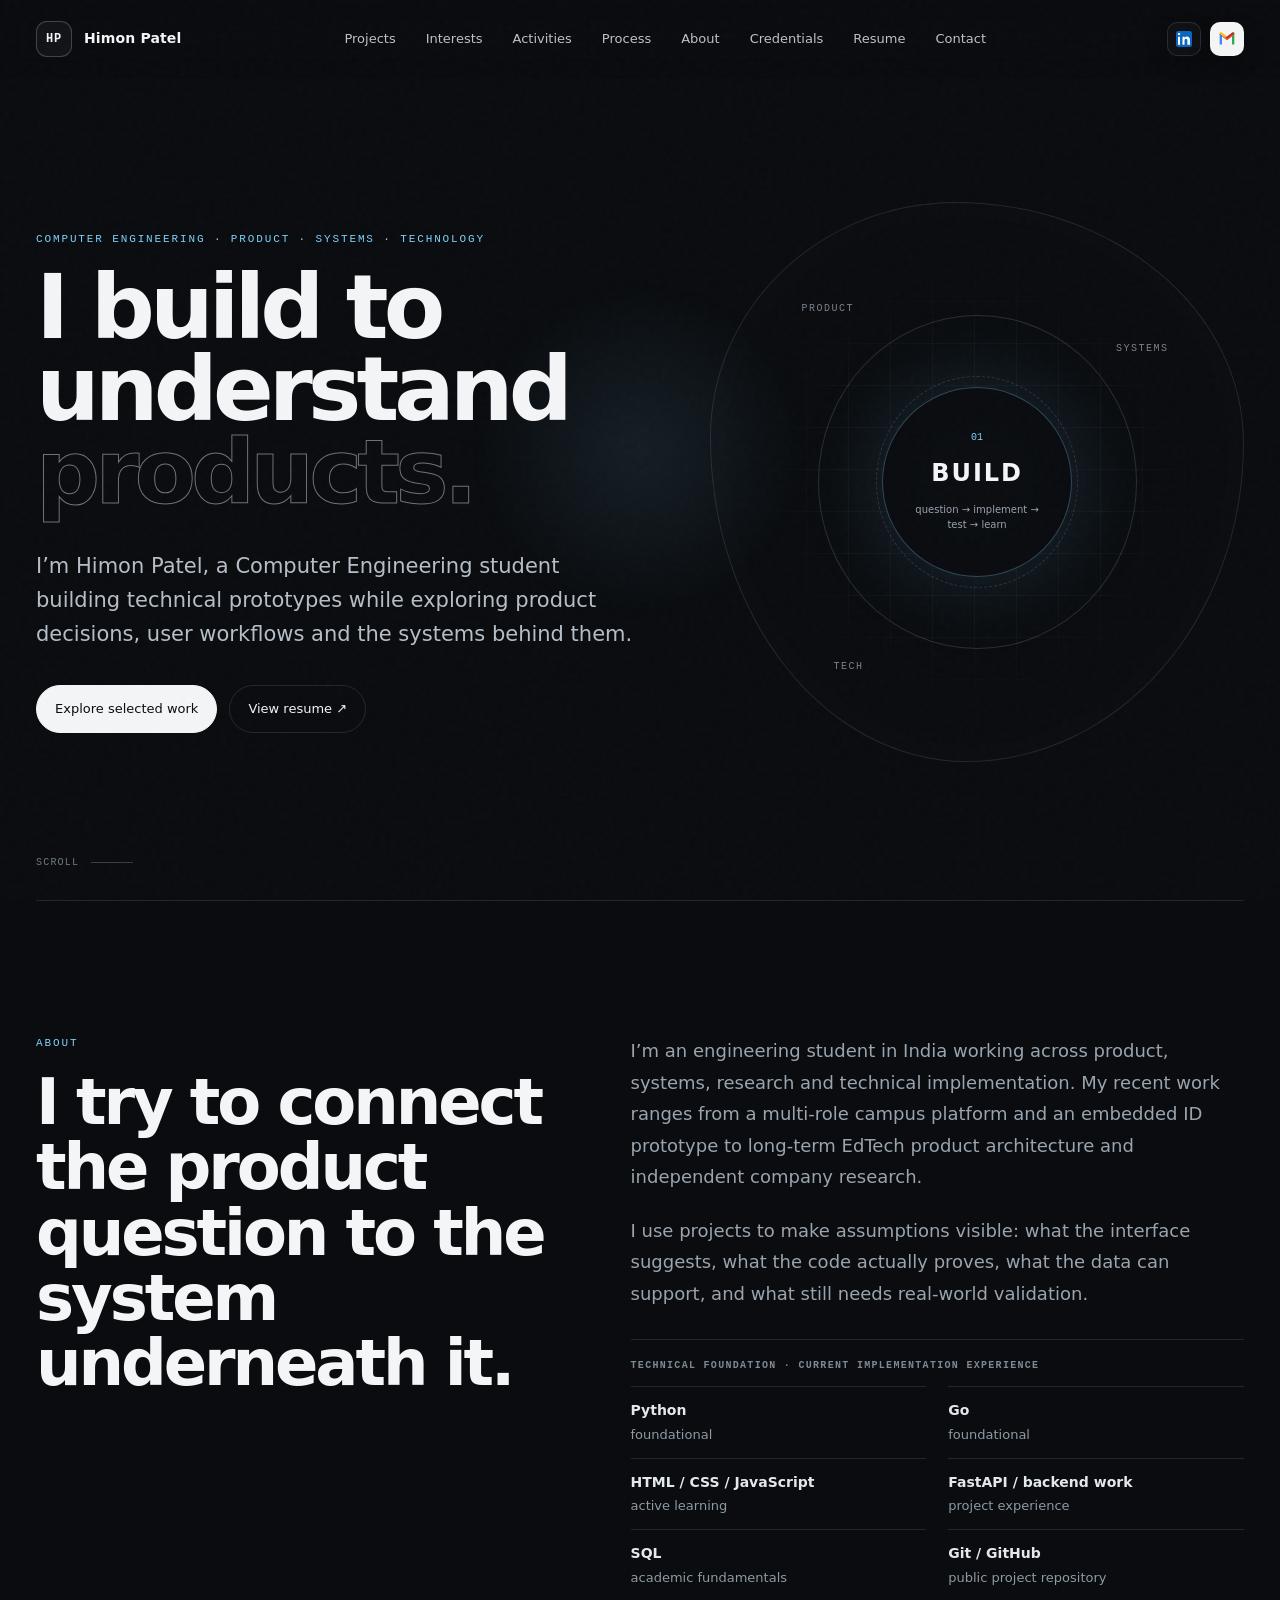
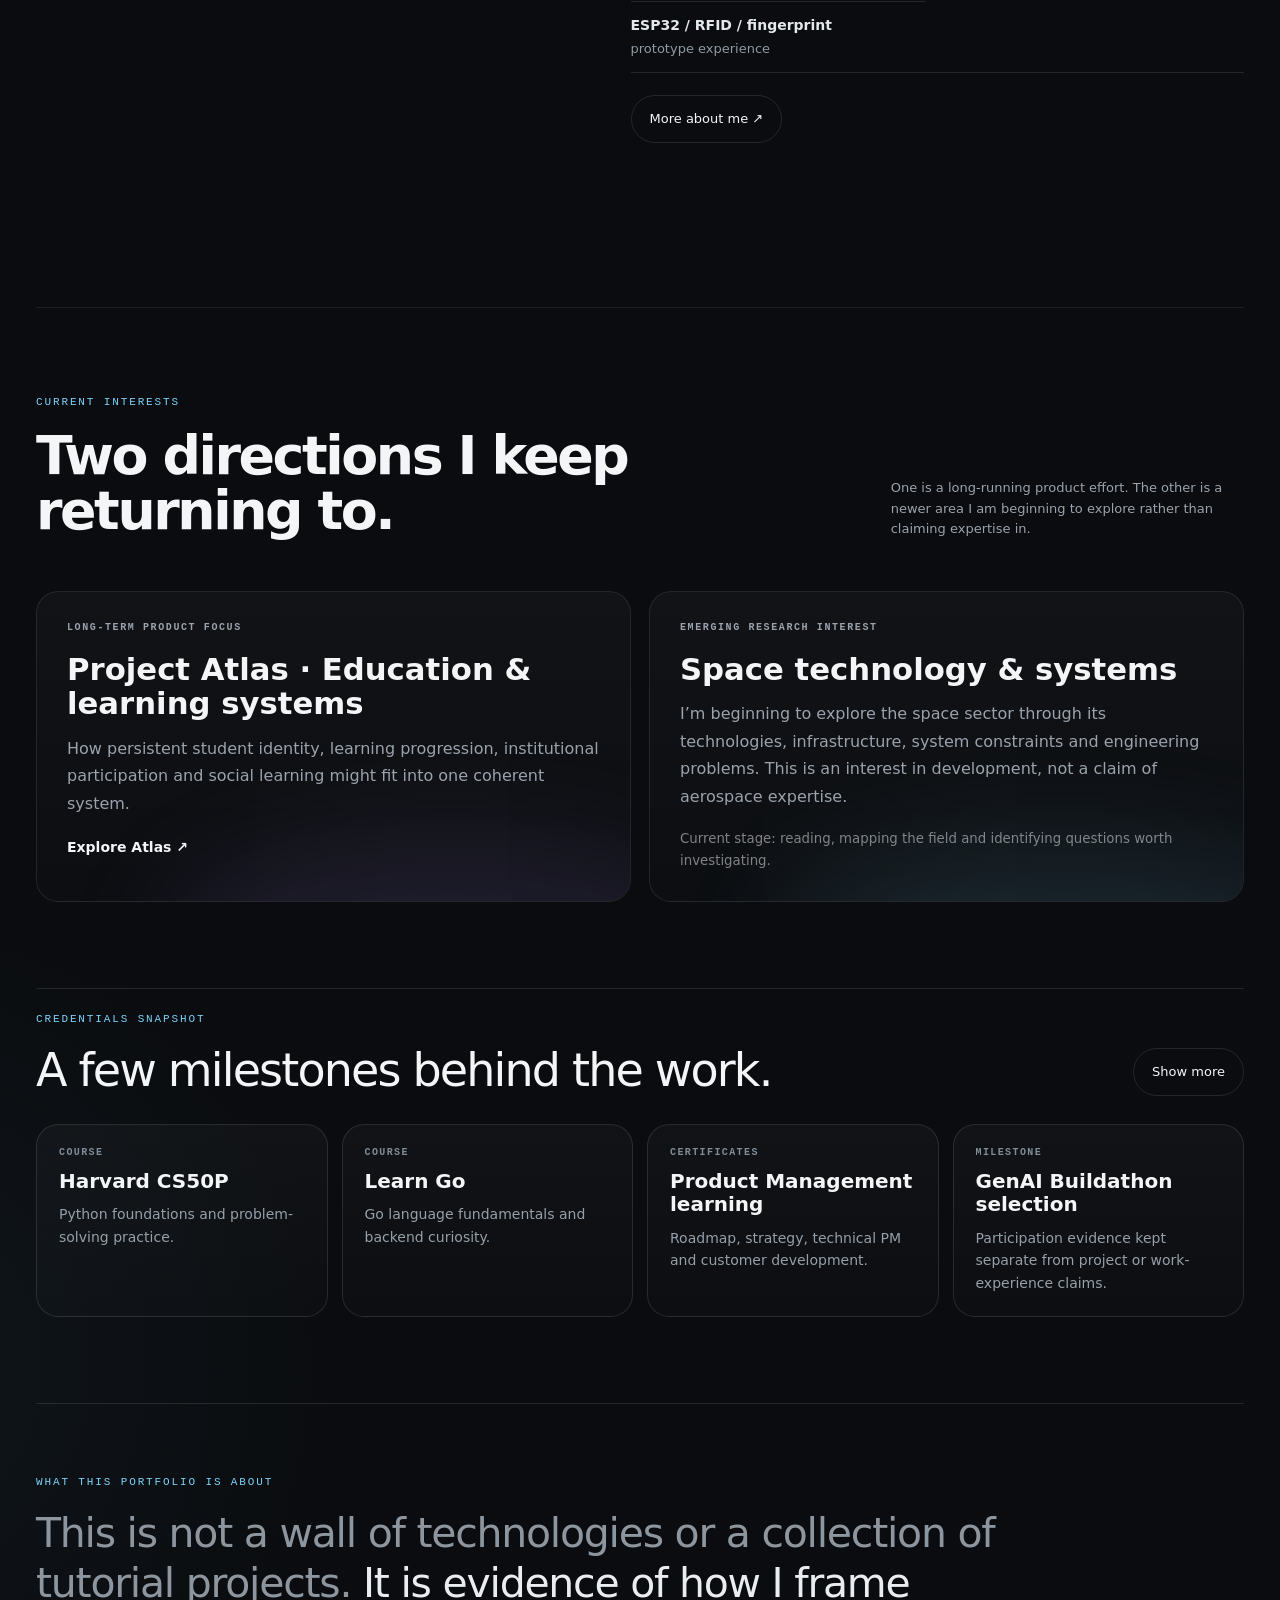
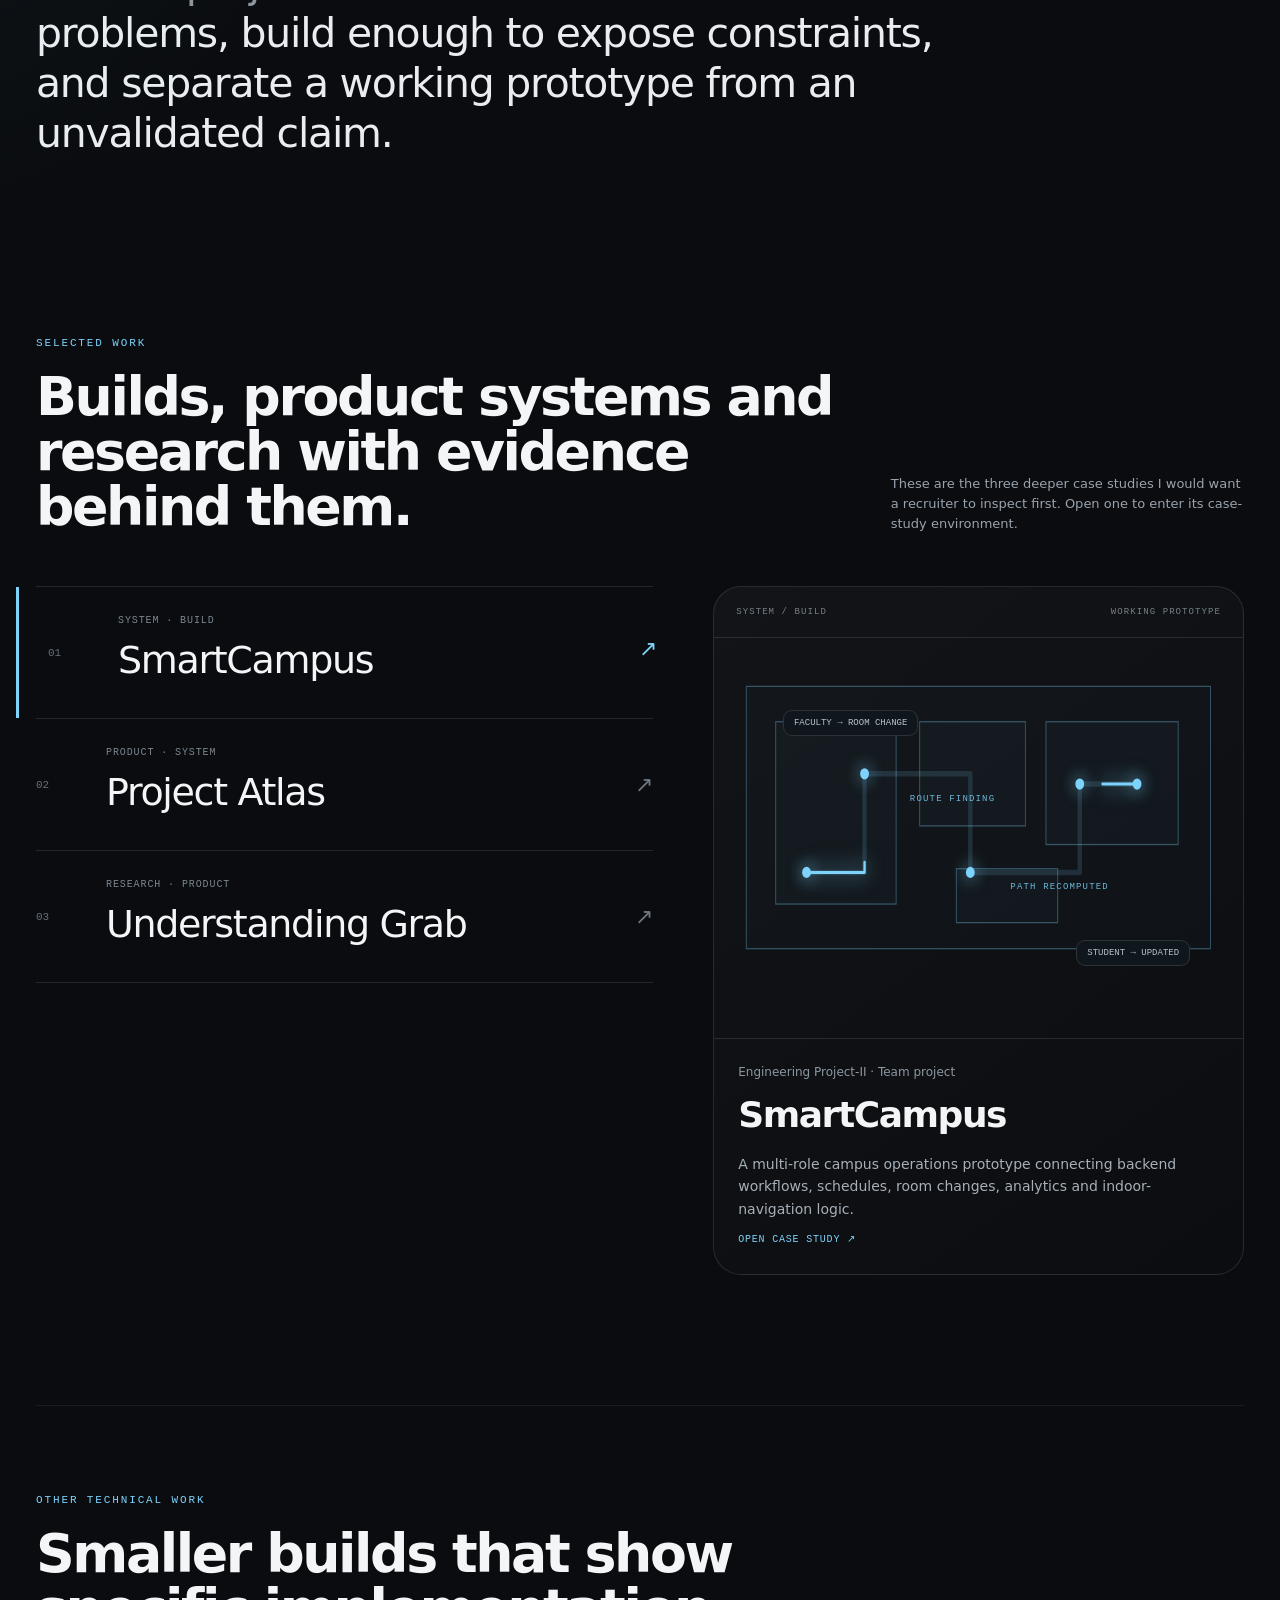
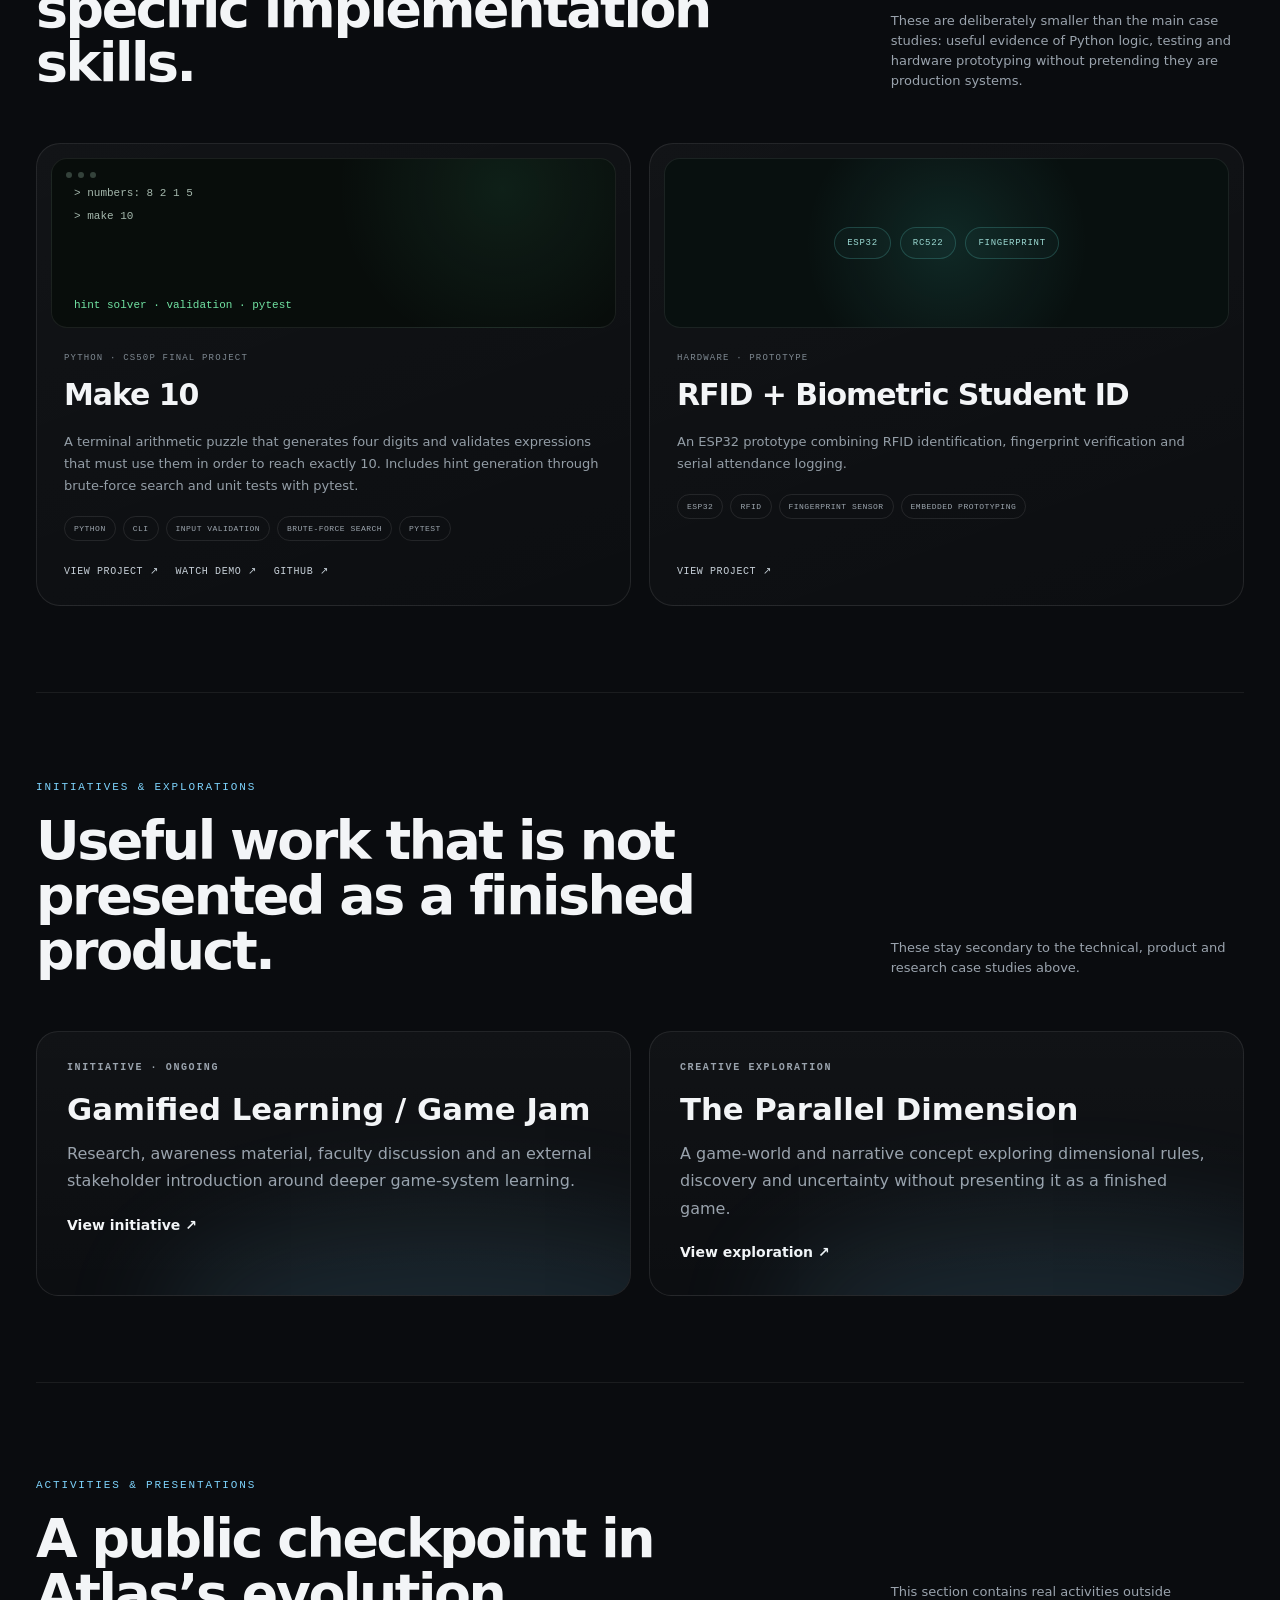
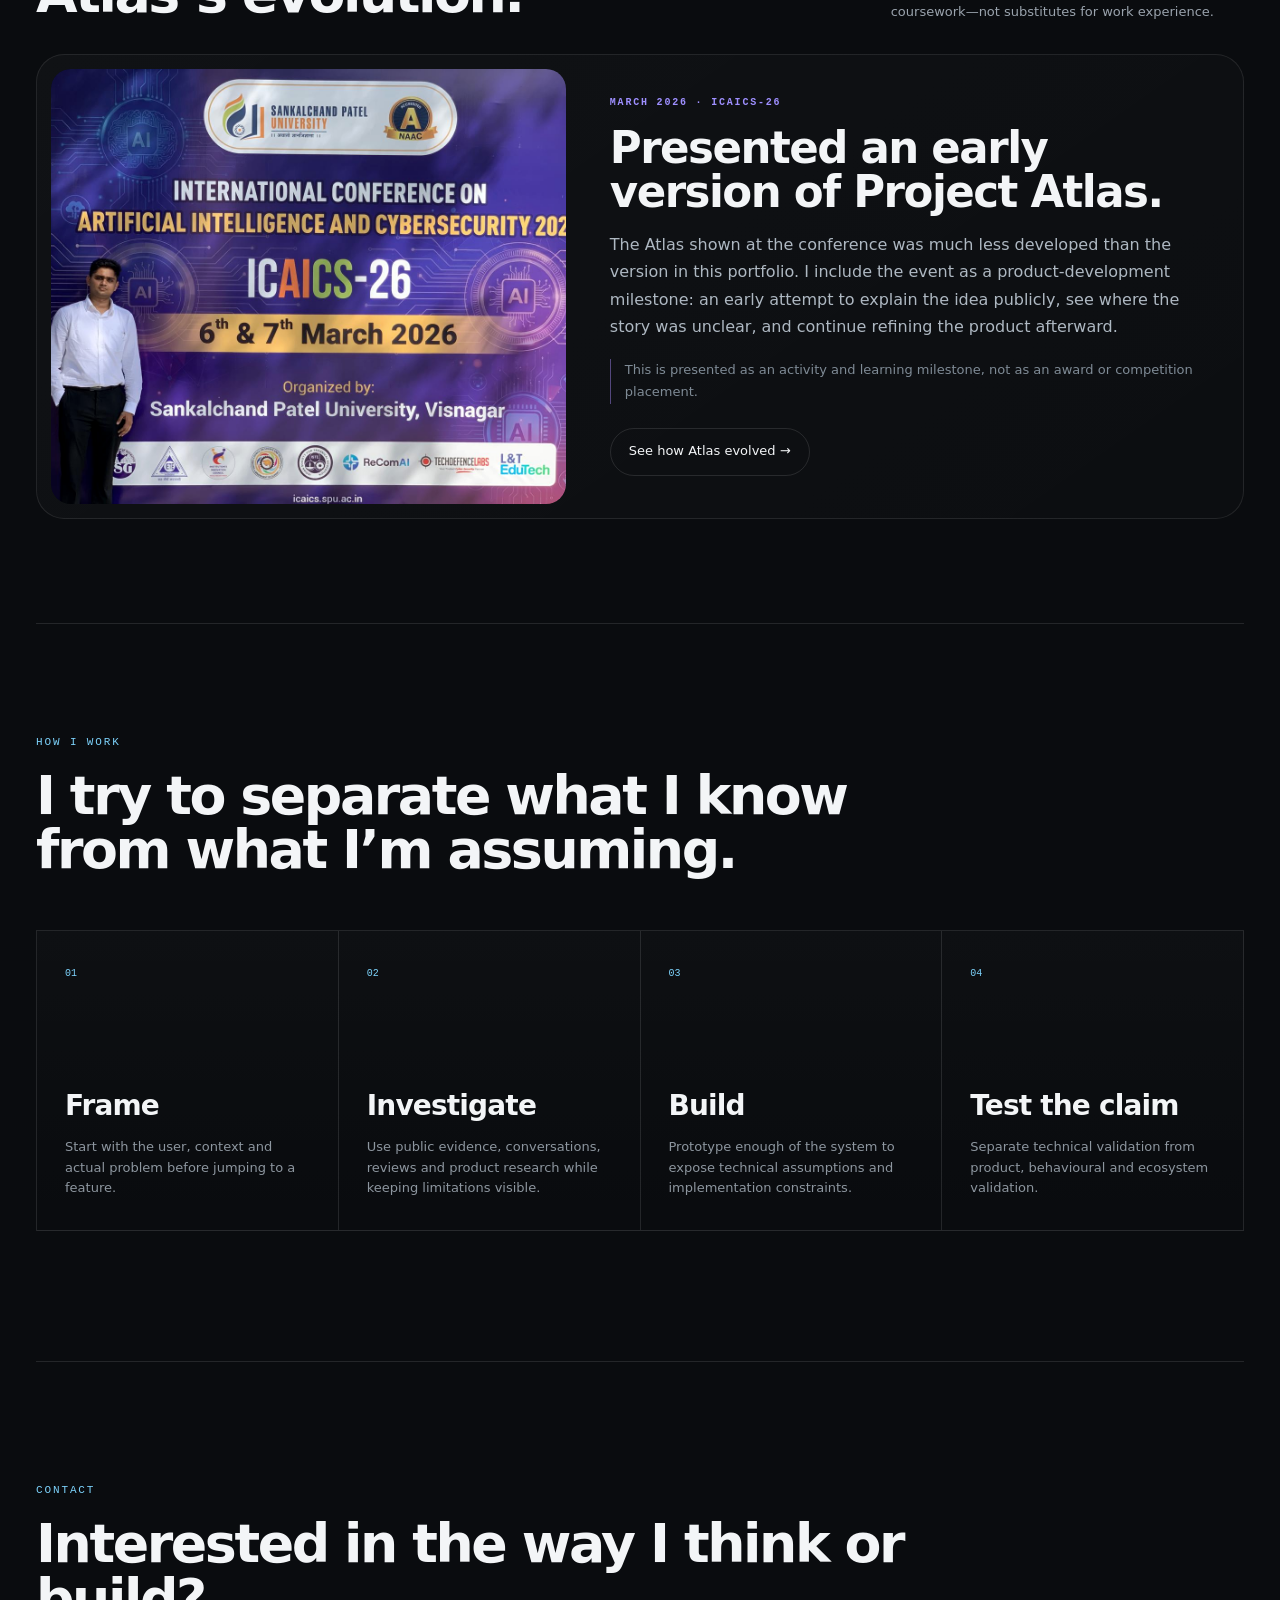
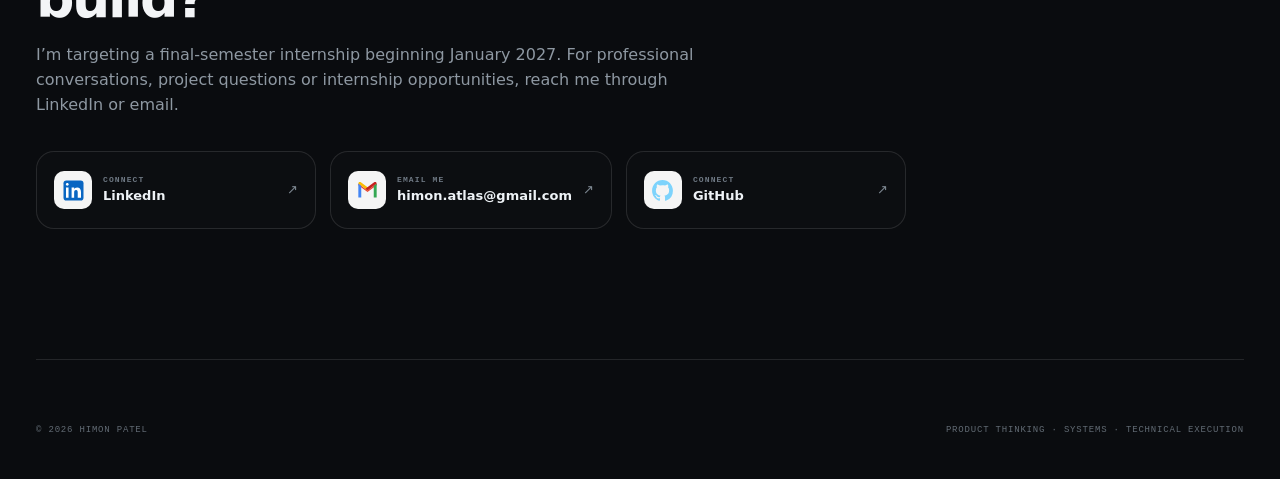
==== commit 4992b778: "Update portfolio with SmartCampus and Make 10" ====
--- a/index.html
+++ b/index.html
@@ -3,7 +3,7 @@
 <head>
   <meta charset="utf-8" />
   <meta name="viewport" content="width=device-width,initial-scale=1" />
-  <meta name="description" content="Himon Patel — engineering student working across product, systems, technology and research." />
+  <meta name="description" content="Himon Patel — Computer Engineering student working across product, systems, backend/web implementation and research." />
   <title>Himon Patel — Portfolio</title>
   <link rel="icon" href="assets/favicon.svg" type="image/svg+xml" />
   <link rel="stylesheet" href="styles.css" />
@@ -18,12 +18,12 @@
     </a>
     <nav class="main-nav" aria-label="Primary navigation">
       <a href="#projects">Projects</a>
-      <a href="#experience">Experience</a>
+      <a href="#interests">Interests</a>
       <a href="#activities">Activities</a>
       <a href="#process">Process</a>
       <a href="#about">About</a>
       <a href="about.html#credentials">Credentials</a>
-      <a href="assets/Himon_Patel_Resume_Draft.pdf" target="_blank" rel="noopener">Resume</a>
+      <a href="assets/Himon_Patel_Resume_Final.pdf" target="_blank" rel="noopener">Resume</a>
       <a href="#contact">Contact</a>
     </nav>
     <div class="header-socials" id="header-socials" aria-label="Social links"></div>
@@ -33,19 +33,19 @@
   <main id="top">
     <section class="hero section-shell" aria-labelledby="hero-title">
       <div class="hero-copy reveal">
-        <p class="eyebrow">Engineering · Product · Research</p>
-        <h1 id="hero-title">I build to understand <span class="hero-word" data-words='["systems.","products.","people.","problems."]'>systems.</span></h1>
-        <p class="hero-intro">I’m Himon Patel, an engineering student exploring how technology, product thinking and real-world systems fit together.</p>
+        <p class="eyebrow">Computer Engineering · Product · Systems · Technology</p>
+        <h1 id="hero-title">I build to understand <span class="hero-word" data-words='["systems.","products.","workflows.","problems."]'>systems.</span></h1>
+        <p class="hero-intro">I’m Himon Patel, a Computer Engineering student building technical prototypes while exploring product decisions, user workflows and the systems behind them.</p>
         <div class="hero-actions">
-          <a class="button button-primary" href="#projects">Explore selected projects</a>
-          <a class="button button-ghost" href="#about">About me</a>
+          <a class="button button-primary" href="#projects">Explore selected work</a>
+          <a class="button button-ghost" href="assets/Himon_Patel_Resume_Final.pdf" target="_blank" rel="noopener">View resume ↗</a>
         </div>
       </div>
 
       <div class="hero-stage reveal" aria-hidden="true">
         <div class="stage-orbit orbit-one"></div><div class="stage-orbit orbit-two"></div><div class="stage-grid"></div>
-        <div class="stage-core"><span class="stage-index">01</span><strong>BUILD</strong><small>research → question → prototype → learn</small></div>
-        <span class="stage-label label-a">PRODUCT</span><span class="stage-label label-b">SYSTEMS</span><span class="stage-label label-c">RESEARCH</span>
+        <div class="stage-core"><span class="stage-index">01</span><strong>BUILD</strong><small>question → implement → test → learn</small></div>
+        <span class="stage-label label-a">PRODUCT</span><span class="stage-label label-b">SYSTEMS</span><span class="stage-label label-c">TECH</span>
       </div>
       <a class="scroll-cue" href="#projects" aria-label="Scroll to selected projects"><span>Scroll</span><i></i></a>
     </section>
@@ -54,11 +54,11 @@
       <div class="about-grid home-about-grid">
         <div class="reveal">
           <p class="section-kicker">About</p>
-          <h2>I follow problems until they become evidence.</h2>
+          <h2>I try to connect the product question to the system underneath it.</h2>
         </div>
         <div class="about-copy reveal home-about-copy">
-          <p>I’m an engineering student in India working across product, systems, research and technology. Most of the work in this portfolio was created over the past year, after a small EdTech idea I submitted for a buildathon kept growing and eventually became Project Atlas.</p>
-          <p>I’ve also been trying to build teams around projects and hackathons since my third semester. That experience has made collaboration, shared understanding and technical independence recurring parts of how I approach ambitious work.</p>
+          <p>I’m an engineering student in India working across product, systems, research and technical implementation. My recent work ranges from a multi-role campus platform and an embedded ID prototype to long-term EdTech product architecture and independent company research.</p>
+          <p>I use projects to make assumptions visible: what the interface suggests, what the code actually proves, what the data can support, and what still needs real-world validation.</p>
 
           <div class="technical-foundation-home">
             <span class="technical-foundation-title">Technical foundation · current implementation experience</span>
@@ -67,14 +67,36 @@
               <div><strong>Go</strong><span>foundational</span></div>
               <div><strong>HTML / CSS / JavaScript</strong><span>active learning</span></div>
               <div><strong>FastAPI / backend work</strong><span>project experience</span></div>
-              <div><strong>ESP32 / RFID</strong><span>small IoT prototype experience</span></div>
-              <div><strong>Git / GitHub</strong><span>preparing first public project repository</span></div>
+              <div><strong>SQL</strong><span>academic fundamentals</span></div>
+              <div><strong>Git / GitHub</strong><span>public project repository</span></div>
+              <div><strong>ESP32 / RFID / fingerprint</strong><span>prototype experience</span></div>
             </div>
           </div>
           <div class="about-resume-action">
-            <a class="button button-ghost" href="assets/Himon_Patel_Resume_Draft.pdf" target="_blank" rel="noopener">View resume ↗</a>
-          </div>
-        </div>
+            <a class="button button-ghost" href="about.html">More about me ↗</a>
+          </div>
+        </div>
+      </div>
+    </section>
+
+    <section id="interests" class="interests-home section-shell reveal" aria-labelledby="interests-title">
+      <div class="section-heading">
+        <div><p class="section-kicker">Current interests</p><h2 id="interests-title">Two directions I keep returning to.</h2></div>
+        <p class="section-note">One is a long-running product effort. The other is a newer area I am beginning to explore rather than claiming expertise in.</p>
+      </div>
+      <div class="interest-grid">
+        <article class="interest-card interest-atlas">
+          <span>LONG-TERM PRODUCT FOCUS</span>
+          <h3>Project Atlas · Education & learning systems</h3>
+          <p>How persistent student identity, learning progression, institutional participation and social learning might fit into one coherent system.</p>
+          <a href="atlas.html">Explore Atlas ↗</a>
+        </article>
+        <article class="interest-card interest-space">
+          <span>EMERGING RESEARCH INTEREST</span>
+          <h3>Space technology & systems</h3>
+          <p>I’m beginning to explore the space sector through its technologies, infrastructure, system constraints and engineering problems. This is an interest in development, not a claim of aerospace expertise.</p>
+          <small>Current stage: reading, mapping the field and identifying questions worth investigating.</small>
+        </article>
       </div>
     </section>
 
@@ -90,51 +112,87 @@
         <article class="credential-mini-card"><span>Course</span><strong>Harvard CS50P</strong><p>Python foundations and problem-solving practice.</p></article>
         <article class="credential-mini-card"><span>Course</span><strong>Learn Go</strong><p>Go language fundamentals and backend curiosity.</p></article>
         <article class="credential-mini-card"><span>Certificates</span><strong>Product Management learning</strong><p>Roadmap, strategy, technical PM and customer development.</p></article>
-        <article class="credential-mini-card"><span>Milestone</span><strong>GenAI Buildathon selection</strong><p>Placed in credentials rather than positioned as a major project.</p></article>
+        <article class="credential-mini-card"><span>Milestone</span><strong>GenAI Buildathon selection</strong><p>Participation evidence kept separate from project or work-experience claims.</p></article>
       </div>
     </section>
 
     <section class="manifesto section-shell reveal" aria-label="Portfolio introduction">
       <p class="section-kicker">What this portfolio is about</p>
-      <p class="manifesto-line">This is not a wall of technologies or a collection of tutorial projects. <strong>It is a portfolio of how I research, question assumptions and turn unclear ideas into something testable.</strong></p>
+      <p class="manifesto-line">This is not a wall of technologies or a collection of tutorial projects. <strong>It is evidence of how I frame problems, build enough to expose constraints, and separate a working prototype from an unvalidated claim.</strong></p>
     </section>
 
     <section id="projects" class="work section-shell">
       <div class="section-heading reveal">
-        <div><p class="section-kicker">Selected projects</p><h2>Different problems deserve different ways of being shown.</h2></div>
-        <p class="section-note">Hover a project to change the system view. Open one to enter its own case-study environment.</p>
+        <div><p class="section-kicker">Selected work</p><h2>Builds, product systems and research with evidence behind them.</h2></div>
+        <p class="section-note">These are the three deeper case studies I would want a recruiter to inspect first. Open one to enter its case-study environment.</p>
       </div>
 
       <div class="work-layout">
         <div class="project-list" id="project-list" aria-label="Selected projects"></div>
         <a class="project-preview reveal" id="project-preview" href="smartcampus.html" aria-live="polite">
-          <div class="preview-topline"><span id="preview-type">SYSTEM / BUILD</span><span id="preview-status">PROTOTYPE</span></div>
+          <div class="preview-topline"><span id="preview-type">SYSTEM / BUILD</span><span id="preview-status">WORKING PROTOTYPE</span></div>
           <div class="preview-visual" id="preview-visual"></div>
-          <div class="preview-copy"><p id="preview-meta">Engineering Project-II · Team project</p><h3 id="preview-title">SmartCampus</h3><p id="preview-description">A multi-role campus operations prototype that grew from an indoor-navigation problem.</p><span class="preview-open">Open case study ↗</span></div>
+          <div class="preview-copy"><p id="preview-meta">Engineering Project-II · Team project</p><h3 id="preview-title">SmartCampus</h3><p id="preview-description">A multi-role campus operations prototype connecting backend workflows, schedules, room changes, analytics and indoor-navigation logic.</p><span class="preview-open">Open case study ↗</span></div>
         </a>
       </div>
     </section>
 
-
-    <section id="experience" class="experience section-shell reveal" aria-labelledby="experience-title">
-      <div class="section-heading experience-heading">
-        <div><p class="section-kicker">Work experience</p><h2 id="experience-title">Industry roles and responsibilities.</h2></div>
-        <p class="section-note">This section is reserved for verified work experience. Academic and independent projects stay in Selected Projects.</p>
-      </div>
-      <div class="experience-empty">
-        <span class="experience-marker">CURRENT</span>
-        <div>
-          <h3>Seeking a final-semester internship</h3>
-          <p>I’m currently building the portfolio and applying for internship opportunities. I’ll add verified work experience here when there is an actual role to list.</p>
-        </div>
-      </div>
-    </section>
-
+    <section class="technical-work section-shell reveal" aria-labelledby="technical-work-title">
+      <div class="section-heading">
+        <div><p class="section-kicker">Other technical work</p><h2 id="technical-work-title">Smaller builds that show specific implementation skills.</h2></div>
+        <p class="section-note">These are deliberately smaller than the main case studies: useful evidence of Python logic, testing and hardware prototyping without pretending they are production systems.</p>
+      </div>
+      <div class="technical-work-grid">
+        <article class="technical-work-card make10-card">
+          <div class="technical-work-visual make10-terminal" aria-hidden="true">
+            <span class="terminal-dot"></span><span class="terminal-dot"></span><span class="terminal-dot"></span>
+            <code>&gt; numbers: 8 2 1 5</code>
+            <code>&gt; make 10</code>
+            <code class="terminal-accent">hint solver · validation · pytest</code>
+          </div>
+          <div class="technical-work-copy">
+            <span>PYTHON · CS50P FINAL PROJECT</span>
+            <h3>Make 10</h3>
+            <p>A terminal arithmetic puzzle that generates four digits and validates expressions that must use them in order to reach exactly 10. Includes hint generation through brute-force search and unit tests with pytest.</p>
+            <div class="technical-work-tags"><b>Python</b><b>CLI</b><b>Input validation</b><b>Brute-force search</b><b>pytest</b></div>
+            <div class="technical-work-actions">
+              <a href="make10.html">View project ↗</a>
+              <a href="https://youtu.be/vppqqNDNDrQ" target="_blank" rel="noopener">Watch demo ↗</a>
+              <a href="#" data-config-link="make10Github" target="_blank" rel="noopener" hidden>GitHub ↗</a>
+            </div>
+          </div>
+        </article>
+
+        <article class="technical-work-card rfid-small-card">
+          <div class="technical-work-visual rfid-mini-visual" aria-hidden="true">
+            <span>ESP32</span><span>RC522</span><span>FINGERPRINT</span>
+          </div>
+          <div class="technical-work-copy">
+            <span>HARDWARE · PROTOTYPE</span>
+            <h3>RFID + Biometric Student ID</h3>
+            <p>An ESP32 prototype combining RFID identification, fingerprint verification and serial attendance logging.</p>
+            <div class="technical-work-tags"><b>ESP32</b><b>RFID</b><b>Fingerprint sensor</b><b>Embedded prototyping</b></div>
+            <div class="technical-work-actions"><a href="rfid.html">View project ↗</a></div>
+          </div>
+        </article>
+      </div>
+    </section>
+
+    <section class="secondary-work section-shell reveal" aria-labelledby="secondary-work-title">
+      <div class="section-heading">
+        <div><p class="section-kicker">Initiatives & explorations</p><h2 id="secondary-work-title">Useful work that is not presented as a finished product.</h2></div>
+        <p class="section-note">These stay secondary to the technical, product and research case studies above.</p>
+      </div>
+      <div class="secondary-work-grid">
+        <a class="secondary-work-card" href="gamejam.html"><span>INITIATIVE · ONGOING</span><h3>Gamified Learning / Game Jam</h3><p>Research, awareness material, faculty discussion and an external stakeholder introduction around deeper game-system learning.</p><b>View initiative ↗</b></a>
+        <a class="secondary-work-card" href="parallel-dimension.html"><span>CREATIVE EXPLORATION</span><h3>The Parallel Dimension</h3><p>A game-world and narrative concept exploring dimensional rules, discovery and uncertainty without presenting it as a finished game.</p><b>View exploration ↗</b></a>
+      </div>
+    </section>
 
     <section id="activities" class="activities section-shell reveal" aria-labelledby="activities-title">
       <div class="section-heading activities-heading">
         <div><p class="section-kicker">Activities & presentations</p><h2 id="activities-title">A public checkpoint in Atlas’s evolution.</h2></div>
-        <p class="section-note">I use this section for real activities outside coursework—not as a substitute for work experience.</p>
+        <p class="section-note">This section contains real activities outside coursework—not substitutes for work experience.</p>
       </div>
       <article class="activity-feature">
         <figure class="activity-image-wrap">
@@ -162,12 +220,12 @@
 
     <section id="contact" class="contact section-shell reveal">
       <p class="section-kicker">Contact</p><h2>Interested in the way I think or build?</h2>
-      <p>For professional conversations, project questions, or internship opportunities, reach me through LinkedIn or email.</p>
+      <p>I’m targeting a final-semester internship beginning January 2027. For professional conversations, project questions or internship opportunities, reach me through LinkedIn or email.</p>
       <div class="contact-links social-contact-links" id="contact-links"></div>
     </section>
   </main>
 
-  <footer class="site-footer section-shell"><span>© <span id="year"></span> Himon Patel</span><span>Designed as a product portfolio, not a template.</span></footer>
+  <footer class="site-footer section-shell"><span>© <span id="year"></span> Himon Patel</span><span>Product thinking · systems · technical execution</span></footer>
   <script src="script.js"></script>
 </body>
 </html>
--- a/styles.css
+++ b/styles.css
@@ -1619,3 +1619,78 @@
   .atlas-conference-gallery{grid-template-columns:1fr}
   .atlas-evolution{grid-template-columns:1fr}
 }
+
+
+/* =========================================================
+   V22 · Application-ready portfolio hierarchy
+   ========================================================= */
+.interests-home,.secondary-work{padding-top:86px;padding-bottom:86px;border-top:1px solid rgba(255,255,255,.07)}
+.interest-grid,.secondary-work-grid{display:grid;grid-template-columns:repeat(2,minmax(0,1fr));gap:18px;margin-top:28px}
+.interest-card,.secondary-work-card{position:relative;display:block;min-height:250px;padding:30px;border:1px solid rgba(255,255,255,.09);border-radius:22px;background:linear-gradient(180deg,rgba(255,255,255,.032),rgba(255,255,255,.012));overflow:hidden}
+.interest-card:before,.secondary-work-card:before{content:"";position:absolute;inset:auto -20% -50% 20%;height:210px;border-radius:50%;filter:blur(58px);opacity:.12;pointer-events:none;background:var(--accent,#7dd3fc)}
+.interest-card span,.secondary-work-card span{display:block;font:700 10px/1.2 ui-monospace,SFMono-Regular,Consolas,monospace;letter-spacing:.16em;color:var(--muted);margin-bottom:18px}
+.interest-card h3,.secondary-work-card h3{font-size:clamp(24px,2.4vw,34px);line-height:1.12;margin:0 0 14px}
+.interest-card p,.secondary-work-card p{color:var(--muted);line-height:1.72;margin:0 0 18px;max-width:620px}
+.interest-card a,.secondary-work-card b{font-size:14px;color:var(--text);text-decoration:none;font-weight:700}
+.interest-card small{display:block;color:rgba(255,255,255,.48);line-height:1.6;margin-top:18px}
+.interest-atlas{--accent:#aa92ff}.interest-space{--accent:#7dd3fc}
+.secondary-work-card{transition:transform .22s ease,border-color .22s ease,background .22s ease;text-decoration:none;color:inherit}
+.secondary-work-card:hover{transform:translateY(-3px);border-color:rgba(255,255,255,.18);background:linear-gradient(180deg,rgba(255,255,255,.045),rgba(255,255,255,.017))}
+.project-hero-actions{display:flex;align-items:center;gap:14px;flex-wrap:wrap;margin-top:22px}
+.project-hero-actions .project-status{margin:0}
+.tech-strip{display:flex;flex-wrap:wrap;gap:10px;margin:24px 0 30px}
+.tech-strip span{padding:9px 12px;border:1px solid rgba(125,211,252,.22);border-radius:999px;background:rgba(125,211,252,.07);font:700 11px/1 ui-monospace,SFMono-Regular,Consolas,monospace;letter-spacing:.05em;color:#c7edff}
+.architecture-panel{margin:28px 0;padding:22px;border:1px solid rgba(255,255,255,.09);border-radius:18px;background:rgba(255,255,255,.02)}
+.architecture-row{display:grid;grid-template-columns:minmax(180px,.8fr) 1.6fr;gap:18px;align-items:center;padding:18px;border:1px solid rgba(255,255,255,.07);border-radius:14px;background:rgba(4,10,18,.55)}
+.architecture-row strong{font-size:14px}.architecture-row span{color:var(--muted);line-height:1.55}
+.architecture-row.accent{border-color:rgba(125,211,252,.24);background:rgba(125,211,252,.055)}
+.architecture-arrow{text-align:center;color:#7dd3fc;padding:8px 0;font-size:18px}
+.case-caption{font-size:13px!important;color:rgba(255,255,255,.48)!important}
+.source-actions{display:flex;gap:12px;flex-wrap:wrap;margin:24px 0}
+.case-content code{font-family:ui-monospace,SFMono-Regular,Consolas,monospace;font-size:.92em;color:#c7edff}
+.text-link{display:inline-block;margin-top:12px;color:var(--text);text-decoration:none;font-weight:700}
+@media (max-width:760px){
+  .interest-grid,.secondary-work-grid{grid-template-columns:1fr}
+  .architecture-row{grid-template-columns:1fr;gap:8px}
+  .project-hero-actions{align-items:flex-start}
+}
+
+
+/* ===== V23: other technical work / Make 10 ===== */
+.technical-work{padding-top:86px;padding-bottom:86px;border-top:1px solid rgba(255,255,255,.07)}
+.technical-work-grid{display:grid;grid-template-columns:repeat(2,minmax(0,1fr));gap:18px;margin-top:28px}
+.technical-work-card{overflow:hidden;border:1px solid rgba(255,255,255,.09);border-radius:24px;background:linear-gradient(160deg,rgba(255,255,255,.035),rgba(255,255,255,.012));min-height:430px;display:flex;flex-direction:column}
+.technical-work-visual{height:170px;margin:14px 14px 0;border-radius:16px;border:1px solid rgba(255,255,255,.08);overflow:hidden;position:relative}
+.technical-work-copy{padding:25px 27px 28px;display:flex;flex-direction:column;flex:1}
+.technical-work-copy>span{font:9px var(--mono);letter-spacing:.13em;color:#7f8992}
+.technical-work-copy h3{font-size:30px;margin:9px 0 12px;letter-spacing:-.035em}
+.technical-work-copy p{margin:0;color:#949ea7;line-height:1.7;font-size:13px}
+.technical-work-tags{display:flex;flex-wrap:wrap;gap:7px;margin-top:19px}
+.technical-work-tags b{font:8px var(--mono);font-weight:500;letter-spacing:.06em;text-transform:uppercase;border:1px solid rgba(255,255,255,.09);border-radius:999px;padding:7px 9px;color:#9ea7b0}
+.technical-work-actions{display:flex;flex-wrap:wrap;gap:17px;margin-top:auto;padding-top:24px}
+.technical-work-actions a{font:10px var(--mono);letter-spacing:.06em;text-transform:uppercase;color:#c7d0d8}
+.technical-work-actions a:hover{color:#fff}
+.make10-terminal{background:radial-gradient(circle at 80% 18%,rgba(94,255,178,.08),transparent 35%),#080d0b;padding:28px 22px 16px;display:flex;flex-direction:column;gap:11px}
+.make10-terminal .terminal-dot{position:absolute;top:13px;width:6px;height:6px;border-radius:50%;background:#34423b}.make10-terminal .terminal-dot:nth-child(1){left:14px}.make10-terminal .terminal-dot:nth-child(2){left:26px}.make10-terminal .terminal-dot:nth-child(3){left:38px}
+.make10-terminal code{font:11px var(--mono);color:#a5b8ad}.make10-terminal .terminal-accent{margin-top:auto;color:#71e3a3}
+.rfid-mini-visual{background:radial-gradient(circle at 50% 50%,rgba(86,255,233,.10),transparent 48%),#08100f;display:flex;align-items:center;justify-content:center;gap:9px}
+.rfid-mini-visual span{font:9px var(--mono);letter-spacing:.08em;color:#9bd9d2;border:1px solid rgba(114,255,244,.18);border-radius:999px;padding:10px 12px;background:rgba(114,255,244,.025)}
+.inline-link{color:inherit;text-decoration:underline;text-decoration-color:rgba(255,255,255,.28);text-underline-offset:3px}
+
+/* Make 10 project page */
+.make10-page{--make10:#78e7a5;background:#080b0a}
+.make10-hero{min-height:720px;padding-top:150px;padding-bottom:90px;display:grid;grid-template-columns:1.02fr .98fr;gap:72px;align-items:center;border-bottom:1px solid rgba(255,255,255,.08)}
+.make10-hero h1{margin:10px 0 22px;font-size:clamp(76px,11vw,156px);line-height:.82;letter-spacing:-.075em;font-weight:600}
+.make10-hero .eyebrow{color:var(--make10)}
+.project-lead{max-width:720px;color:#a5afa9;font-size:18px;line-height:1.75}
+.make10-actions{display:flex;gap:10px;flex-wrap:wrap;margin-top:31px}
+.make10-origin-note{max-width:660px;margin-top:22px;color:#748078;font-size:12px;line-height:1.65}
+.make10-console{border:1px solid rgba(120,231,165,.18);border-radius:22px;background:linear-gradient(180deg,#0d1410,#070a08);box-shadow:0 30px 100px rgba(0,0,0,.28),0 0 70px rgba(120,231,165,.04);overflow:hidden;min-height:410px}
+.make10-console-bar{height:48px;border-bottom:1px solid rgba(255,255,255,.07);display:flex;align-items:center;padding:0 17px;gap:8px}.make10-console-bar i{width:7px;height:7px;border-radius:50%;background:#2e3b34}.make10-console-bar span{margin-left:8px;font:9px var(--mono);color:#66736b}.make10-console pre{margin:0;padding:35px;white-space:pre-wrap}.make10-console code{font:13px/2 var(--mono);color:#a7b9ad}
+.project-section{padding-top:95px;padding-bottom:95px;display:grid;grid-template-columns:210px 1fr;gap:70px;border-bottom:1px solid rgba(255,255,255,.07)}
+.project-section-label{font:9px var(--mono);letter-spacing:.13em;color:#5e6a63;padding-top:8px}.project-section-body{max-width:900px}.project-section-body h2{font-size:clamp(34px,5vw,62px);line-height:1.02;letter-spacing:-.045em;margin:0 0 25px}.project-section-body>p{color:#9ba69f;line-height:1.8;font-size:15px}.project-section-body code{font-family:var(--mono);color:#c3d5c8}
+.make10-rule-grid{display:grid;grid-template-columns:repeat(2,1fr);gap:12px;margin-top:30px}.make10-rule-grid article{border:1px solid rgba(255,255,255,.08);border-radius:18px;padding:22px;background:rgba(255,255,255,.018)}.make10-rule-grid span{font:9px var(--mono);color:var(--make10)}.make10-rule-grid strong{display:block;margin:31px 0 7px;font-size:20px}.make10-rule-grid p{margin:0;color:#7f8b83;line-height:1.65;font-size:12px}
+.make10-function-list{margin-top:32px;border-top:1px solid rgba(255,255,255,.08)}.make10-function-list>div{display:grid;grid-template-columns:260px 1fr;gap:25px;padding:18px 0;border-bottom:1px solid rgba(255,255,255,.07)}.make10-function-list code{font:12px var(--mono);color:#90e6ae}.make10-function-list span{font-size:13px;color:#89958d;line-height:1.65}.make10-method-note{margin-top:28px!important;padding:20px 22px;border-left:2px solid rgba(120,231,165,.45);background:rgba(120,231,165,.025)}
+.make10-test-strip,.make10-evidence-tags{display:flex;flex-wrap:wrap;gap:9px;margin-top:27px}.make10-test-strip span,.make10-evidence-tags span{border:1px solid rgba(120,231,165,.16);border-radius:999px;padding:9px 11px;font:9px var(--mono);text-transform:uppercase;letter-spacing:.06em;color:#96bfa4;background:rgba(120,231,165,.025)}.bottom-actions{margin-top:34px}
+@media(max-width:900px){.technical-work-grid{grid-template-columns:1fr}.make10-hero{grid-template-columns:1fr;padding-top:120px}.project-section{grid-template-columns:1fr;gap:22px}.make10-function-list>div{grid-template-columns:1fr;gap:6px}.make10-rule-grid{grid-template-columns:1fr}}
+@media(max-width:640px){.technical-work-card{min-height:0}.make10-hero{padding-top:105px}.make10-console pre{padding:24px}.make10-console code{font-size:11px}.project-section{padding-top:70px;padding-bottom:70px}}
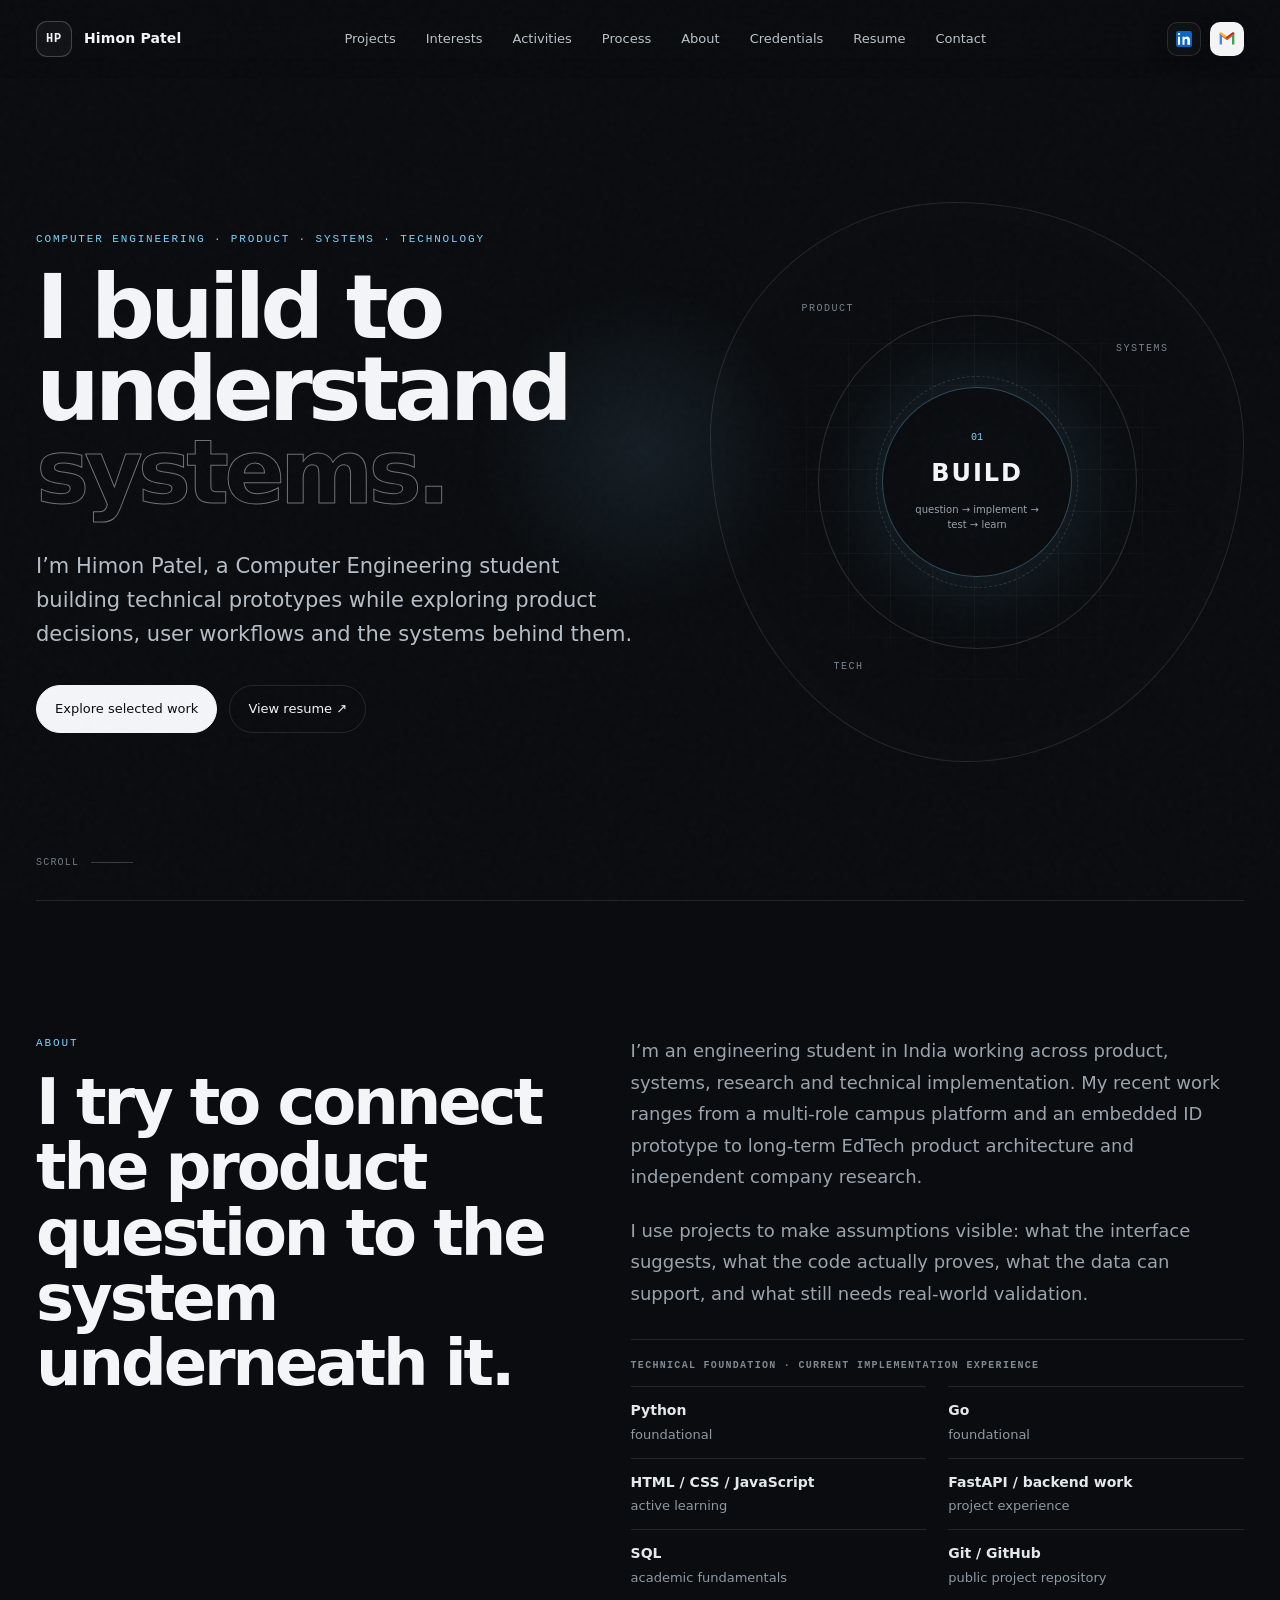
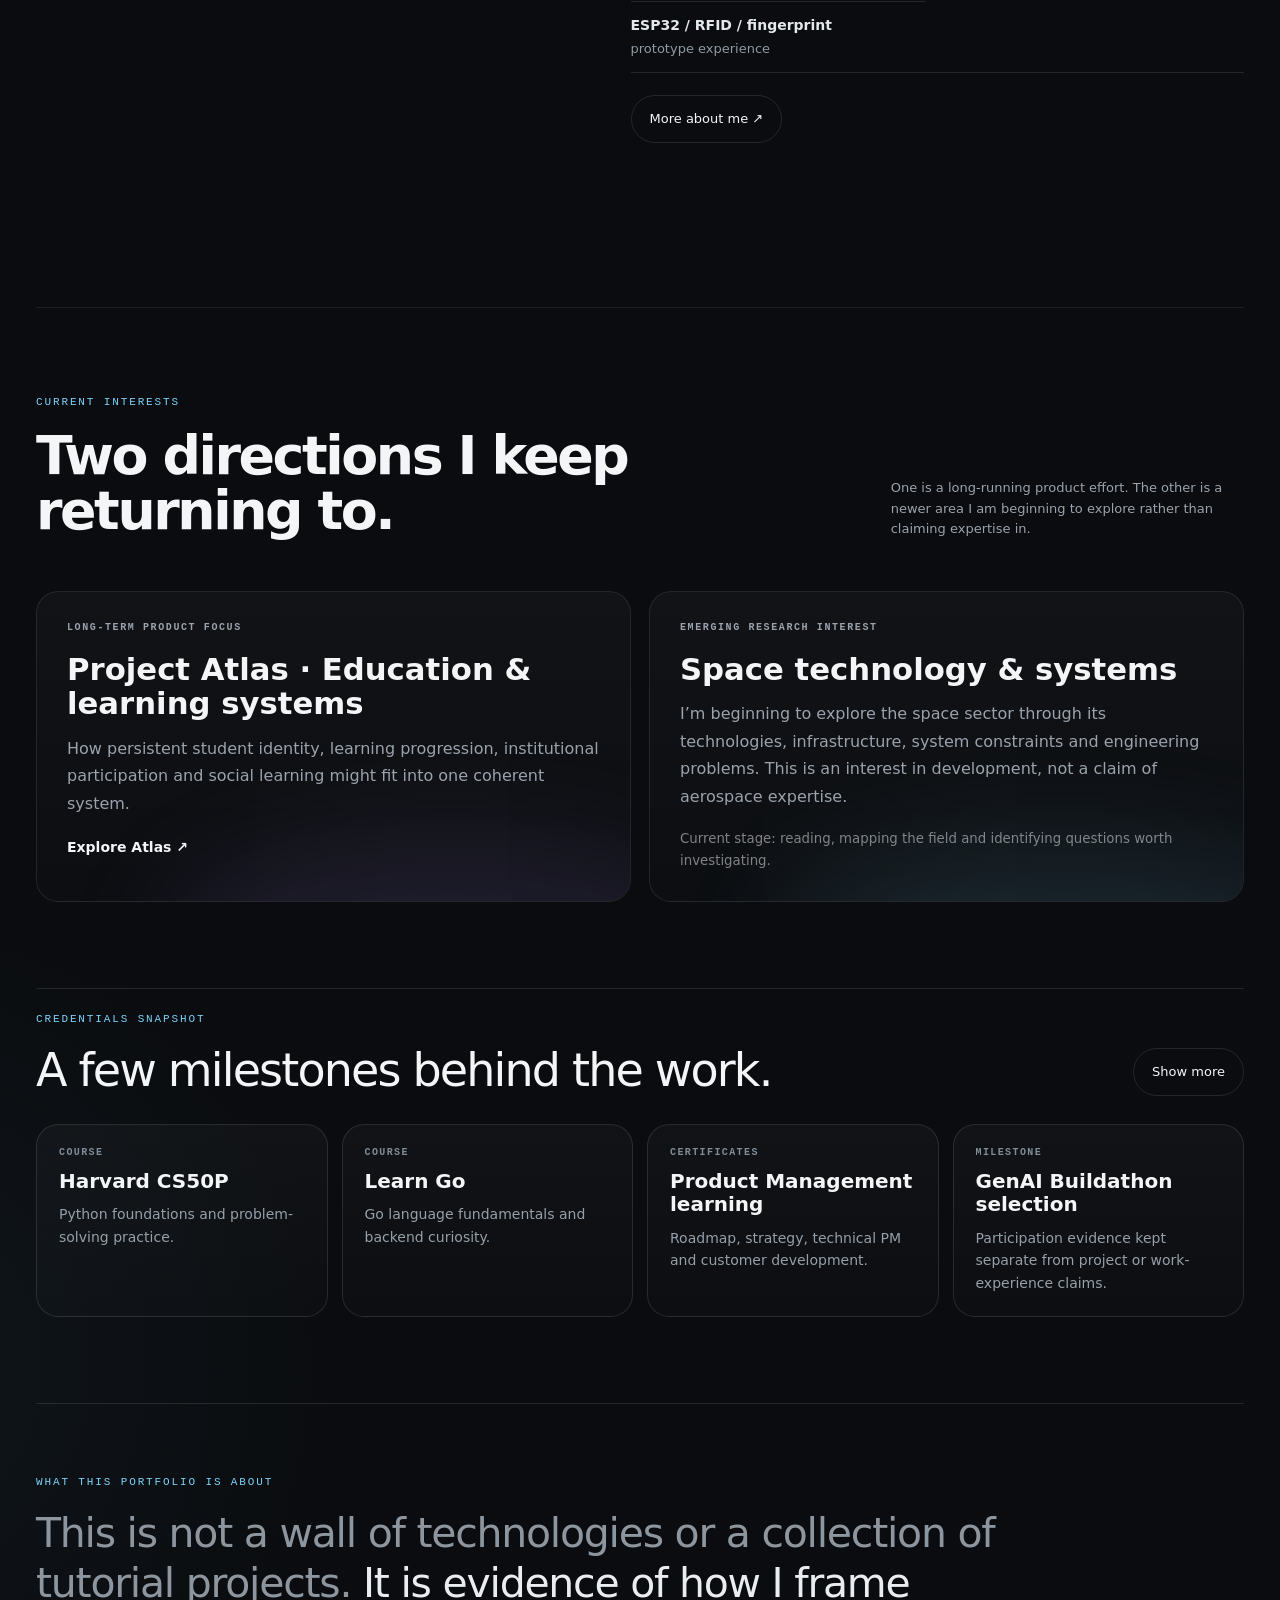
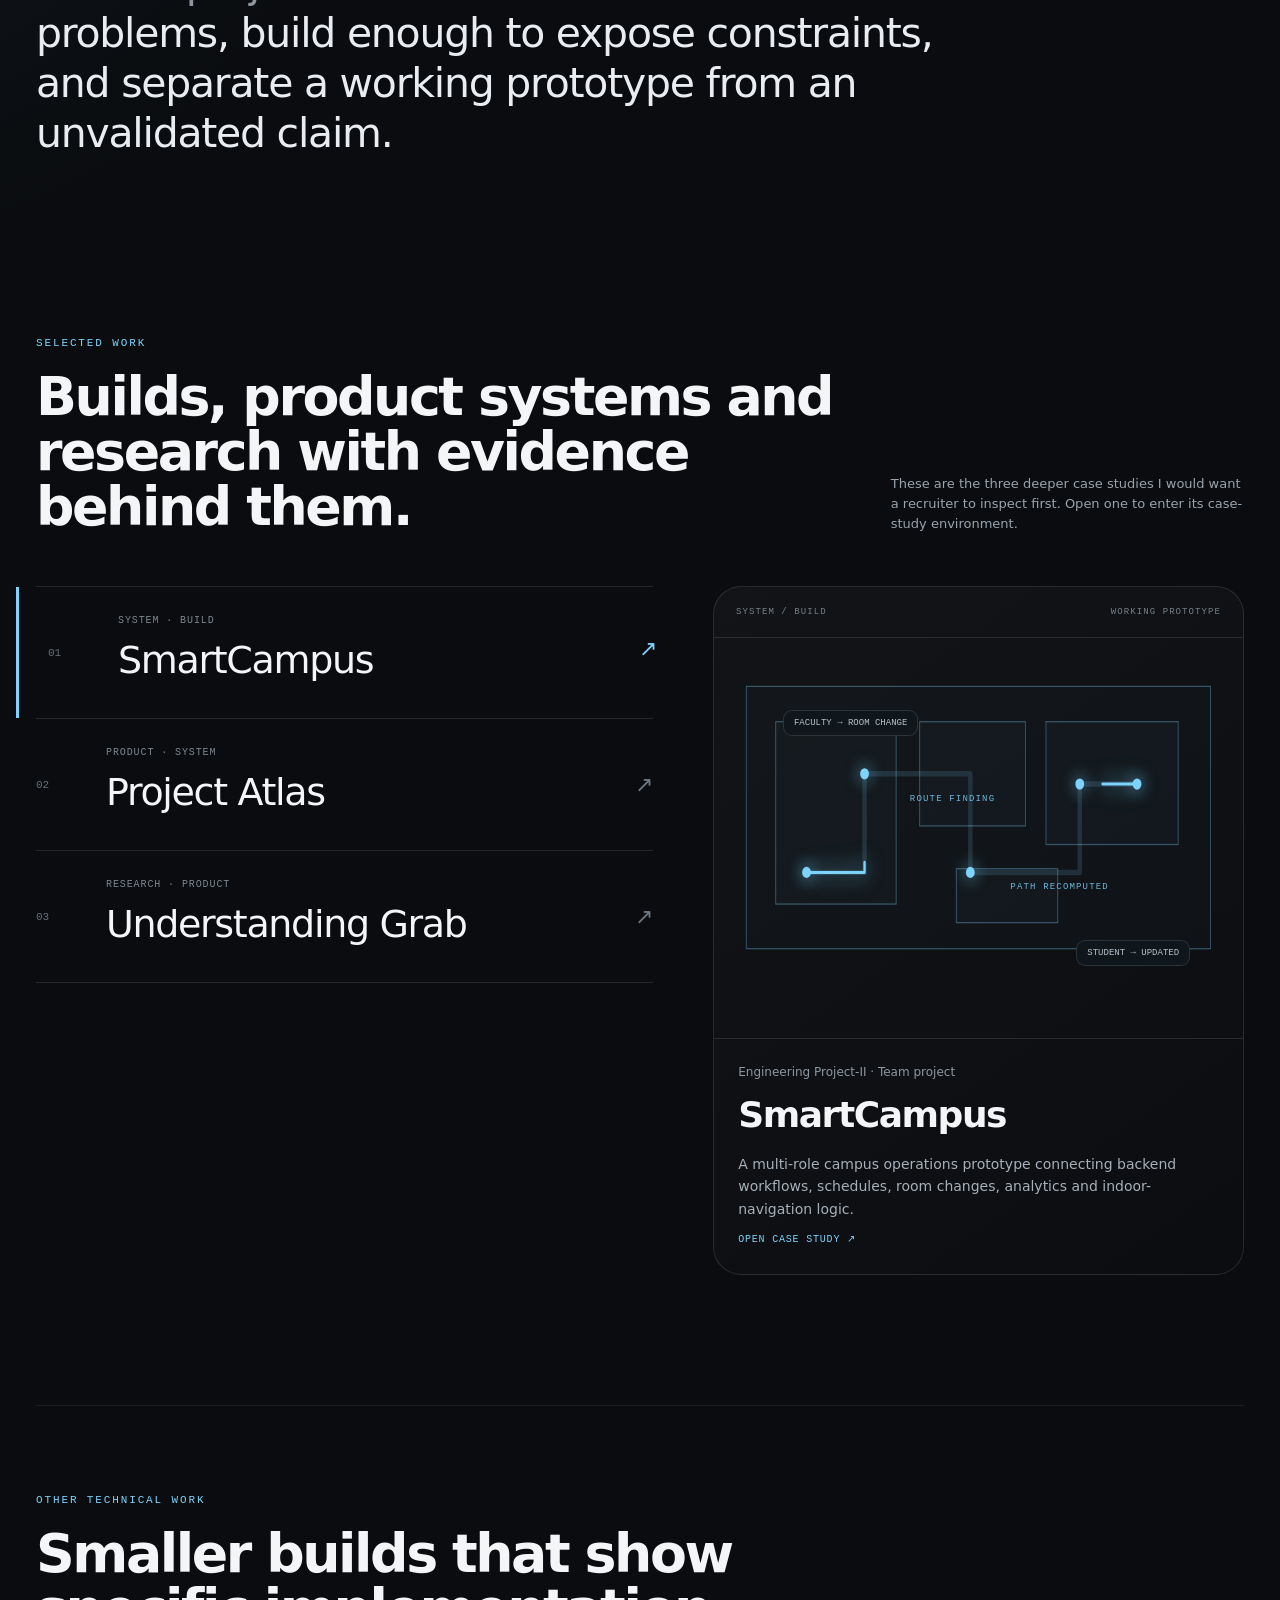
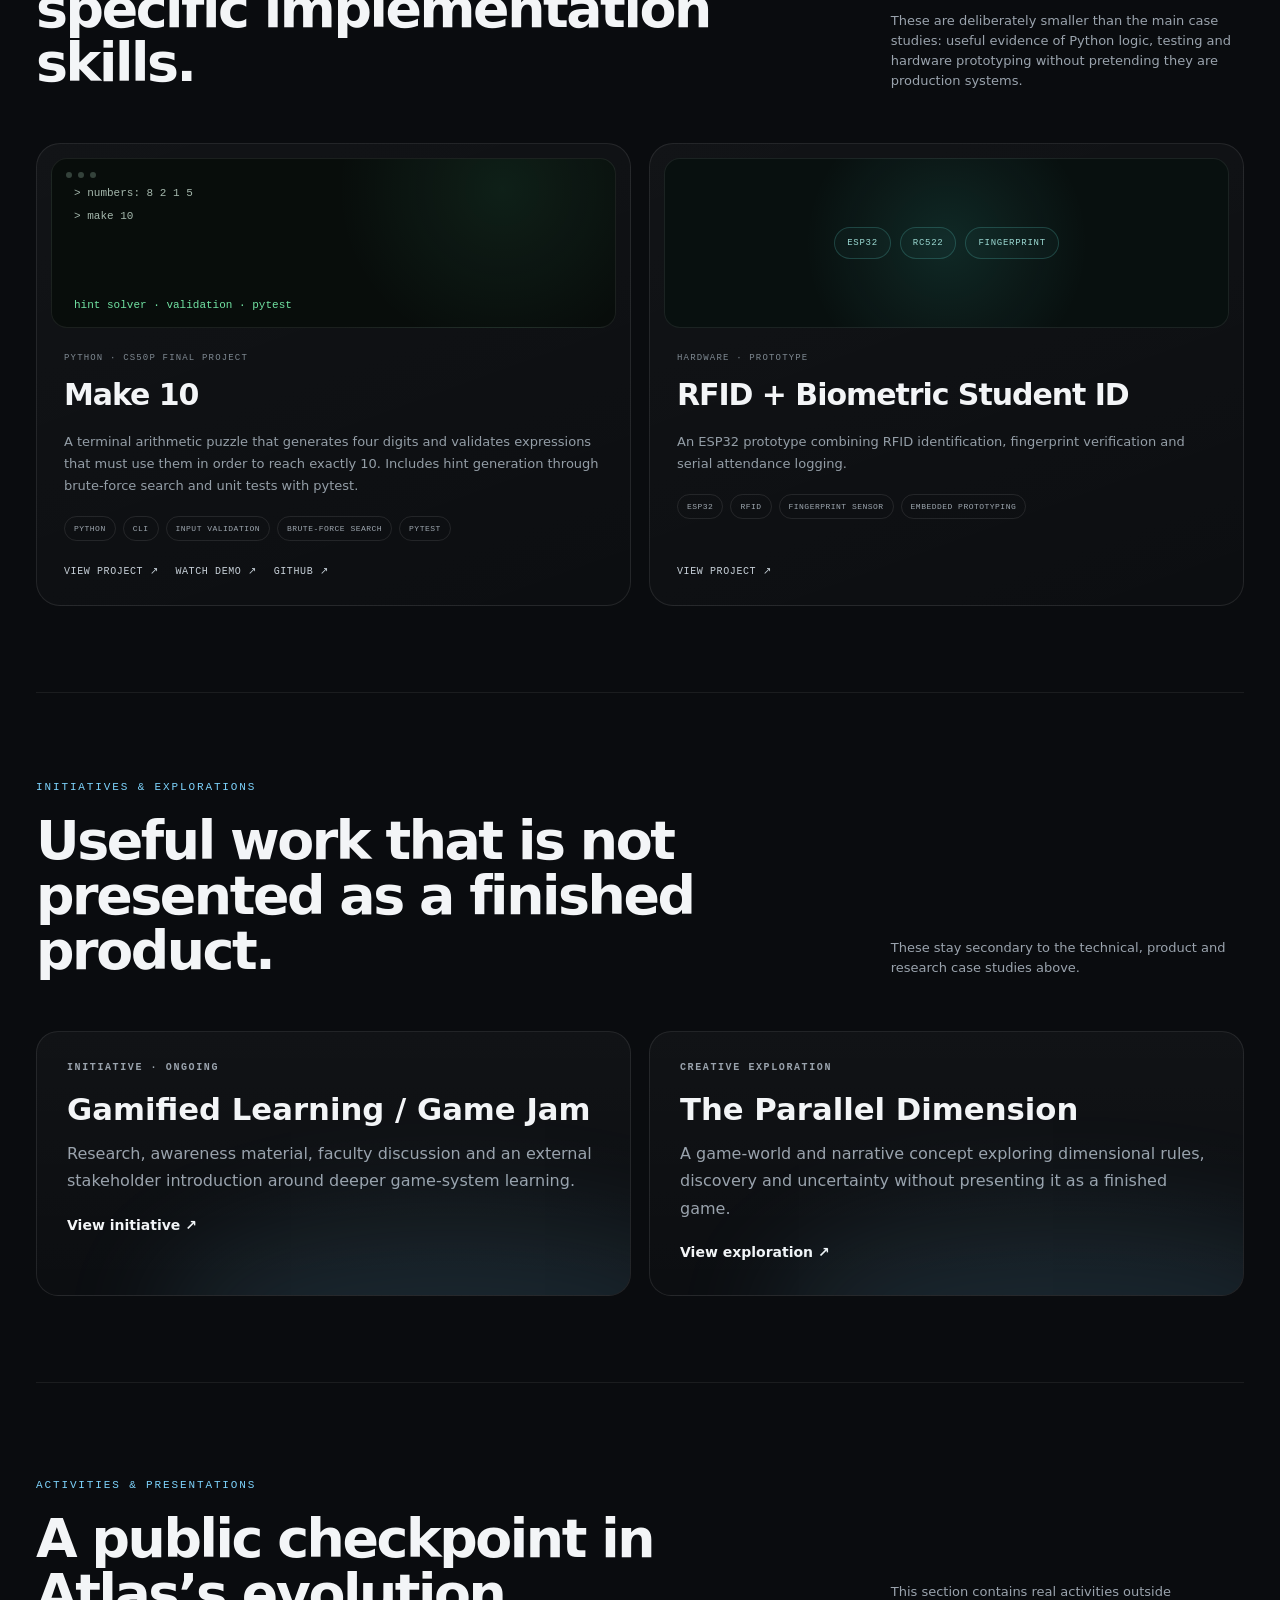
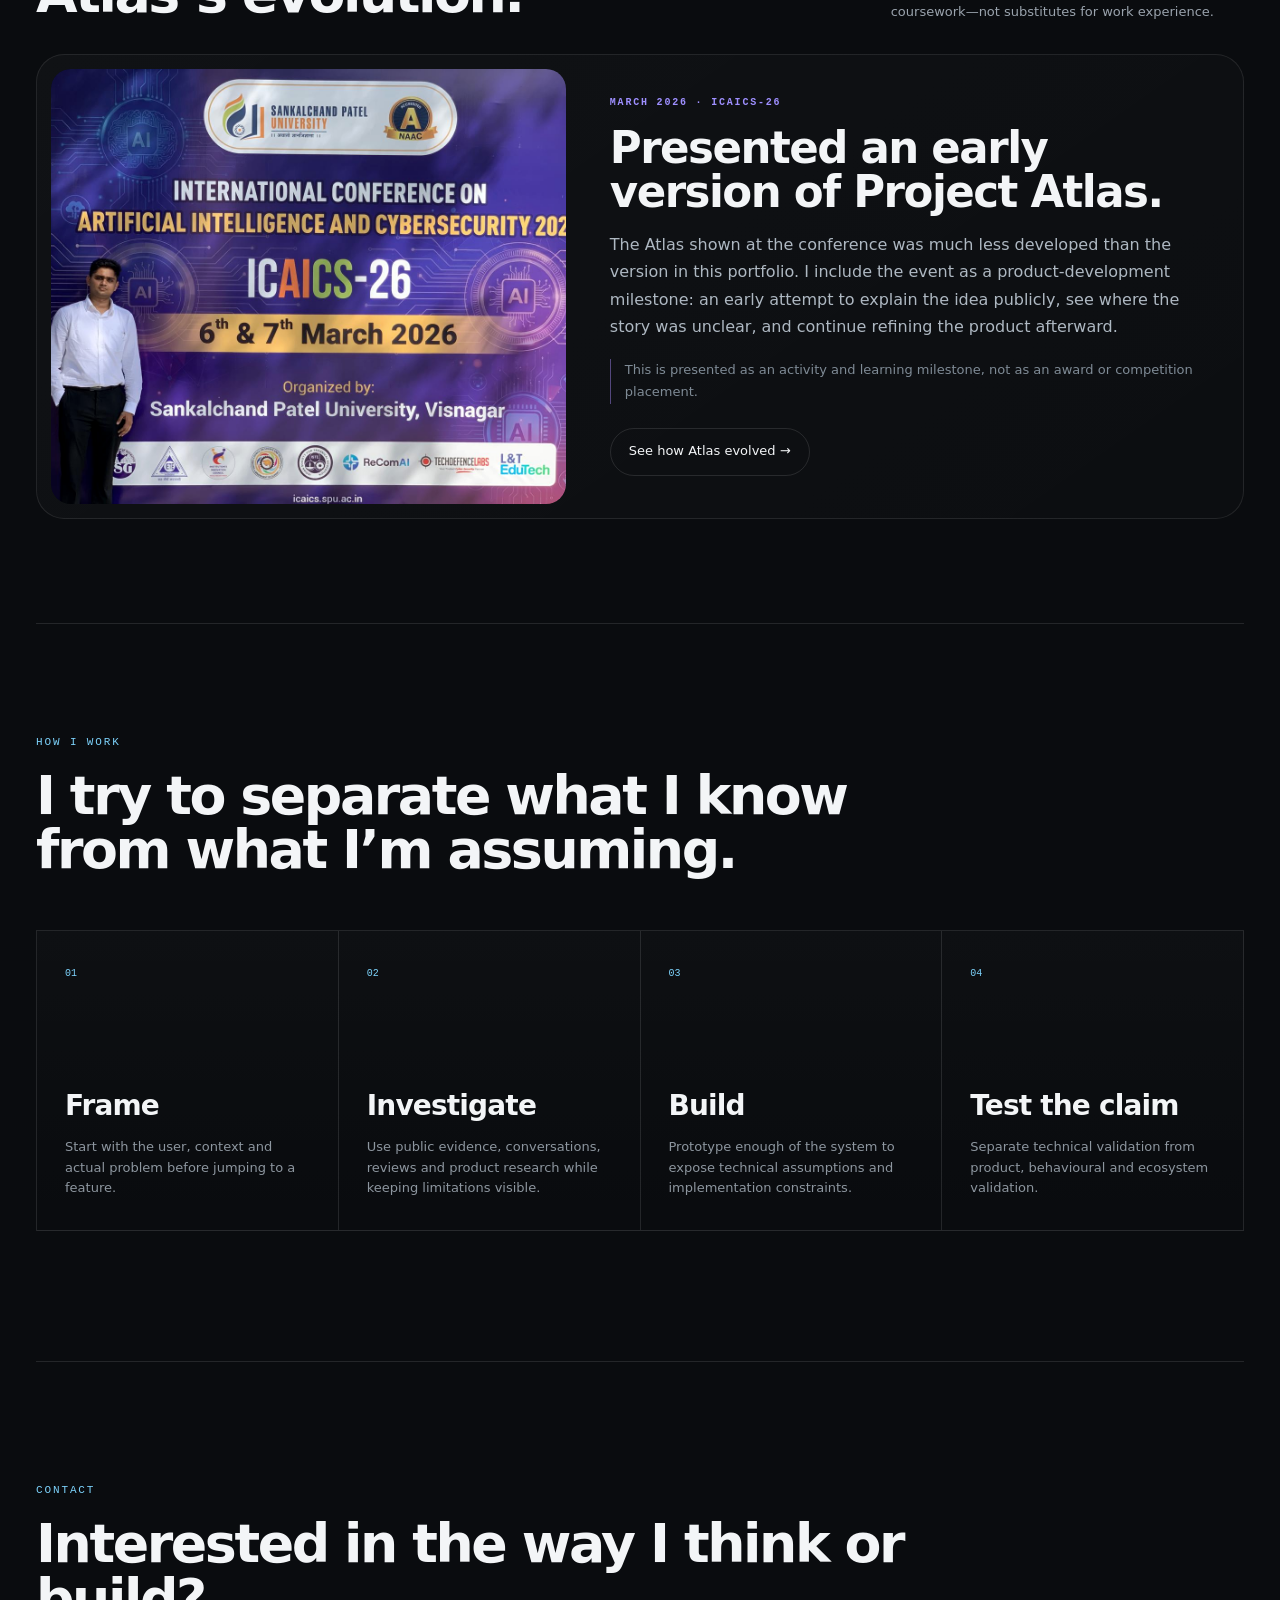
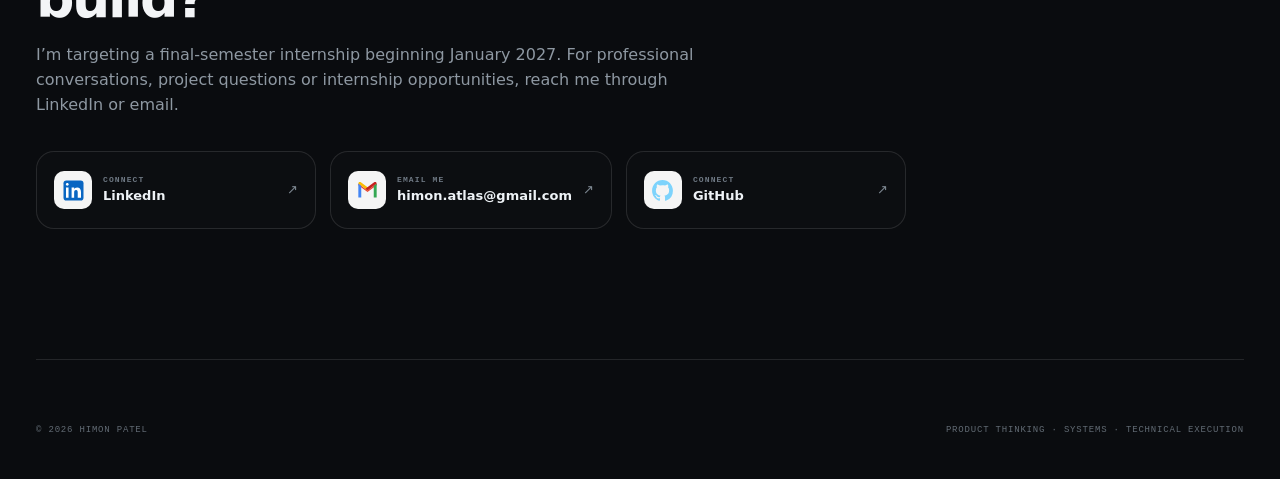
==== commit aa33c397: "Update resume" ====
--- a/index.html
+++ b/index.html
@@ -23,7 +23,7 @@
       <a href="#process">Process</a>
       <a href="#about">About</a>
       <a href="about.html#credentials">Credentials</a>
-      <a href="assets/Himon_Patel_Resume_Final.pdf" target="_blank" rel="noopener">Resume</a>
+      <a href="assets/Himon_Patel_Resume.pdf" target="_blank" rel="noopener">Resume</a>
       <a href="#contact">Contact</a>
     </nav>
     <div class="header-socials" id="header-socials" aria-label="Social links"></div>
@@ -38,7 +38,7 @@
         <p class="hero-intro">I’m Himon Patel, a Computer Engineering student building technical prototypes while exploring product decisions, user workflows and the systems behind them.</p>
         <div class="hero-actions">
           <a class="button button-primary" href="#projects">Explore selected work</a>
-          <a class="button button-ghost" href="assets/Himon_Patel_Resume_Final.pdf" target="_blank" rel="noopener">View resume ↗</a>
+          <a class="button button-ghost" href="assets/Himon_Patel_Resume.pdf" target="_blank" rel="noopener">View resume ↗</a>
         </div>
       </div>
 
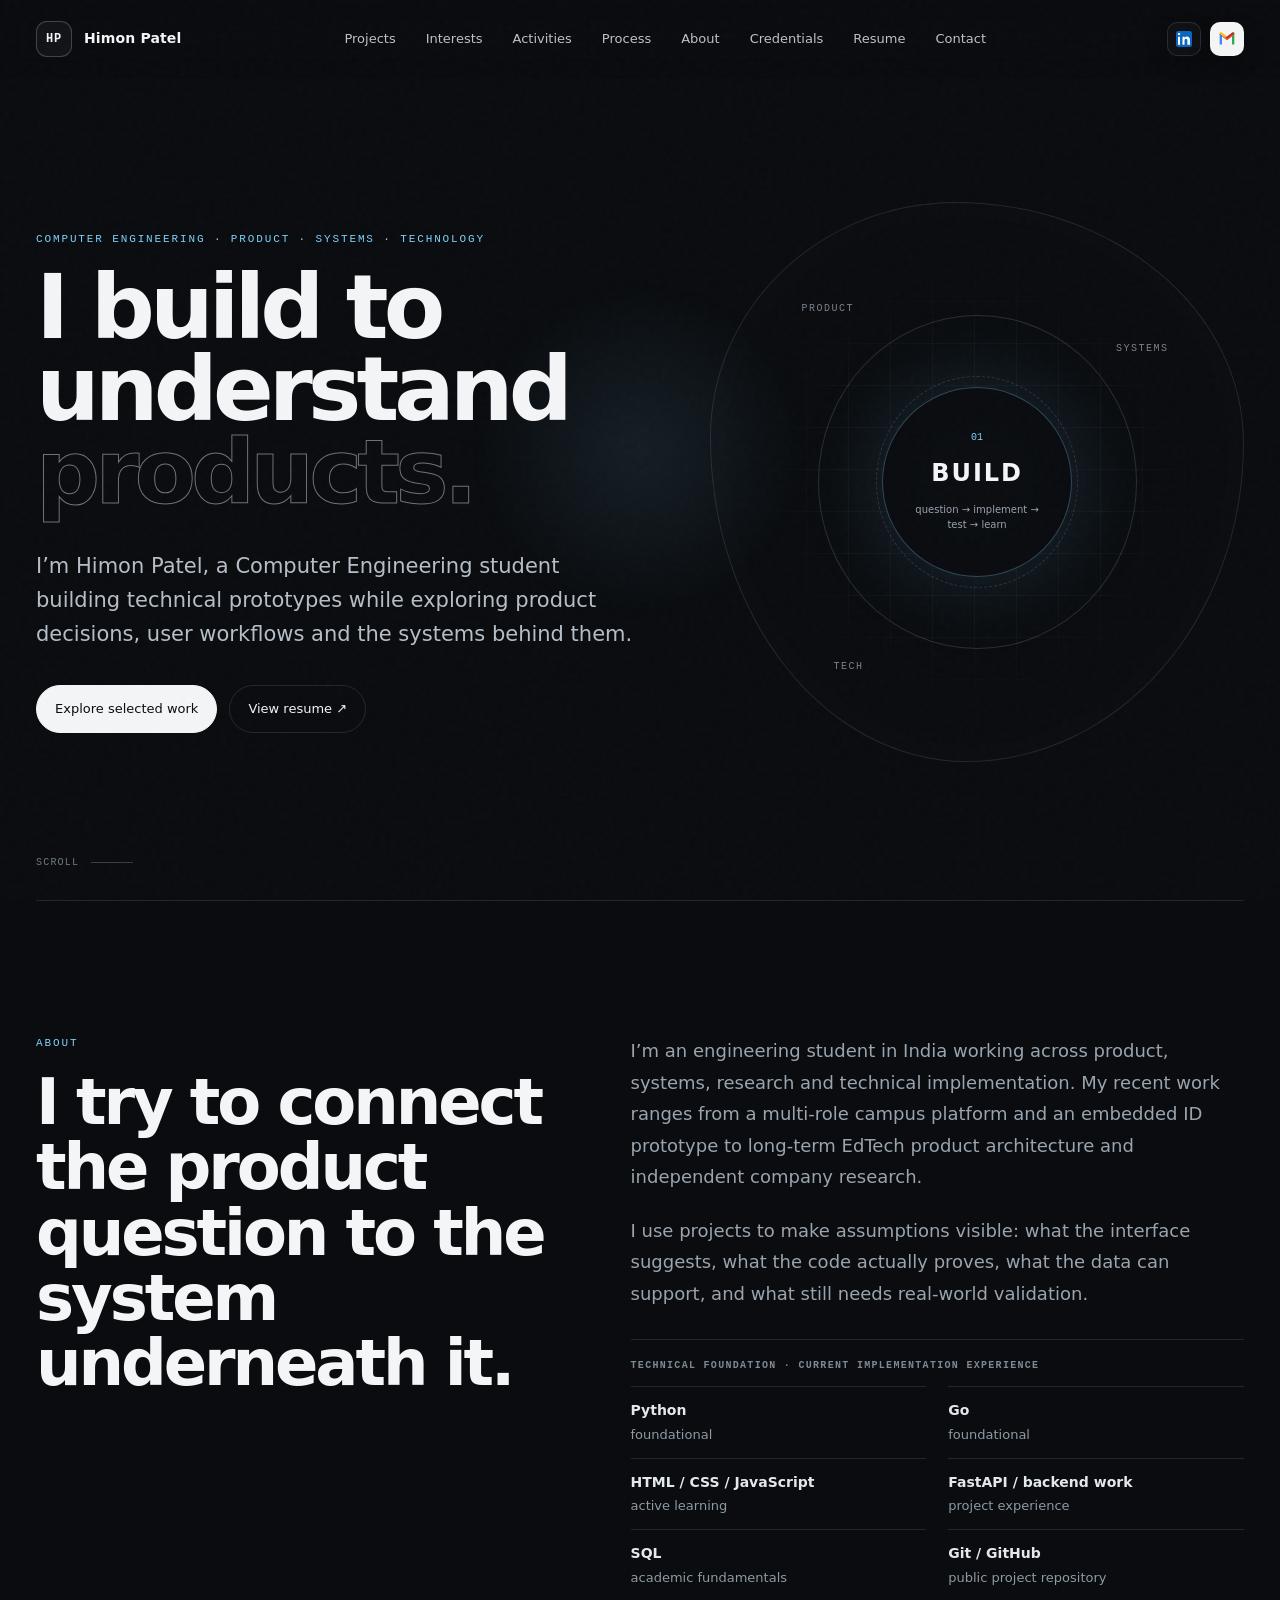
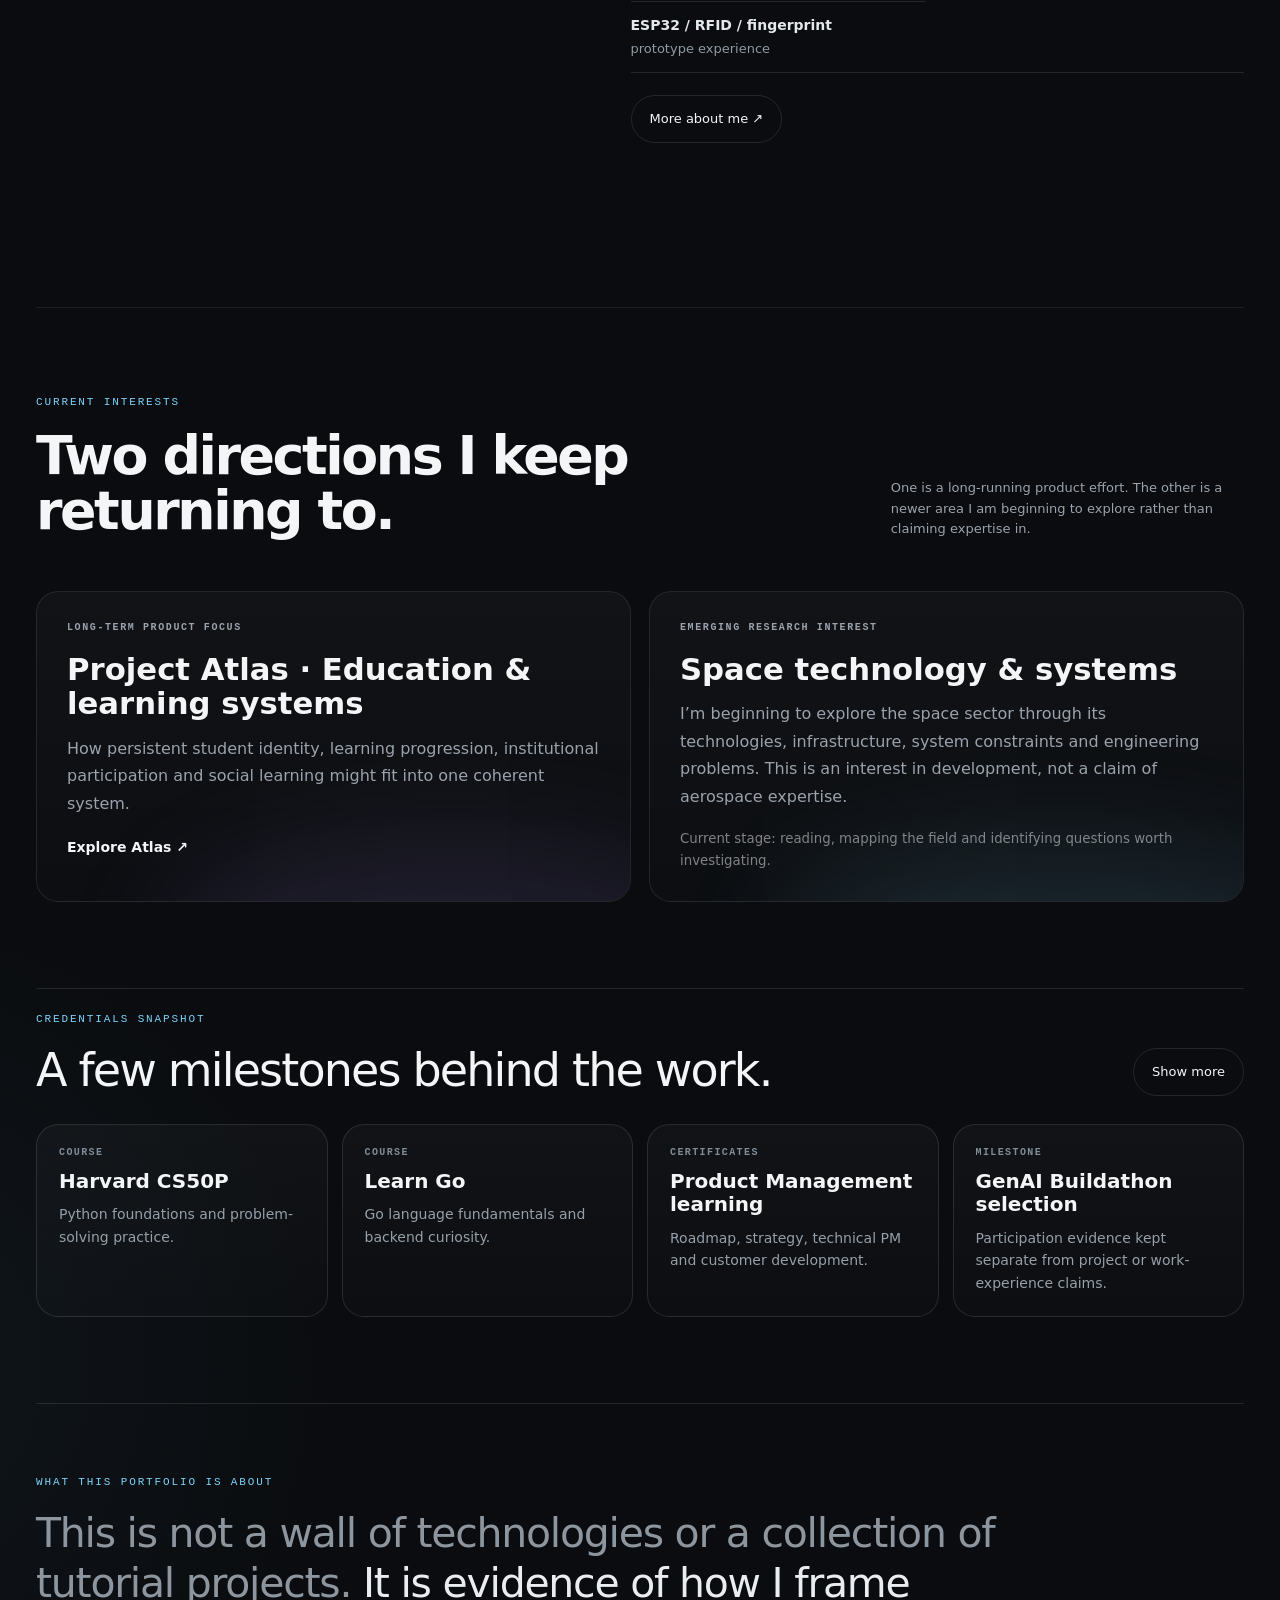
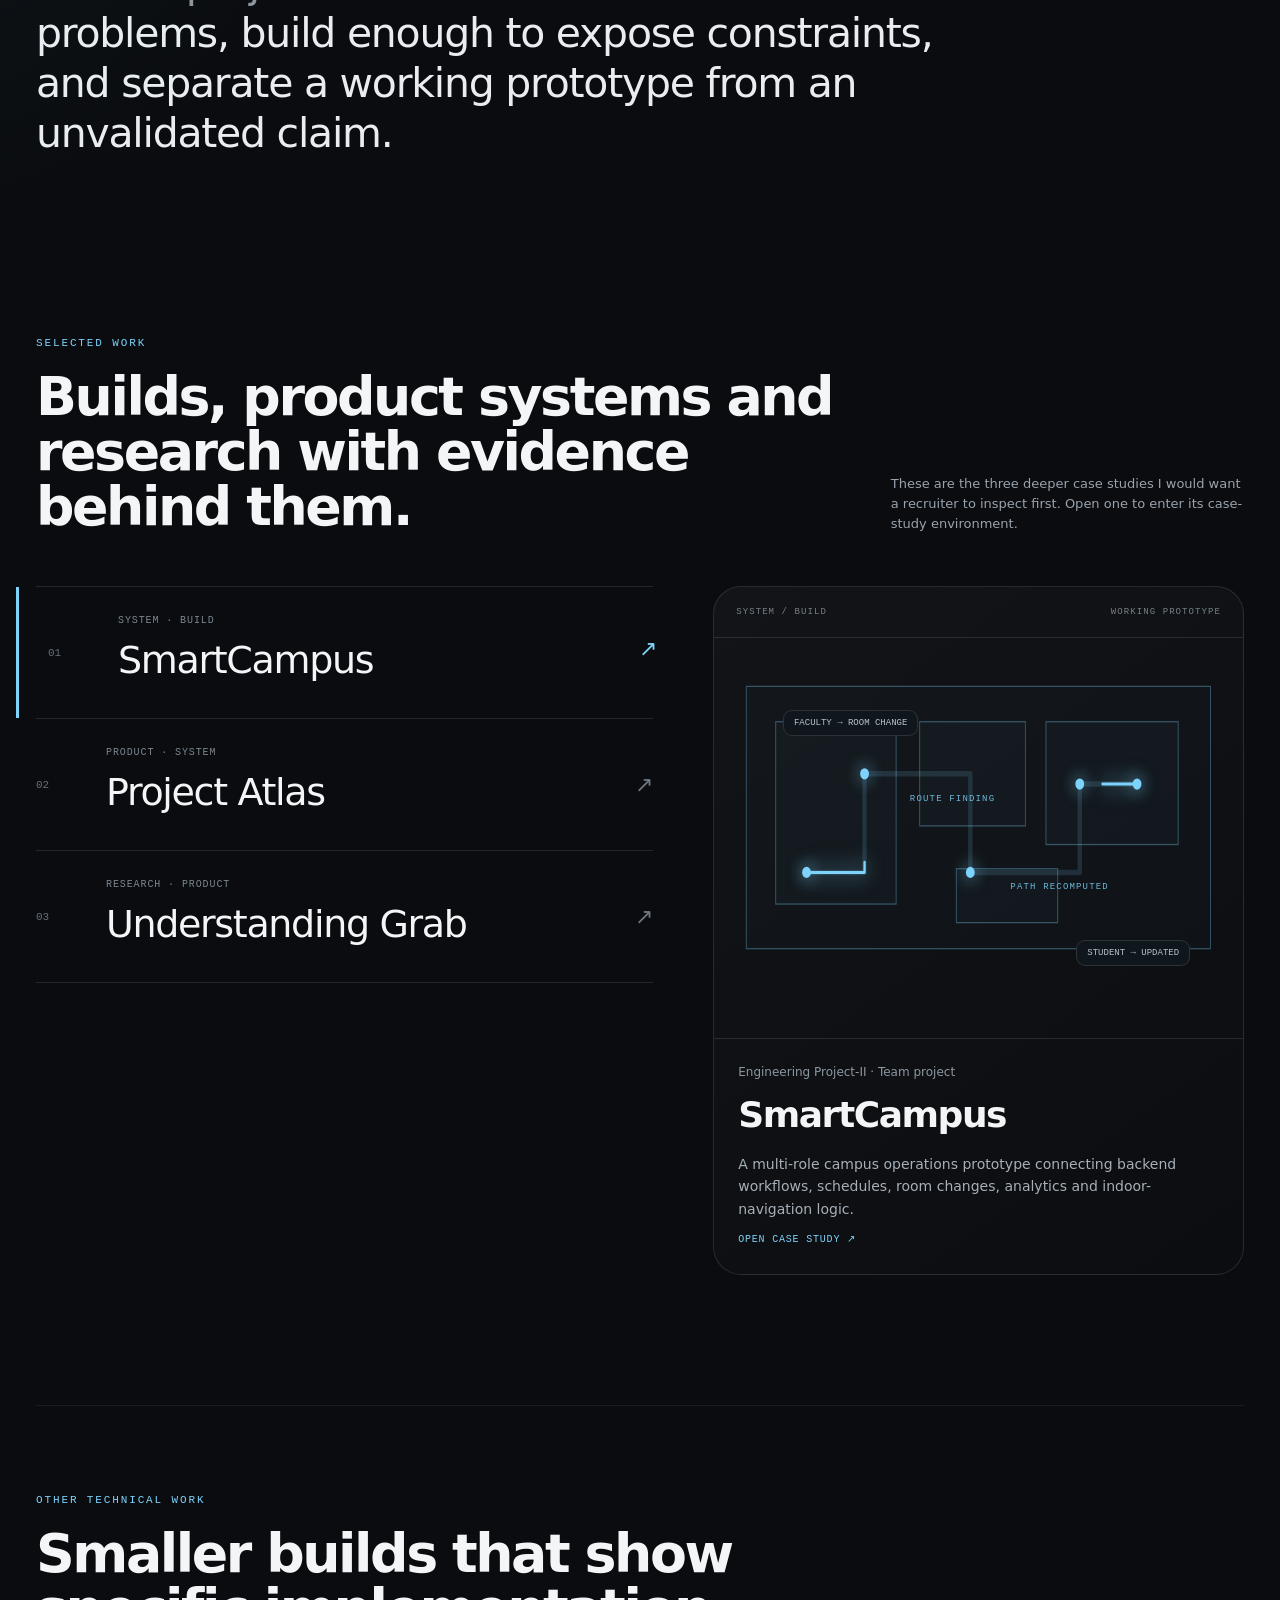
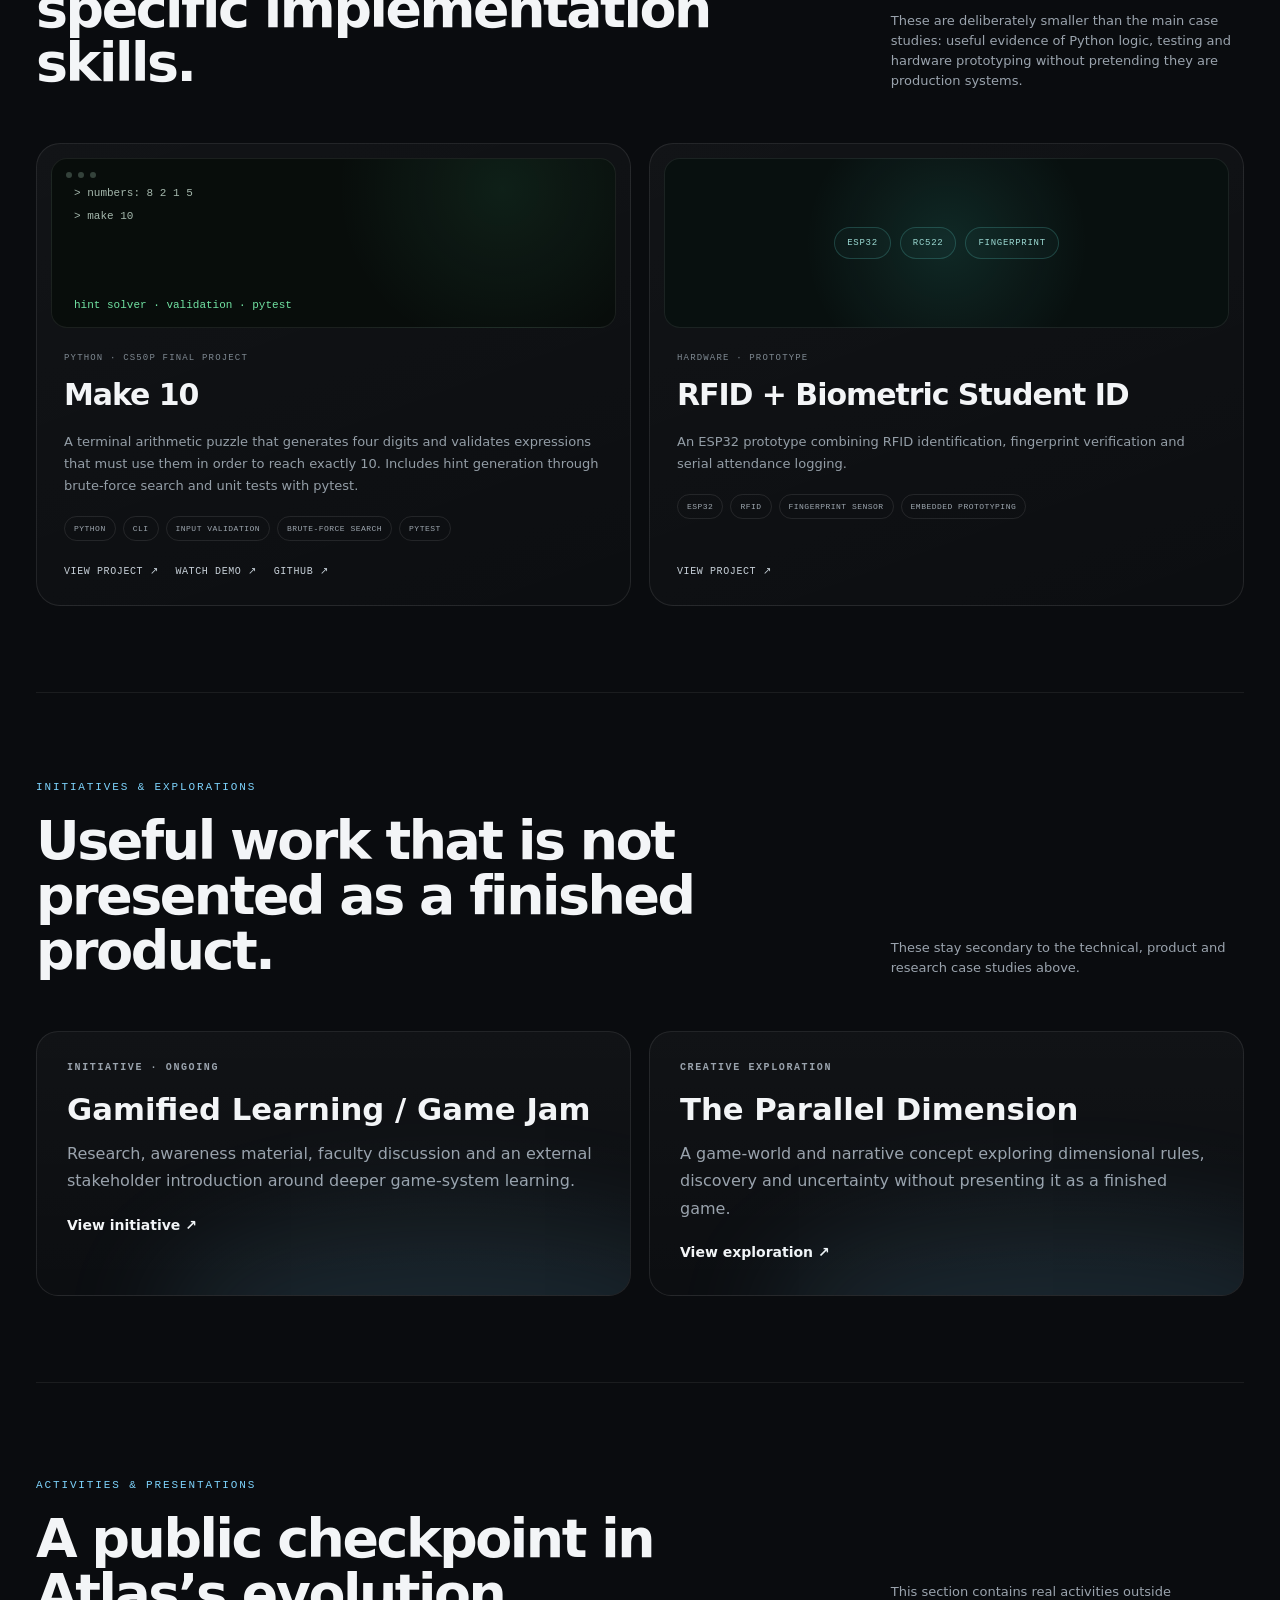
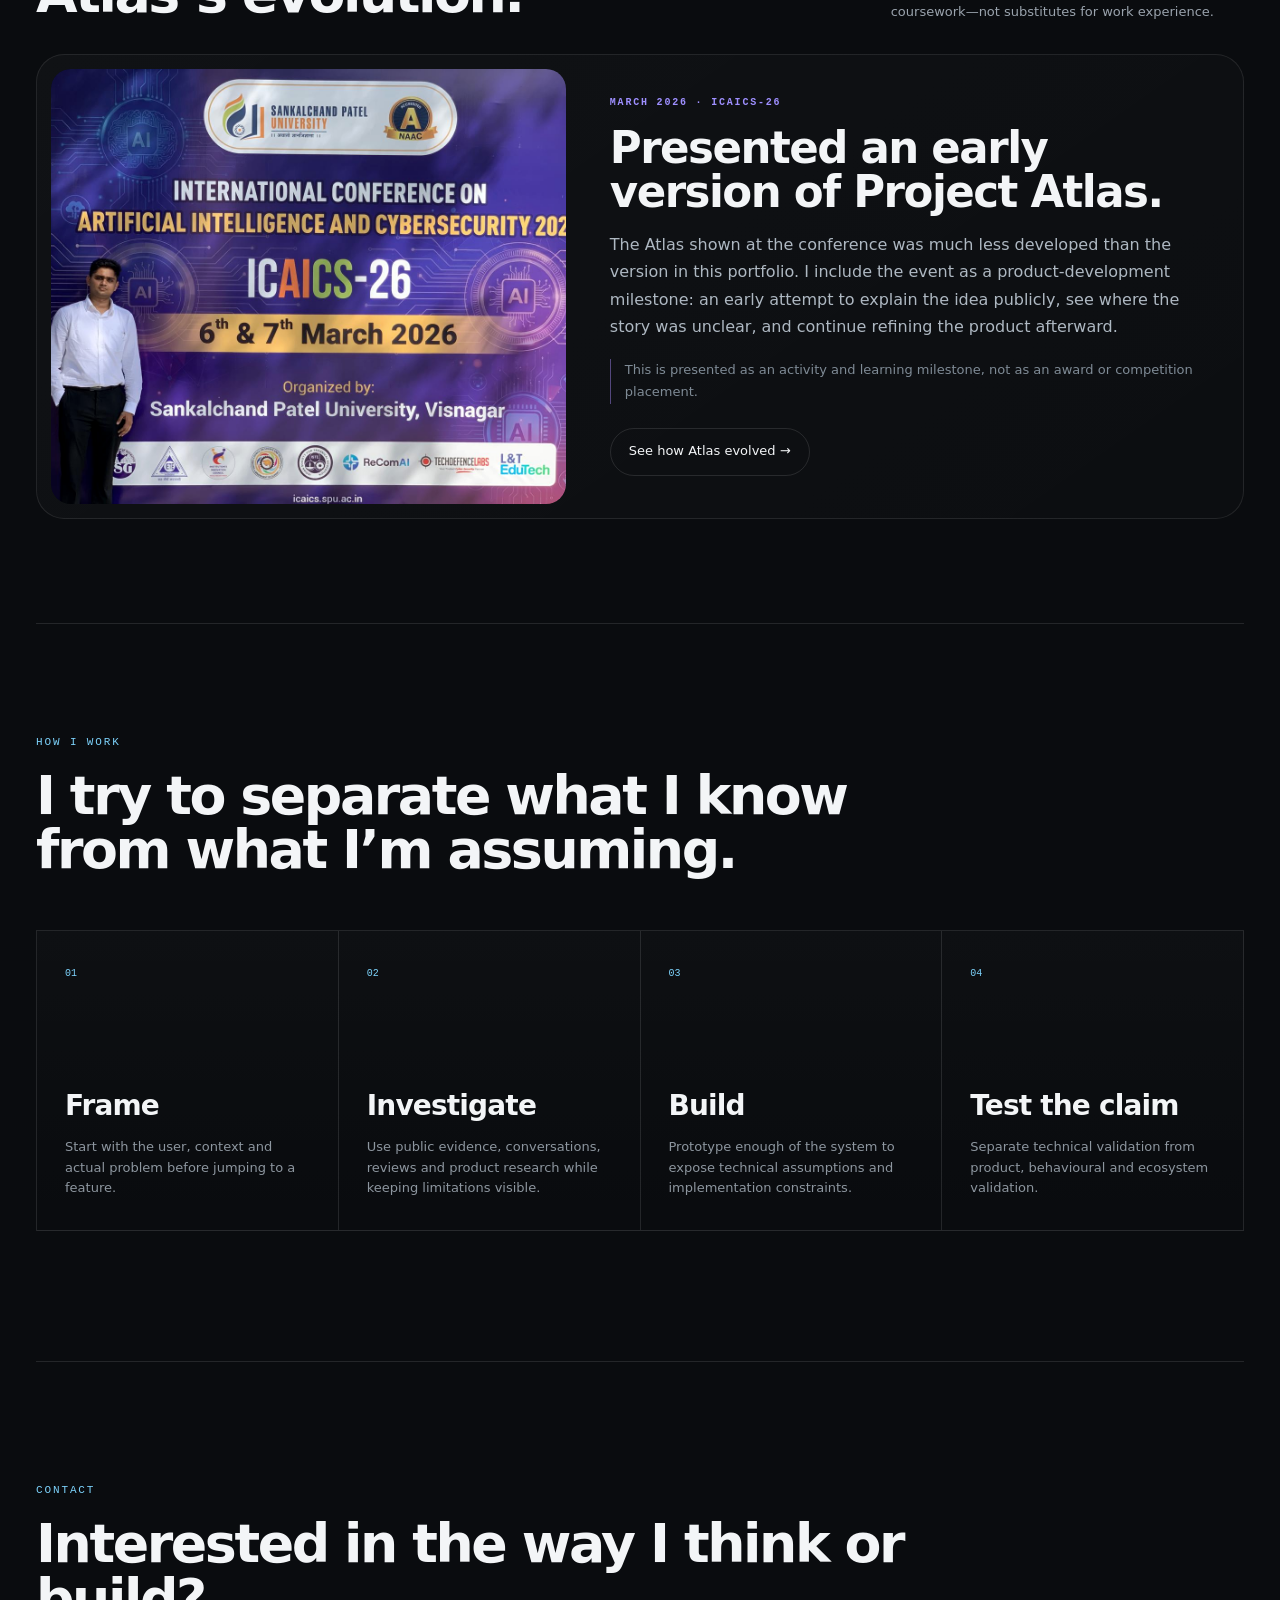
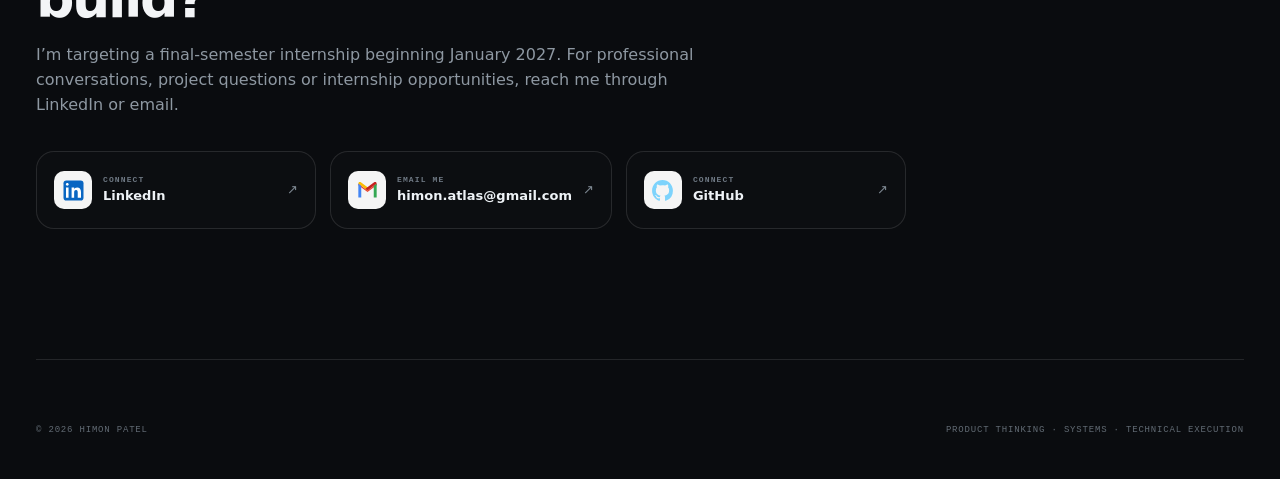
==== commit 8106c335: "Update resume links" ====
--- a/index.html
+++ b/index.html
@@ -23,7 +23,7 @@
       <a href="#process">Process</a>
       <a href="#about">About</a>
       <a href="about.html#credentials">Credentials</a>
-      <a href="assets/Himon_Patel_Resume.pdf" target="_blank" rel="noopener">Resume</a>
+      <a href="assets/Himon_Patel_Resume.pdf?v=20261007" target="_blank" rel="noopener">Resume</a>
       <a href="#contact">Contact</a>
     </nav>
     <div class="header-socials" id="header-socials" aria-label="Social links"></div>
@@ -38,7 +38,7 @@
         <p class="hero-intro">I’m Himon Patel, a Computer Engineering student building technical prototypes while exploring product decisions, user workflows and the systems behind them.</p>
         <div class="hero-actions">
           <a class="button button-primary" href="#projects">Explore selected work</a>
-          <a class="button button-ghost" href="assets/Himon_Patel_Resume.pdf" target="_blank" rel="noopener">View resume ↗</a>
+          <a class="button button-ghost" href="assets/Himon_Patel_Resume.pdf?v=20261007" target="_blank" rel="noopener">View resume ↗</a>
         </div>
       </div>
 
